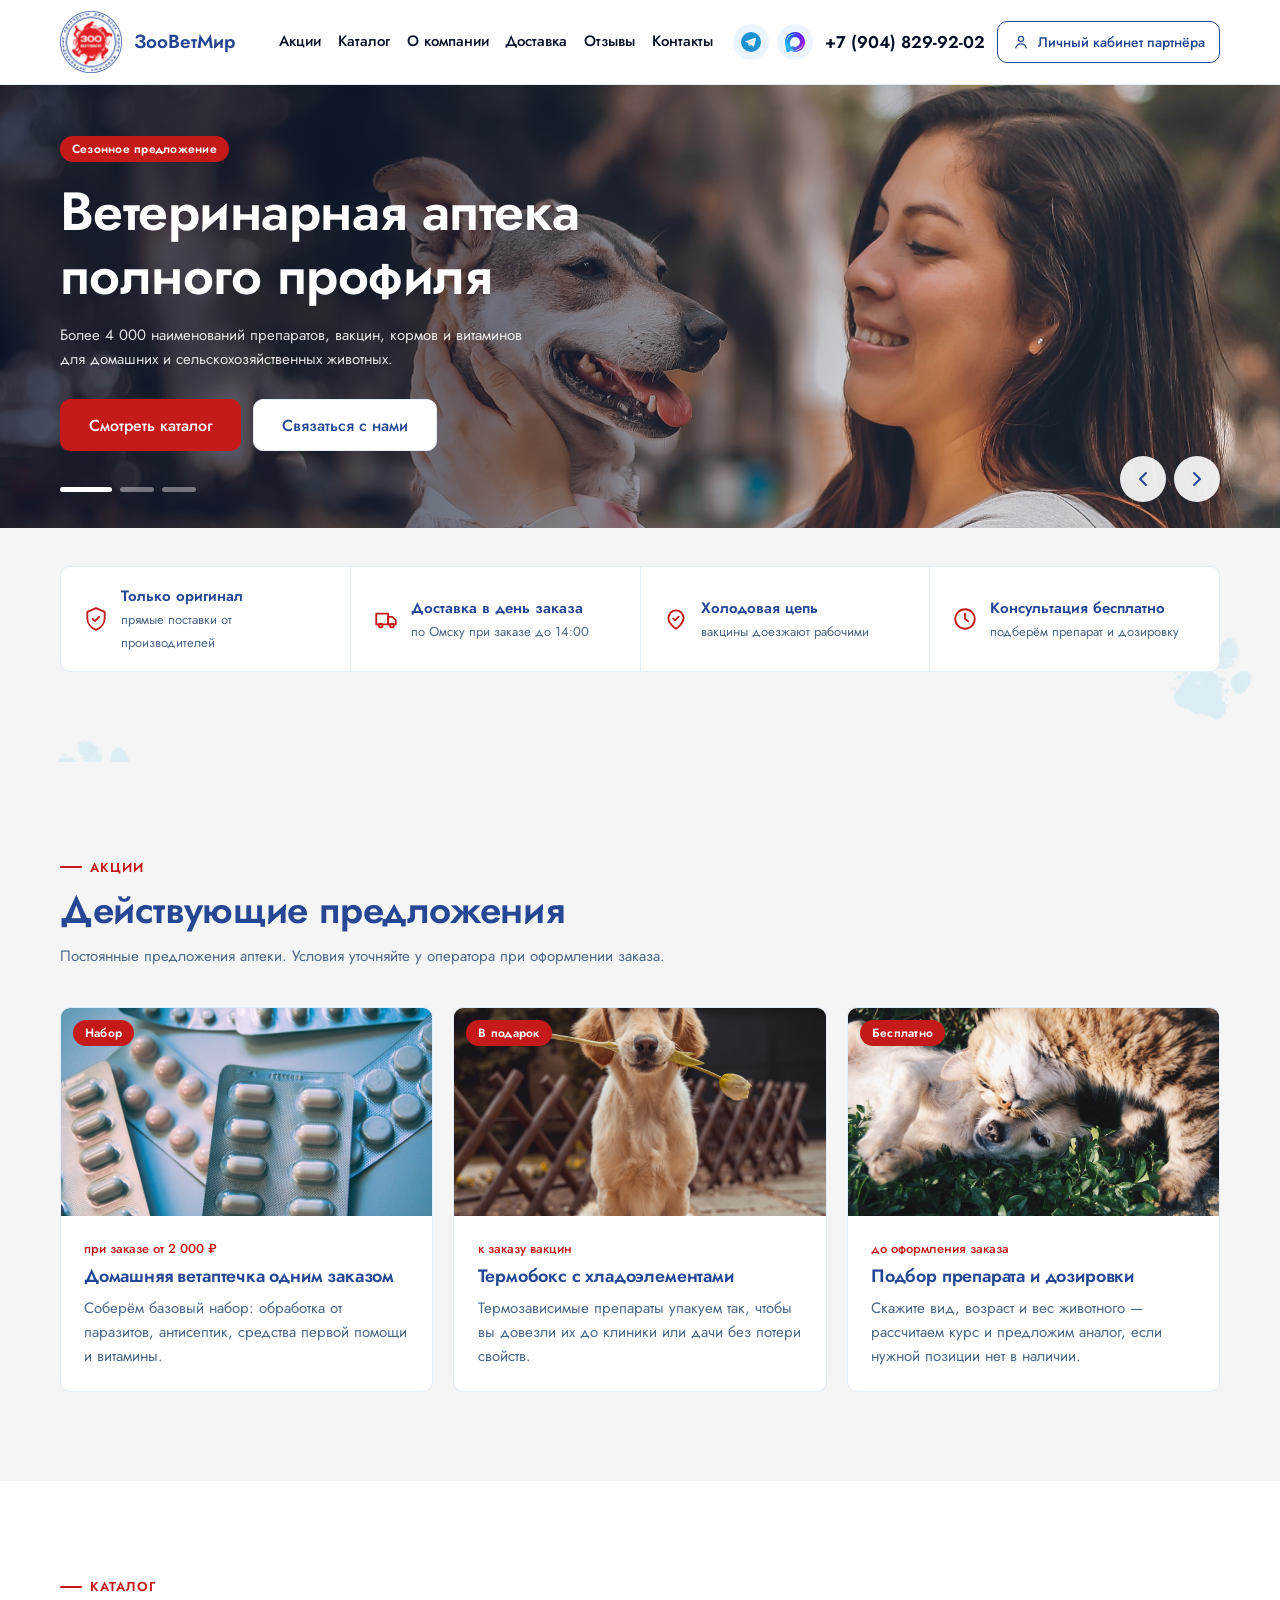
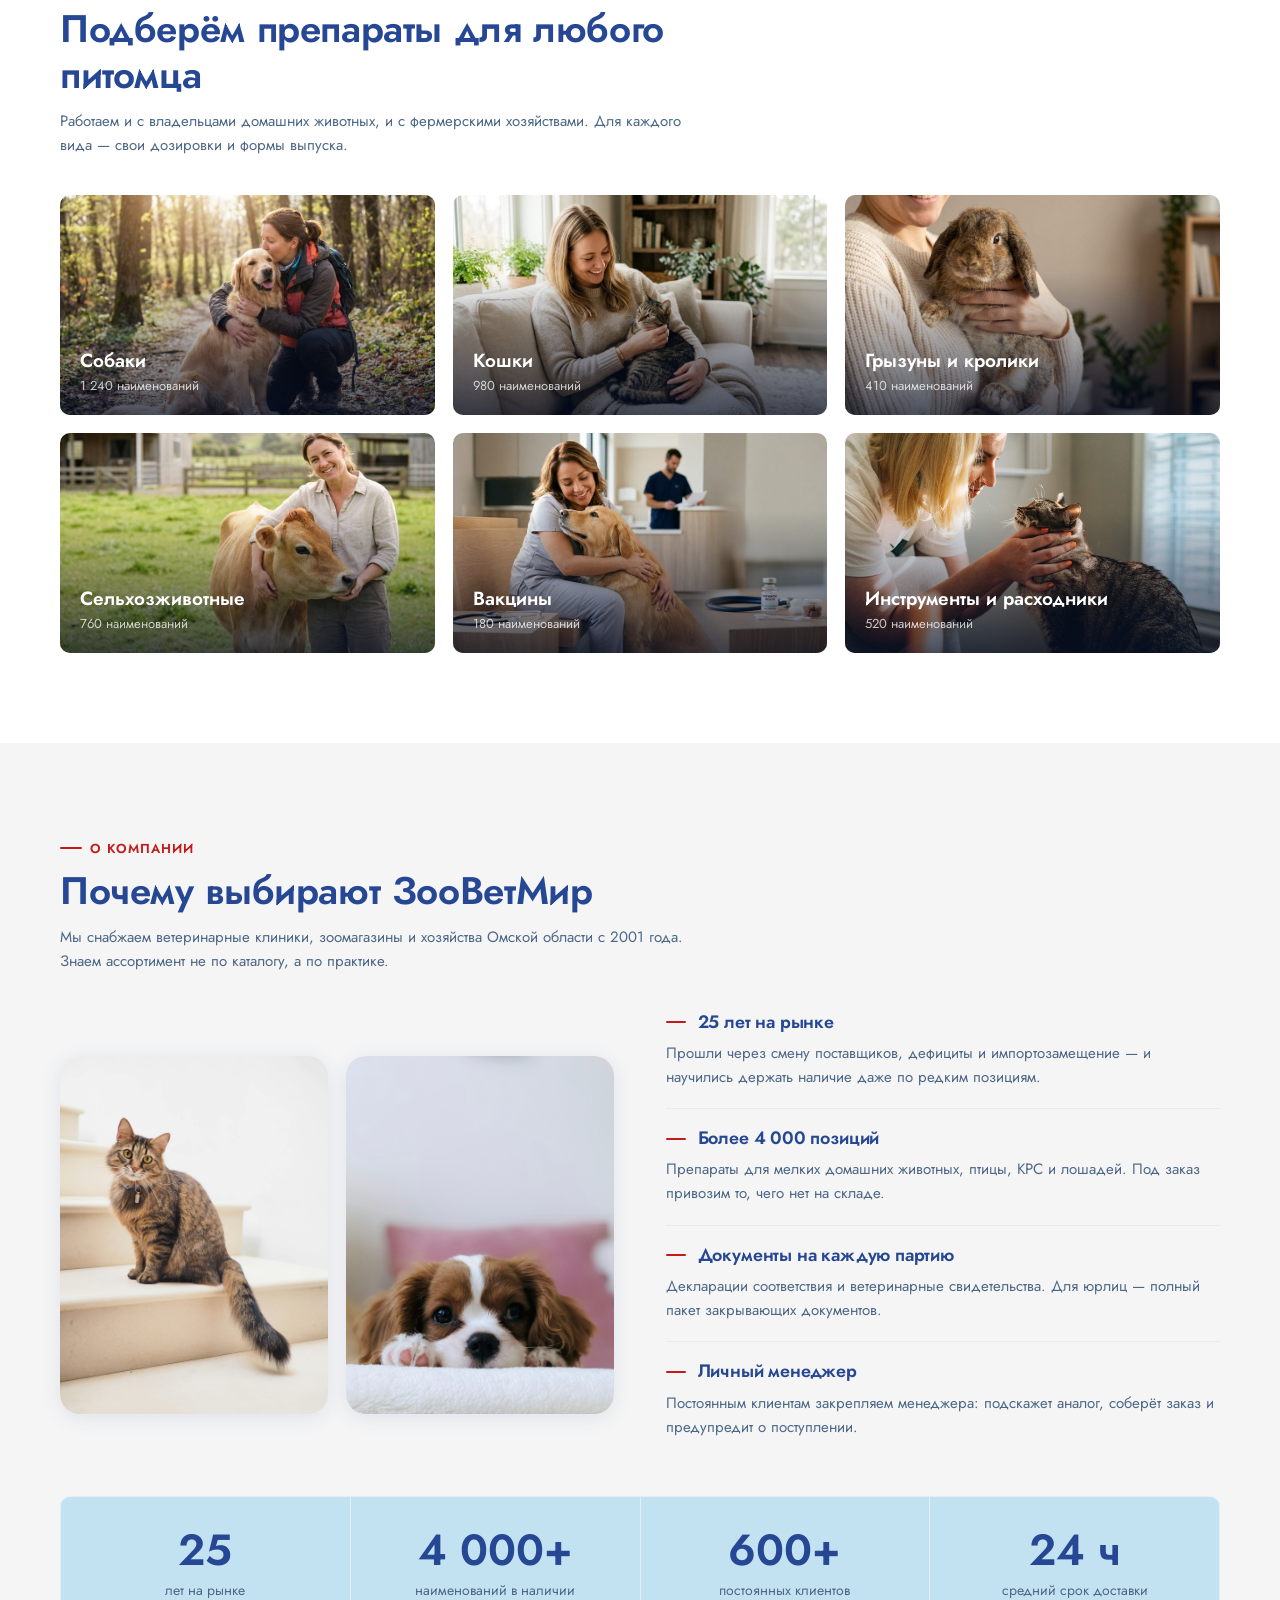
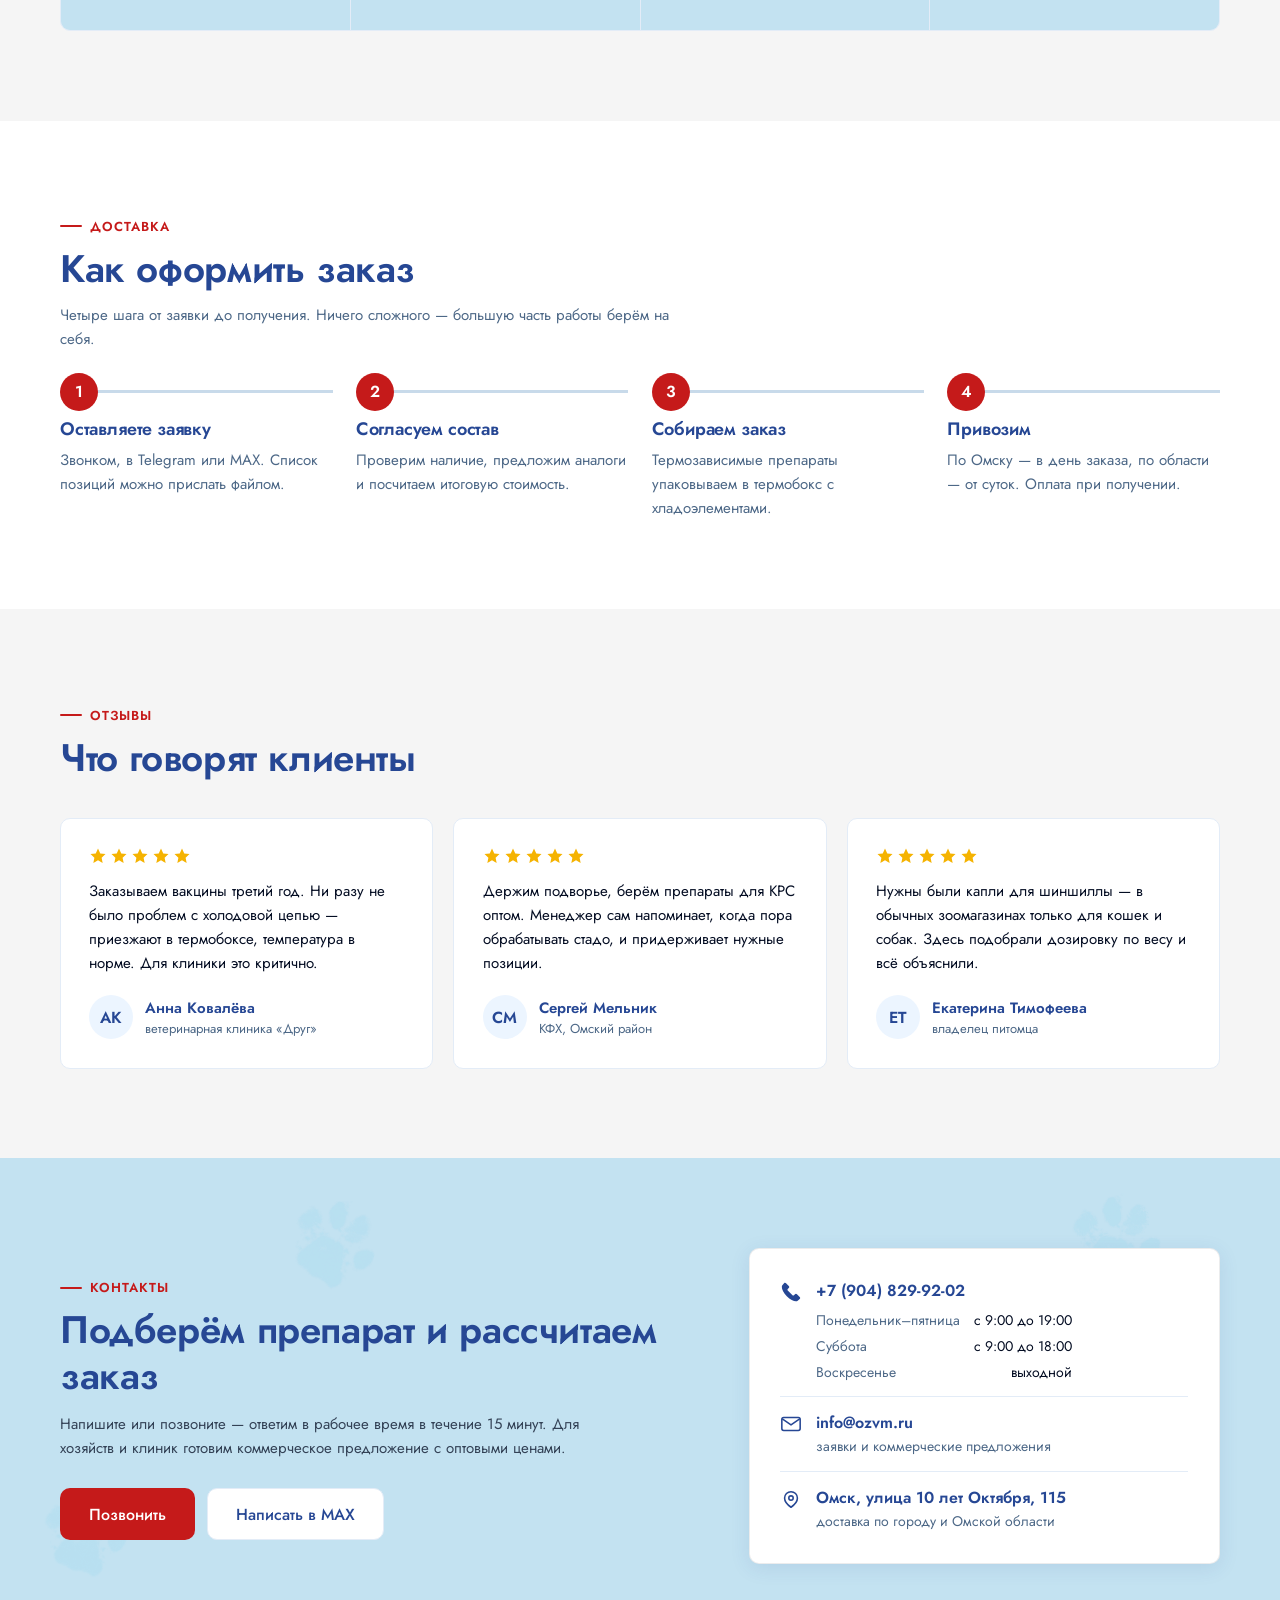
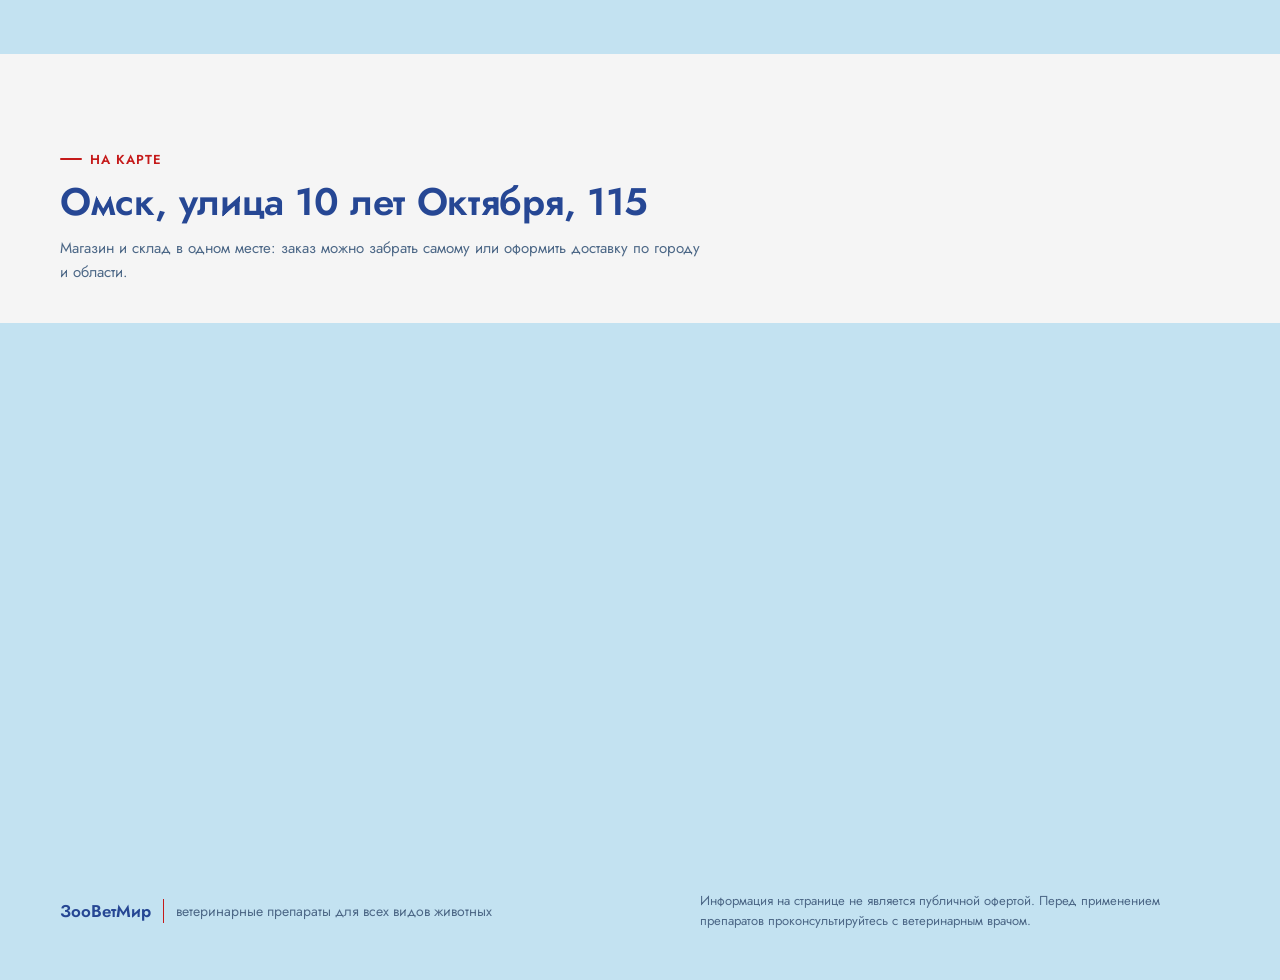
==== landing/index.html @ 2cbc804b "Хиро: вернул прежнее фото вместо вырезки с девушкой Co-Authored-By: Claude Opus 5 <noreply@anthropic" ====
<!doctype html>
<html lang="ru">
<head>
  <meta charset="utf-8" />
  <meta name="viewport" content="width=device-width, initial-scale=1" />
  <title>ЗооВетМир — ветеринарные препараты для всех видов животных в Омске</title>
  <meta name="description" content="Ветеринарная аптека в Омске: препараты, вакцины, корма и витамины для домашних и сельскохозяйственных животных. Доставка по городу и области." />
  <link rel="icon" href="/landing/img/miniLogo.svg" />
  <link rel="preconnect" href="https://fonts.googleapis.com" />
  <link rel="preconnect" href="https://fonts.gstatic.com" crossorigin />
  <link href="https://fonts.googleapis.com/css2?family=Jost:wght@400;500;600&display=swap" rel="stylesheet" />
  <link rel="stylesheet" href="/landing/css/tokens.css" />
  <link rel="stylesheet" href="/landing/css/base.css" />
  <link rel="stylesheet" href="/landing/css/landing.css" />
</head>
<body>

  <!-- ========== 1. Шапка ========== -->
  <header class="header">
    <div class="container header__inner">
      <a class="header__logo" href="#top">
        <img src="/landing/img/miniLogo.svg" alt="ЗооВетМир" width="62" height="62" />
        <span class="header__logo-text">
          <span class="header__logo-name">ЗооВетМир</span>
          <span class="header__logo-tag">ветеринарные препараты для всех видов животных</span>
        </span>
      </a>

      <nav class="header__nav" data-nav>
        <a href="#promotions">Акции</a>
        <a href="#categories">Каталог</a>
        <a href="#advantages">О компании</a>
        <a href="#steps">Доставка</a>
        <a href="#reviews">Отзывы</a>
        <a href="#contacts">Контакты</a>
      </nav>

      <div class="header__actions">
        <div class="header__socials">
          <a class="header__social" href="https://t.me/zoovetmir" target="_blank" rel="noopener" aria-label="Telegram">
            <svg viewBox="0 0 240 240" xmlns="http://www.w3.org/2000/svg" aria-hidden="true">
              <circle cx="120" cy="120" r="120" fill="#1D93D2" />
              <path d="M81.229,128.772l14.237,39.406s1.78,3.687,3.686,3.687,30.255-29.492,30.255-29.492l31.525-60.89L81.737,118.6Z" fill="#C8DAEA" />
              <path d="M100.106,138.878l-2.733,29.046s-1.144,8.9,7.754,0,17.415-15.763,17.415-15.763" fill="#A9C6D8" />
              <path d="M81.486,130.178,52.2,120.636s-3.5-1.42-2.373-4.64c.232-.664.7-1.229,2.1-2.2,6.489-4.523,120.106-45.36,120.106-45.36s3.208-1.081,5.1-.362a2.766,2.766,0,0,1,1.885,2.055,9.357,9.357,0,0,1,.254,2.585c-.009.752-.1,1.449-.169,2.542-.692,11.165-21.4,94.493-21.4,94.493s-1.239,4.876-5.678,5.043A8.13,8.13,0,0,1,146.1,172.5c-8.711-7.493-38.819-27.727-45.472-32.177a1.27,1.27,0,0,1-.546-.9c-.093-.469.417-1.05.417-1.05s52.426-46.6,53.821-51.492c.108-.379-.3-.566-.848-.4-3.482,1.281-63.844,39.4-70.506,43.607A3.21,3.21,0,0,1,81.486,130.178Z" fill="#FFF" />
            </svg>
          </a>
          <a class="header__social" href="https://max.ru/join/iCLqieIfmNNSp-RzGTlwsww1gAphmKCFU4K6v3BGqnI" target="_blank" rel="noopener" aria-label="MAX">
            <img src="/landing/img/max.svg" alt="" width="20" height="20" />
          </a>
        </div>

        <a class="header__phone" href="tel:+79048299202">
          <b>+7 (904) 829-92-02</b>
        </a>

        <!-- Кабинет партнёра: пока заглушка, авторизация не подключена.
             Когда появится вход — меняется на <a href>, стили те же. -->
        <button class="header__lk" type="button" title="Раздел в разработке"
                aria-label="Личный кабинет партнёра">
          <svg width="18" height="18" viewBox="0 0 24 24" fill="none" aria-hidden="true">
            <circle cx="12" cy="8" r="3.4" stroke="currentColor" stroke-width="1.7"/>
            <path d="M5 20c.9-3.6 3.7-5.6 7-5.6s6.1 2 7 5.6" stroke="currentColor" stroke-width="1.7" stroke-linecap="round"/>
          </svg>
          <span>Личный кабинет партнёра</span>
        </button>

        <button class="header__burger" type="button" data-burger aria-label="Меню" aria-expanded="false">
          <span></span>
        </button>
      </div>
    </div>
  </header>

  <main id="top">

    <!-- ========== 2. Слайдер баннеров ========== -->
    <!-- Слайдер во всю ширину экрана: широкоформатные баннеры.
         Текст выровнен по общему контейнеру, чтобы совпадать с секциями ниже. -->
    <section class="hero">
      <div class="slider" data-slider tabindex="0" role="region" aria-label="Баннеры">
        <div class="slider__viewport">
          <div class="slider__track" data-track>

            <article class="slide">
              <img class="slide__img" src="/landing/img/slide-main.jpg" alt="" />
              <div class="container slide__content">
                <div class="slide__box">
                  <span class="badge badge-accent slide__badge">Сезонное предложение</span>
                  <h1 class="slide__title">Ветеринарная аптека полного профиля</h1>
                  <p class="slide__text">
                    Более 4 000 наименований препаратов, вакцин, кормов и витаминов
                    для домашних и сельскохозяйственных животных.
                  </p>
                  <div class="slide__actions">
                    <a class="btn btn-accent" href="#categories">Смотреть каталог</a>
                    <a class="btn btn-light" href="#contacts">Связаться с нами</a>
                  </div>
                </div>
              </div>
            </article>

            <article class="slide">
              <img class="slide__img" src="/landing/img/slide-care.jpg" alt="" />
              <div class="container slide__content">
                <div class="slide__box">
                  <span class="badge badge-accent slide__badge">С 2001 года</span>
                  <h2 class="slide__title">Более 25 лет заботимся о ваших питомцах</h2>
                  <p class="slide__text">
                    От первой прививки щенку до плановой обработки стада. За это время
                    мы точно узнали, какие препараты работают, — и держим их в наличии.
                  </p>
                  <div class="slide__actions">
                    <a class="btn btn-accent" href="#advantages">О компании</a>
                  </div>
                </div>
              </div>
            </article>

            <article class="slide">
              <img class="slide__img" src="/landing/img/slide-delivery.jpg" alt="" />
              <div class="container slide__content">
                <div class="slide__box">
                  <span class="badge badge-accent slide__badge">Бесплатно от 3 000 ₽</span>
                  <h2 class="slide__title">Доставим по Омску в день заказа</h2>
                  <p class="slide__text">
                    Заказы до 14:00 привозим сегодня. Соблюдаем холодовую цепь
                    для вакцин и термозависимых препаратов.
                  </p>
                  <div class="slide__actions">
                    <a class="btn btn-accent" href="#steps">Как это работает</a>
                  </div>
                </div>
              </div>
            </article>

          </div>
        </div>

        <button class="slider__arrow slider__arrow--prev" type="button" data-prev aria-label="Предыдущий баннер">
          <svg width="24" height="24" viewBox="0 0 24 24" fill="none" aria-hidden="true">
            <path d="M15 6L9 12L15 18" stroke="currentColor" stroke-width="2" stroke-linecap="round" stroke-linejoin="round" />
          </svg>
        </button>
        <button class="slider__arrow slider__arrow--next" type="button" data-next aria-label="Следующий баннер">
          <svg width="24" height="24" viewBox="0 0 24 24" fill="none" aria-hidden="true">
            <path d="M9 6L15 12L9 18" stroke="currentColor" stroke-width="2" stroke-linecap="round" stroke-linejoin="round" />
          </svg>
        </button>

        <div class="slider__dots" data-dots></div>
      </div>

      <div class="container">
        <div class="hero__strip">
          <div class="hero__strip-item">
            <svg width="26" height="26" viewBox="0 0 24 24" fill="none" aria-hidden="true">
              <path d="M12 2L4 5.5V11c0 5 3.4 9.3 8 11 4.6-1.7 8-6 8-11V5.5L12 2z" stroke="currentColor" stroke-width="1.7" stroke-linejoin="round"/>
              <path d="M9 12l2 2 4-4" stroke="currentColor" stroke-width="1.7" stroke-linecap="round" stroke-linejoin="round"/>
            </svg>
            <div>
              <b>Только оригинал</b>
              <span>прямые поставки от производителей</span>
            </div>
          </div>

          <div class="hero__strip-item">
            <svg width="26" height="26" viewBox="0 0 24 24" fill="none" aria-hidden="true">
              <path d="M3 7h11v10H3z" stroke="currentColor" stroke-width="1.7" stroke-linejoin="round"/>
              <path d="M14 10h4l3 3v4h-7z" stroke="currentColor" stroke-width="1.7" stroke-linejoin="round"/>
              <circle cx="7" cy="18" r="1.8" stroke="currentColor" stroke-width="1.7"/>
              <circle cx="17.5" cy="18" r="1.8" stroke="currentColor" stroke-width="1.7"/>
            </svg>
            <div>
              <b>Доставка в день заказа</b>
              <span>по Омску при заказе до 14:00</span>
            </div>
          </div>

          <div class="hero__strip-item">
            <svg width="26" height="26" viewBox="0 0 24 24" fill="none" aria-hidden="true">
              <path d="M12 21s-7-4.6-7-10a7 7 0 1114 0c0 5.4-7 10-7 10z" stroke="currentColor" stroke-width="1.7" stroke-linejoin="round"/>
              <path d="M9.5 11.5l1.7 1.7 3.3-3.4" stroke="currentColor" stroke-width="1.7" stroke-linecap="round" stroke-linejoin="round"/>
            </svg>
            <div>
              <b>Холодовая цепь</b>
              <span>вакцины доезжают рабочими</span>
            </div>
          </div>

          <div class="hero__strip-item">
            <svg width="26" height="26" viewBox="0 0 24 24" fill="none" aria-hidden="true">
              <circle cx="12" cy="12" r="9" stroke="currentColor" stroke-width="1.7"/>
              <path d="M12 7v5l3 2" stroke="currentColor" stroke-width="1.7" stroke-linecap="round" stroke-linejoin="round"/>
            </svg>
            <div>
              <b>Консультация бесплатно</b>
              <span>подберём препарат и дозировку</span>
            </div>
          </div>
        </div>
      </div>
    </section>

    <!-- ========== 3. Акции ========== -->
    <!-- Предложения самой аптеки. Со страницей акций (отдельный сервис)
         блок не связан: ни данных, ни ссылок туда. -->
    <section class="section" id="promotions" data-reveal>
      <div class="container">
        <div class="section__head">
          <div class="section__titles">
            <span class="section__kicker">Акции</span>
            <h2>Действующие предложения</h2>
            <p class="section__lead">
              Постоянные предложения аптеки. Условия уточняйте у оператора
              при оформлении заказа.
            </p>
          </div>
        </div>

        <div class="promos">

          <article class="promo">
            <div class="promo__media">
              <img src="/landing/img/prod-vitamins.jpg" alt="Домашняя ветаптечка" loading="lazy" />
              <span class="badge badge-accent promo__badge">Набор</span>
            </div>
            <div class="promo__body">
              <span class="promo__date">при заказе от 2 000 ₽</span>
              <h3>Домашняя ветаптечка одним заказом</h3>
              <p>
                Соберём базовый набор: обработка от паразитов, антисептик,
                средства первой помощи и витамины.
              </p>
            </div>
          </article>

          <article class="promo">
            <div class="promo__media">
              <img src="/landing/img/delivery-dog.jpg" alt="Термобокс для вакцин" loading="lazy" />
              <span class="badge badge-accent promo__badge">В подарок</span>
            </div>
            <div class="promo__body">
              <span class="promo__date">к заказу вакцин</span>
              <h3>Термобокс с хладоэлементами</h3>
              <p>
                Термозависимые препараты упакуем так, чтобы вы довезли их
                до клиники или дачи без потери свойств.
              </p>
            </div>
          </article>

          <article class="promo">
            <div class="promo__media">
              <img src="/landing/img/puppy-kitten.jpg" alt="Подбор препарата" loading="lazy" />
              <span class="badge badge-accent promo__badge">Бесплатно</span>
            </div>
            <div class="promo__body">
              <span class="promo__date">до оформления заказа</span>
              <h3>Подбор препарата и дозировки</h3>
              <p>
                Скажите вид, возраст и вес животного — рассчитаем курс
                и предложим аналог, если нужной позиции нет в наличии.
              </p>
            </div>
          </article>

        </div>
      </div>
    </section>

    <!-- ========== 4. Категории ========== -->
    <section class="section section--tinted" id="categories" data-reveal>
      <div class="container">
        <div class="section__head">
          <div class="section__titles">
            <span class="section__kicker">Каталог</span>
            <h2>Подберём препараты для любого питомца</h2>
            <p class="section__lead">
              Работаем и с владельцами домашних животных, и с фермерскими хозяйствами.
              Для каждого вида — свои дозировки и формы выпуска.
            </p>
          </div>
        </div>

        <div class="categories">
          <article class="category">
            <img src="/landing/img/cat-dogs.jpg" alt="Товары для собак" loading="lazy" />
            <div>
              <span class="category__name">Собаки</span>
              <span class="category__count">1 240 наименований</span>
            </div>
          </article>

          <article class="category">
            <img src="/landing/img/cat-cats.jpg" alt="Товары для кошек" loading="lazy" />
            <div>
              <span class="category__name">Кошки</span>
              <span class="category__count">980 наименований</span>
            </div>
          </article>

          <article class="category">
            <img src="/landing/img/cat-rabbits.jpg" alt="Товары для грызунов и кроликов" loading="lazy" />
            <div>
              <span class="category__name">Грызуны и кролики</span>
              <span class="category__count">410 наименований</span>
            </div>
          </article>

          <article class="category">
            <img src="/landing/img/cat-farm.jpg" alt="Товары для сельскохозяйственных животных" loading="lazy" />
            <div>
              <span class="category__name">Сельхозживотные</span>
              <span class="category__count">760 наименований</span>
            </div>
          </article>

          <article class="category">
            <img src="/landing/img/cat-vaccines.jpg" alt="Вакцины" loading="lazy" />
            <div>
              <span class="category__name">Вакцины</span>
              <span class="category__count">180 наименований</span>
            </div>
          </article>

          <article class="category">
            <img src="/landing/img/vet-checkup.jpg" alt="Ветеринарные инструменты" loading="lazy" />
            <div>
              <span class="category__name">Инструменты и расходники</span>
              <span class="category__count">520 наименований</span>
            </div>
          </article>
        </div>
      </div>
    </section>

    <!-- ========== 5. Почему мы ========== -->
    <section class="section" id="advantages" data-reveal>
      <div class="container">
        <div class="section__head">
          <div class="section__titles">
            <span class="section__kicker">О компании</span>
            <h2>Почему выбирают ЗооВетМир</h2>
            <p class="section__lead">
              Мы снабжаем ветеринарные клиники, зоомагазины и хозяйства Омской области
              с 2001 года. Знаем ассортимент не по каталогу, а по практике.
            </p>
          </div>
        </div>

        <div class="about">
          <div class="about__photos">
            <figure class="about__photo">
              <img src="/landing/img/about-cat.jpg" alt="Домашний кот" loading="lazy" />
            </figure>
            <figure class="about__photo">
              <img src="/landing/img/about-dog.jpg" alt="Щенок кавалер-кинг-чарльз-спаниеля" loading="lazy" />
            </figure>
          </div>

          <ul class="about__facts">
            <li>
              <h3>25 лет на рынке</h3>
              <p>
                Прошли через смену поставщиков, дефициты и импортозамещение —
                и научились держать наличие даже по редким позициям.
              </p>
            </li>
            <li>
              <h3>Более 4 000 позиций</h3>
              <p>
                Препараты для мелких домашних животных, птицы, КРС и лошадей.
                Под заказ привозим то, чего нет на складе.
              </p>
            </li>
            <li>
              <h3>Документы на каждую партию</h3>
              <p>
                Декларации соответствия и ветеринарные свидетельства.
                Для юрлиц — полный пакет закрывающих документов.
              </p>
            </li>
            <li>
              <h3>Личный менеджер</h3>
              <p>
                Постоянным клиентам закрепляем менеджера: подскажет аналог,
                соберёт заказ и предупредит о поступлении.
              </p>
            </li>
          </ul>
        </div>

        <div class="stats">
          <div class="stat">
            <div class="stat__value">25</div>
            <div class="stat__label">лет на рынке</div>
          </div>
          <div class="stat">
            <div class="stat__value">4 000+</div>
            <div class="stat__label">наименований в наличии</div>
          </div>
          <div class="stat">
            <div class="stat__value">600+</div>
            <div class="stat__label">постоянных клиентов</div>
          </div>
          <div class="stat">
            <div class="stat__value">24 ч</div>
            <div class="stat__label">средний срок доставки</div>
          </div>
        </div>
      </div>
    </section>

    <!-- ========== 6. Как заказать ========== -->
    <section class="section section--tinted" id="steps" data-reveal>
      <div class="container">
        <div class="section__head">
          <div class="section__titles">
            <span class="section__kicker">Доставка</span>
            <h2>Как оформить заказ</h2>
            <p class="section__lead">
              Четыре шага от заявки до получения. Ничего сложного —
              большую часть работы берём на себя.
            </p>
          </div>
        </div>

        <div class="steps">
          <article class="step">
            <h3>Оставляете заявку</h3>
            <p>Звонком, в Telegram или MAX. Список позиций можно прислать файлом.</p>
          </article>

          <article class="step">
            <h3>Согласуем состав</h3>
            <p>Проверим наличие, предложим аналоги и посчитаем итоговую стоимость.</p>
          </article>

          <article class="step">
            <h3>Собираем заказ</h3>
            <p>Термозависимые препараты упаковываем в термобокс с хладоэлементами.</p>
          </article>

          <article class="step">
            <h3>Привозим</h3>
            <p>По Омску — в день заказа, по области — от суток. Оплата при получении.</p>
          </article>
        </div>
      </div>
    </section>

    <!-- ========== 7. Отзывы ========== -->
    <section class="section" id="reviews" data-reveal>
      <div class="container">
        <div class="section__head">
          <div class="section__titles">
            <span class="section__kicker">Отзывы</span>
            <h2>Что говорят клиенты</h2>
          </div>
        </div>

        <div class="reviews">
          <article class="review">
            <div class="review__stars" aria-label="Оценка 5 из 5">
              <svg width="18" height="18" viewBox="0 0 24 24" fill="currentColor" aria-hidden="true"><path d="M12 2l3 6.6 7 .8-5.2 4.8 1.4 7L12 17.8 5.8 21.2l1.4-7L2 9.4l7-.8L12 2z"/></svg>
              <svg width="18" height="18" viewBox="0 0 24 24" fill="currentColor" aria-hidden="true"><path d="M12 2l3 6.6 7 .8-5.2 4.8 1.4 7L12 17.8 5.8 21.2l1.4-7L2 9.4l7-.8L12 2z"/></svg>
              <svg width="18" height="18" viewBox="0 0 24 24" fill="currentColor" aria-hidden="true"><path d="M12 2l3 6.6 7 .8-5.2 4.8 1.4 7L12 17.8 5.8 21.2l1.4-7L2 9.4l7-.8L12 2z"/></svg>
              <svg width="18" height="18" viewBox="0 0 24 24" fill="currentColor" aria-hidden="true"><path d="M12 2l3 6.6 7 .8-5.2 4.8 1.4 7L12 17.8 5.8 21.2l1.4-7L2 9.4l7-.8L12 2z"/></svg>
              <svg width="18" height="18" viewBox="0 0 24 24" fill="currentColor" aria-hidden="true"><path d="M12 2l3 6.6 7 .8-5.2 4.8 1.4 7L12 17.8 5.8 21.2l1.4-7L2 9.4l7-.8L12 2z"/></svg>
            </div>
            <p class="review__text">
              Заказываем вакцины третий год. Ни разу не было проблем с холодовой цепью —
              приезжают в термобоксе, температура в норме. Для клиники это критично.
            </p>
            <div class="review__author">
              <div class="review__avatar" aria-hidden="true">АК</div>
              <div>
                <div class="review__name">Анна Ковалёва</div>
                <div class="review__role">ветеринарная клиника «Друг»</div>
              </div>
            </div>
          </article>

          <article class="review">
            <div class="review__stars" aria-label="Оценка 5 из 5">
              <svg width="18" height="18" viewBox="0 0 24 24" fill="currentColor" aria-hidden="true"><path d="M12 2l3 6.6 7 .8-5.2 4.8 1.4 7L12 17.8 5.8 21.2l1.4-7L2 9.4l7-.8L12 2z"/></svg>
              <svg width="18" height="18" viewBox="0 0 24 24" fill="currentColor" aria-hidden="true"><path d="M12 2l3 6.6 7 .8-5.2 4.8 1.4 7L12 17.8 5.8 21.2l1.4-7L2 9.4l7-.8L12 2z"/></svg>
              <svg width="18" height="18" viewBox="0 0 24 24" fill="currentColor" aria-hidden="true"><path d="M12 2l3 6.6 7 .8-5.2 4.8 1.4 7L12 17.8 5.8 21.2l1.4-7L2 9.4l7-.8L12 2z"/></svg>
              <svg width="18" height="18" viewBox="0 0 24 24" fill="currentColor" aria-hidden="true"><path d="M12 2l3 6.6 7 .8-5.2 4.8 1.4 7L12 17.8 5.8 21.2l1.4-7L2 9.4l7-.8L12 2z"/></svg>
              <svg width="18" height="18" viewBox="0 0 24 24" fill="currentColor" aria-hidden="true"><path d="M12 2l3 6.6 7 .8-5.2 4.8 1.4 7L12 17.8 5.8 21.2l1.4-7L2 9.4l7-.8L12 2z"/></svg>
            </div>
            <p class="review__text">
              Держим подворье, берём препараты для КРС оптом. Менеджер сам напоминает,
              когда пора обрабатывать стадо, и придерживает нужные позиции.
            </p>
            <div class="review__author">
              <div class="review__avatar" aria-hidden="true">СМ</div>
              <div>
                <div class="review__name">Сергей Мельник</div>
                <div class="review__role">КФХ, Омский район</div>
              </div>
            </div>
          </article>

          <article class="review">
            <div class="review__stars" aria-label="Оценка 5 из 5">
              <svg width="18" height="18" viewBox="0 0 24 24" fill="currentColor" aria-hidden="true"><path d="M12 2l3 6.6 7 .8-5.2 4.8 1.4 7L12 17.8 5.8 21.2l1.4-7L2 9.4l7-.8L12 2z"/></svg>
              <svg width="18" height="18" viewBox="0 0 24 24" fill="currentColor" aria-hidden="true"><path d="M12 2l3 6.6 7 .8-5.2 4.8 1.4 7L12 17.8 5.8 21.2l1.4-7L2 9.4l7-.8L12 2z"/></svg>
              <svg width="18" height="18" viewBox="0 0 24 24" fill="currentColor" aria-hidden="true"><path d="M12 2l3 6.6 7 .8-5.2 4.8 1.4 7L12 17.8 5.8 21.2l1.4-7L2 9.4l7-.8L12 2z"/></svg>
              <svg width="18" height="18" viewBox="0 0 24 24" fill="currentColor" aria-hidden="true"><path d="M12 2l3 6.6 7 .8-5.2 4.8 1.4 7L12 17.8 5.8 21.2l1.4-7L2 9.4l7-.8L12 2z"/></svg>
              <svg width="18" height="18" viewBox="0 0 24 24" fill="currentColor" aria-hidden="true"><path d="M12 2l3 6.6 7 .8-5.2 4.8 1.4 7L12 17.8 5.8 21.2l1.4-7L2 9.4l7-.8L12 2z"/></svg>
            </div>
            <p class="review__text">
              Нужны были капли для шиншиллы — в обычных зоомагазинах только для кошек и собак.
              Здесь подобрали дозировку по весу и всё объяснили.
            </p>
            <div class="review__author">
              <div class="review__avatar" aria-hidden="true">ЕТ</div>
              <div>
                <div class="review__name">Екатерина Тимофеева</div>
                <div class="review__role">владелец питомца</div>
              </div>
            </div>
          </article>
        </div>
      </div>
    </section>

    <!-- ========== 8. Контакты ========== -->
    <section class="section cta" id="contacts" data-reveal>
      <div class="container cta__inner">
        <div>
          <span class="section__kicker">Контакты</span>
          <h2>Подберём препарат и рассчитаем заказ</h2>
          <p>
            Напишите или позвоните — ответим в рабочее время в течение 15 минут.
            Для хозяйств и клиник готовим коммерческое предложение с оптовыми ценами.
          </p>
          <div class="cta__actions">
            <a class="btn btn-accent" href="tel:+79048299202">Позвонить</a>
            <a class="btn btn-light" href="https://max.ru/join/iCLqieIfmNNSp-RzGTlwsww1gAphmKCFU4K6v3BGqnI" target="_blank" rel="noopener">Написать в MAX</a>
          </div>
        </div>

        <div class="cta__card">
          <div class="cta__row">
            <svg width="22" height="22" viewBox="0 0 24 24" fill="none" aria-hidden="true">
              <path d="M5.5 2C5 2 4.75 2.18 4.43 2.54L2.54 4.7C2.15 5.15 2 5.86 2 6.6c0 2.45 1.85 6.44 5.4 10 3.56 3.55 7.55 5.4 10 5.4.74 0 1.44-.15 1.9-.54l2.16-1.9c.36-.31.54-.54.55-1.07 0-.39-.22-.76-.54-1.08l-2.97-2.97c-.34-.34-.62-.55-1.08-.55-.48 0-.79.25-1.08.55l-1.08 1.08c-.5.48-.87.51-1.35.27L8.22 10.1c-.24-.48-.2-.85.27-1.35l1.08-1.08c.3-.3.54-.6.54-1.08 0-.46-.21-.75-.54-1.08L6.6 2.54C6.28 2.22 5.9 2 5.5 2z" fill="currentColor"/>
            </svg>
            <div>
              <b>+7 (904) 829-92-02</b>
              <ul class="hours">
                <li>
                  <span class="hours__day">Понедельник–пятница</span>
                  <span class="hours__time">с 9:00 до 19:00</span>
                </li>
                <li>
                  <span class="hours__day">Суббота</span>
                  <span class="hours__time">с 9:00 до 18:00</span>
                </li>
                <li>
                  <span class="hours__day">Воскресенье</span>
                  <span class="hours__time">выходной</span>
                </li>
              </ul>
            </div>
          </div>

          <div class="cta__row">
            <svg width="22" height="22" viewBox="0 0 24 24" fill="none" aria-hidden="true">
              <rect x="2" y="5" width="20" height="14" rx="2" stroke="currentColor" stroke-width="1.7"/>
              <path d="M2.5 6.5L12 13l9.5-6.5" stroke="currentColor" stroke-width="1.7" stroke-linejoin="round"/>
            </svg>
            <div>
              <b>info@ozvm.ru</b>
              <span>заявки и коммерческие предложения</span>
            </div>
          </div>

          <div class="cta__row">
            <svg width="22" height="22" viewBox="0 0 24 24" fill="none" aria-hidden="true">
              <path d="M12 21s-7-4.6-7-10a7 7 0 1114 0c0 5.4-7 10-7 10z" stroke="currentColor" stroke-width="1.7" stroke-linejoin="round"/>
              <circle cx="12" cy="11" r="2.4" stroke="currentColor" stroke-width="1.7"/>
            </svg>
            <div>
              <b>Омск, улица 10 лет Октября, 115</b>
              <span>доставка по городу и Омской области</span>
            </div>
          </div>
        </div>
      </div>
    </section>

    <!-- ========== 9. Карта ========== -->
    <section class="section map" id="map" data-reveal>
      <div class="container">
        <div class="section__head">
          <div class="section__titles">
            <span class="section__kicker">На карте</span>
            <h2>Омск, улица 10 лет Октября, 115</h2>
            <p class="section__lead">
              Магазин и склад в одном месте: заказ можно забрать самому
              или оформить доставку по городу и области.
            </p>
          </div>
        </div>
      </div>

      <div class="map__frame">
        <iframe
          src="https://yandex.ru/map-widget/v1/?text=%D0%9E%D0%BC%D1%81%D0%BA%2C%20%D1%83%D0%BB%D0%B8%D1%86%D0%B0%2010%20%D0%BB%D0%B5%D1%82%20%D0%9E%D0%BA%D1%82%D1%8F%D0%B1%D1%80%D1%8F%2C%20115&amp;z=17"
          title="Карта: Омск, улица 10 лет Октября, 115"
          loading="lazy"
          allowfullscreen></iframe>
      </div>
    </section>

  </main>

  <footer class="footer">
    <div class="container footer__inner">
      <div class="footer__brand">
        <b>ЗооВетМир</b>
        <span>ветеринарные препараты для всех видов животных</span>
      </div>
      <p class="footer__note">
        Информация на странице не является публичной офертой.
        Перед применением препаратов проконсультируйтесь с ветеринарным врачом.
      </p>
    </div>
  </footer>

  <!-- Контент из админки (/admin.html, раздел «Розница»).
       Пока в админке ничего не сохраняли — скрипт ничего не делает
       и страница остаётся той статикой, что выше. -->
  <script src="/js/landing-store.js"></script>
  <script src="/landing/js/landing-content.js"></script>
  <script src="/landing/js/landing.js"></script>
</body>
</html>
---- landing/css/tokens.css ----
/*
  Дизайн-система ЗооВетМир — перенесена из основного проекта (ozvm.ru).
  Цвета и шрифт взяты как есть; добавлены только производные оттенки
  и шкала отступов, чтобы вёрстка landing-страницы была согласованной.
*/

:root {
  --font-main: 'Jost', sans-serif;

  /* Три цвета основного проекта и больше ничего:
     тёмно-синий — весь текст и акценты, голубой — плашки
     (шапка каталога на ozvm.ru), красный — действия. */
  --color-primary: #264794;
  --color-primary-soft: rgba(38, 71, 148, 0.65);
  --color-primary-faint: rgba(38, 71, 148, 0.45);
  --color-primary-bg: #ECF5FF;

  --color-accent: #C51A1A;
  --color-accent-dark: #A81616;
  --color-accent-soft: rgba(197, 26, 26, 0.4);

  --color-blue-1: #264794;
  --color-blue-2: #A9C6D8;
  --color-blue-3: #C8DAEA;
  --color-banner: #C3E2F1;

  --color-white: #FFFFFF;
  --color-page-bg: #F5F5F5;
  --color-ink: #040D23;
  --color-muted: #4D6887;
  --color-line: #E3ECF7;

  --radius-sm: 6px;
  --radius-md: 10px;
  --radius-lg: 20px;

  --shadow-card: 0 4px 20px rgba(38, 71, 148, 0.10);
  --shadow-card-hover: 0 14px 36px rgba(38, 71, 148, 0.18);

  /* Единая шкала отступов между секциями */
  --section-gap: clamp(48px, 7vw, 92px);
  --gutter: clamp(16px, 5vw, 60px);

  --container: 1320px;
}
---- landing/css/base.css ----
*,
*::before,
*::after {
  box-sizing: border-box;
  margin: 0;
  padding: 0;
}

[hidden] {
  display: none !important;
}

html {
  scroll-behavior: smooth;
}

body {
  font-family: var(--font-main);
  font-weight: 400;
  color: var(--color-ink);
  background: var(--color-page-bg);
  -webkit-font-smoothing: antialiased;
  text-rendering: optimizeLegibility;
  overflow-x: hidden;
}

img,
svg {
  display: block;
  max-width: 100%;
}

a {
  color: inherit;
  text-decoration: none;
}

button {
  font: inherit;
  color: inherit;
}

ul {
  list-style: none;
}

/* Видимый фокус с клавиатуры — в основном проекте его не было,
   это одно из точечных улучшений доступности. */
:focus-visible {
  outline: 2px solid var(--color-accent);
  outline-offset: 3px;
  border-radius: 4px;
}

.container {
  width: 100%;
  max-width: var(--container);
  margin: 0 auto;
  padding-inline: var(--gutter);
}

/* ---------- Типографика ---------- */

h1, h2, h3, h4 {
  font-weight: 600;
  color: var(--color-primary);
  line-height: 1.18;
  letter-spacing: -0.01em;
}

h1 { font-size: clamp(30px, 4.2vw, 54px); }
h2 { font-size: clamp(25px, 3vw, 40px); }
h3 { font-size: clamp(18px, 1.4vw, 22px); }

p {
  font-size: clamp(15px, 1.05vw, 17px);
  line-height: 1.6;
}

.text-muted {
  color: var(--color-muted);
}

/* ---------- Заголовок секции ---------- */

.section {
  padding-block: var(--section-gap);
  position: relative;
}

.section--tinted {
  background: var(--color-white);
}

.section__head {
  display: flex;
  align-items: flex-end;
  justify-content: space-between;
  gap: 20px;
  flex-wrap: wrap;
  margin-bottom: clamp(24px, 3vw, 44px);
}

.section__titles {
  max-width: 720px;
}

.section__kicker {
  display: inline-flex;
  align-items: center;
  gap: 8px;
  font-size: 13px;
  font-weight: 600;
  letter-spacing: 0.08em;
  text-transform: uppercase;
  color: var(--color-accent);
  margin-bottom: 10px;
}

.section__kicker::before {
  content: '';
  width: 22px;
  height: 2px;
  background: var(--color-accent);
  border-radius: 2px;
}

.section__lead {
  margin-top: 12px;
  color: var(--color-muted);
  max-width: 640px;
}

/* ---------- Кнопки ---------- */

.btn {
  display: inline-flex;
  align-items: center;
  justify-content: center;
  gap: 10px;
  min-height: 52px;
  padding: 0 28px;
  border: 1px solid transparent;
  border-radius: var(--radius-md);
  font-size: 16px;
  font-weight: 500;
  cursor: pointer;
  white-space: nowrap;
  transition: background-color 0.2s ease, color 0.2s ease,
              border-color 0.2s ease, transform 0.15s ease;
}

.btn:active {
  transform: translateY(1px);
}

.btn-accent {
  background: var(--color-accent);
  color: var(--color-white);
}

.btn-accent:hover {
  background: var(--color-accent-dark);
}

.btn-outline {
  background: transparent;
  color: var(--color-primary);
  border-color: var(--color-primary);
}

.btn-outline:hover {
  background: var(--color-primary);
  color: var(--color-white);
}

/* Контурная кнопка на тёмной/фотографической подложке */
.btn-light {
  background: var(--color-white);
  color: var(--color-primary);
  border-color: var(--color-line);
}

.btn-light:hover {
  background: var(--color-primary-bg);
}

.btn-sm {
  min-height: 42px;
  padding: 0 18px;
  font-size: 15px;
}

/* ---------- Бейджи ---------- */

.badge {
  display: inline-flex;
  align-items: center;
  height: 26px;
  padding: 0 12px;
  border-radius: 999px;
  font-size: 12px;
  font-weight: 600;
  letter-spacing: 0.02em;
}

.badge-accent {
  background: var(--color-accent);
  color: var(--color-white);
}

.badge-blue {
  background: var(--color-primary-bg);
  color: var(--color-primary);
}

.badge-stock {
  background: var(--color-banner);
  color: var(--color-blue-1);
}
---- landing/css/landing.css ----
/* =========================================================
   Анимация лапок — перенос из основного проекта
   (ozvm.ru/src/components/UI kit/paws1…paws5)

   В оригинале шаг задавался таймером в JS: каждые 2 секунды
   элементу присваивался transform: translateY(-N vh), 10 шагов по кругу,
   а мигание шло отдельной CSS-анимацией на 2.5с. Здесь то же самое
   сделано целиком на CSS: внешний элемент шагает (steps(1) даёт такие же
   мгновенные скачки, как присваивание стиля), внутренняя картинка мигает.
   Периоды 20с и 2.5с не кратны друг другу — как и в оригинале,
   поэтому лапки не выглядят синхронными.
   ========================================================= */

@keyframes pawStep {
  0%   { transform: translateY(0); }
  10%  { transform: translateY(-15vh); }
  20%  { transform: translateY(-30vh); }
  30%  { transform: translateY(-45vh); }
  40%  { transform: translateY(-60vh); }
  50%  { transform: translateY(-75vh); }
  60%  { transform: translateY(-90vh); }
  70%  { transform: translateY(-105vh); }
  80%  { transform: translateY(-120vh); }
  90%  { transform: translateY(-135vh); }
  100% { transform: translateY(-135vh); }
}

@keyframes pawFade {
  0%   { opacity: 0; }
  33%  { opacity: var(--paw-opacity, 0.3); }
  66%  { opacity: var(--paw-opacity, 0.3); }
  100% { opacity: 0; }
}

.paws {
  position: absolute;
  inset: 0;
  overflow: hidden;
  pointer-events: none;
  z-index: 1;
}

.paw {
  position: absolute;
  bottom: 0;
  display: block;
  animation: pawStep 20s steps(1, end) infinite;
  animation-delay: var(--paw-delay, 0s);
}

.paw img {
  width: 100%;
  height: auto;
  animation: pawFade 2.5s ease-in-out infinite;
  animation-delay: var(--paw-delay, 0s);
}

/* Размеры, позиции, задержки и прозрачность — как в оригинальных компонентах */
.paw--1 { left: 13vw; width: 120px; --paw-delay: 0.3s; --paw-opacity: 0.3; }
.paw--2 { left: 17vw; width: 180px; --paw-delay: 0s;   --paw-opacity: 0.4; }
.paw--3 { left: 55vw; width: 300px; --paw-delay: 1.3s; --paw-opacity: 0.2; }
.paw--4 { left: 52vw; width: 120px; --paw-delay: 1.6s; --paw-opacity: 0.4; }
.paw--5 { left: 70vw; width: 300px; --paw-delay: 0s;   --paw-opacity: 0.2; }

@media (max-width: 900px) {
  .paw--1 { width: 80px; }
  .paw--2 { width: 120px; }
  .paw--3 { width: 190px; }
  .paw--4 { width: 80px; }
  .paw--5 { width: 190px; }
}

/* Уважаем системную настройку «меньше движения» */
@media (prefers-reduced-motion: reduce) {
  .paw,
  .paw img {
    animation: none;
  }
  .paw img {
    opacity: var(--paw-opacity, 0.3);
  }
}

/* Мягкое появление секций при скролле (класс ставит landing.js) */
[data-reveal] {
  opacity: 0;
  transform: translateY(18px);
  transition: opacity 0.6s ease, transform 0.6s ease;
}

[data-reveal].is-visible {
  opacity: 1;
  transform: none;
}

@media (prefers-reduced-motion: reduce) {
  [data-reveal] {
    opacity: 1;
    transform: none;
    transition: none;
  }
}

/* =========================================================
   1. Шапка
   ========================================================= */

/* Кабинет партнёра — в правой части шапки, рядом с телефоном.
   Пока это <button> без действия: авторизация не подключена.
   Когда появится вход, тег меняется на <a href> — стили те же. */
.header__lk {
  display: inline-flex;
  align-items: center;
  justify-content: center;
  flex-shrink: 0;
  gap: 8px;
  height: 42px;
  padding: 0 14px;
  border: 1px solid var(--color-primary);
  border-radius: var(--radius-md);
  background: var(--color-white);
  color: var(--color-primary);
  font-size: 14px;
  font-weight: 500;
  white-space: nowrap;
  cursor: pointer;
  transition: background-color 0.2s ease, color 0.2s ease;
}

.header__lk:hover {
  background: var(--color-primary);
  color: var(--color-white);
}

.header__lk svg {
  flex-shrink: 0;
}

.header {
  position: sticky;
  top: 0;
  z-index: 50;
  background: var(--color-white);
  border-bottom: 1px solid var(--color-line);
}

.header__inner {
  display: flex;
  align-items: center;
  flex-wrap: nowrap;
  gap: clamp(12px, 1.6vw, 26px);
  min-height: 84px;
  max-width: 1560px;
}

.header__logo {
  display: flex;
  align-items: center;
  gap: 12px;
  flex-shrink: 0;
}

.header__logo img {
  width: 62px;
  height: 62px;
}

.header__logo-text {
  display: flex;
  flex-direction: column;
  line-height: 1.15;
}

.header__logo-name {
  font-size: 19px;
  font-weight: 600;
  color: var(--color-primary);
}

.header__logo-tag {
  font-size: 11px;
  color: var(--color-muted);
  max-width: 190px;
}

.header__nav {
  display: flex;
  align-items: center;
  gap: clamp(10px, 1.3vw, 22px);
  margin-left: auto;
  min-width: 0;
}

.header__nav a {
  font-size: 15px;
  white-space: nowrap;
  font-weight: 500;
  color: var(--color-ink);
  padding: 6px 0;
  border-bottom: 2px solid transparent;
  transition: color 0.2s ease, border-color 0.2s ease;
}

.header__nav a:hover {
  color: var(--color-accent);
  border-bottom-color: var(--color-accent);
}

.header__actions {
  display: flex;
  align-items: center;
  gap: 12px;
  flex-shrink: 0;
}

.header__phone {
  display: flex;
  flex-direction: column;
  line-height: 1.2;
  text-align: right;
}

.header__phone b {
  font-size: 17px;
  font-weight: 600;
  color: var(--color-ink);
  white-space: nowrap;
}

.header__socials {
  display: flex;
  align-items: center;
  gap: 8px;
}

.header__social {
  display: grid;
  place-items: center;
  width: 36px;
  height: 36px;
  flex-shrink: 0;
  border-radius: 50%;
  background: var(--color-primary-bg);
  transition: transform 0.2s ease, background-color 0.2s ease;
}

.header__social:hover {
  transform: translateY(-2px);
  background: var(--color-blue-3);
}

.header__social img,
.header__social svg {
  width: 20px;
  height: 20px;
}

.header__burger {
  display: none;
  width: 44px;
  height: 44px;
  border: 1px solid var(--color-line);
  border-radius: var(--radius-sm);
  background: var(--color-white);
  cursor: pointer;
  padding: 0;
  place-items: center;
}

.header__burger span {
  position: relative;
  display: block;
  width: 20px;
  height: 2px;
  background: var(--color-primary);
  border-radius: 2px;
}

.header__burger span::before,
.header__burger span::after {
  content: '';
  position: absolute;
  left: 0;
  width: 20px;
  height: 2px;
  background: var(--color-primary);
  border-radius: 2px;
}

.header__burger span::before { top: -6px; }
.header__burger span::after  { top: 6px; }

@media (max-width: 1320px) {
  .header__logo-tag { display: none; }
}

/* Подпись у кабинета — только когда под неё реально есть место.
   Ниже остаётся иконка, название читает скринридер из aria-label. */
@media (max-width: 1240px) {
  .header__lk {
    width: 42px;
    padding: 0;
  }

  .header__lk span { display: none; }
}

@media (max-width: 1100px) {
  .header__socials { display: none; }
}

@media (max-width: 1000px) {
  .header__burger { display: grid; }

  .header__nav {
    position: absolute;
    top: 100%;
    left: 0;
    right: 0;
    flex-direction: column;
    align-items: stretch;
    gap: 0;
    margin-left: 0;
    padding: 8px var(--gutter) 18px;
    background: var(--color-white);
    border-bottom: 1px solid var(--color-line);
    box-shadow: var(--shadow-card);
  }

  .header__nav:not(.is-open) {
    display: none;
  }

  .header__nav a {
    padding: 13px 0;
    border-bottom: 1px solid var(--color-line);
  }

  .header__actions { margin-left: auto; }
}

@media (max-width: 620px) {
  .header__inner { min-height: 70px; }
  .header__logo-text { display: none; }
  .header__actions { gap: 10px; }
  .header__logo img { width: 48px; height: 48px; }
  .header__logo-name { font-size: 17px; }
  .header__phone b { font-size: 15px; }
}

/* =========================================================
   2. Слайдер баннеров
   ========================================================= */

.hero {
  position: relative;
  padding-block: 0 var(--section-gap);
  background-color: var(--color-page-bg);
  background-image: url('../img/pawsBCG.svg');
  background-size: cover;
  overflow: hidden;
}

.hero .container {
  position: relative;
  z-index: 2;
}

/* Слайдер от края до края экрана — широкоформатные баннеры.
   Отступов по бокам нет: их держит .container внутри слайда. */
.slider {
  position: relative;
  overflow: hidden;
  background: var(--color-banner);
}

.slider__viewport {
  overflow: hidden;
}

.slider__track {
  display: flex;
  transition: transform 0.55s cubic-bezier(0.4, 0.1, 0.2, 1);
  will-change: transform;
}

.slide {
  position: relative;
  flex: 0 0 100%;
  min-height: clamp(360px, 34vw, 640px);
  display: flex;
  align-items: center;
  isolation: isolate;
}

.slide__img {
  position: absolute;
  inset: 0;
  width: 100%;
  height: 100%;
  object-fit: cover;
  z-index: -2;
}

/* Затемнение слева, чтобы текст читался на любой фотографии */
.slide::before {
  content: '';
  position: absolute;
  inset: 0;
  z-index: -1;
  background: linear-gradient(
    100deg,
    rgba(4, 13, 35, 0.78) 0%,
    rgba(4, 13, 35, 0.55) 40%,
    rgba(4, 13, 35, 0.1) 72%,
    rgba(4, 13, 35, 0) 92%
  );
}

/* У слайдера своей ширины нет, поэтому текст держит .container —
   левый край совпадает с заголовками секций ниже. */
.slide__content {
  position: relative;
  padding-block: clamp(34px, 4vw, 60px) clamp(58px, 6vw, 84px);
  color: var(--color-white);
}

.slide__box {
  max-width: 620px;
}

/* Первый слайд — без фотофона: голубая плашка и вырезка с девушкой
   во всю высоту слайда, как на входе в основной проект.
   Текст тут тёмно-синий: подложка светлая. */
.slide--brand {
  background-color: var(--color-banner);
  background-image: url('../img/firstpaws.png'),
                    url('../img/secondpaws.png'),
                    url('../img/firstpaws.png');
  background-repeat: no-repeat;
  background-position: 6% 84%, 30% 10%, 47% 72%;
  background-size: 236px, 156px, 108px;
}

.slide--brand::before {
  display: none;
}

.slide--brand .slide__title {
  color: var(--color-primary);
}

.slide--brand .slide__text {
  color: var(--color-muted);
}

.slide__cutout {
  position: absolute;
  right: var(--gutter);
  bottom: 0;
  z-index: -1;
  height: 100%;
  width: auto;
  max-width: 46%;
  object-fit: contain;
  object-position: bottom right;
}

.slide__badge {
  margin-bottom: 18px;
}

.slide__title {
  color: var(--color-white);
  margin-bottom: 16px;
}

.slide__text {
  color: rgba(255, 255, 255, 0.86);
  margin-bottom: 28px;
  max-width: 480px;
}

.slide__actions {
  display: flex;
  flex-wrap: wrap;
  gap: 12px;
}

/* Стрелки в правом нижнем углу, по правому краю контейнера.
   По центру они на любом экране уже 1448px наезжали на текст слайда:
   текст идёт по контейнеру, а стрелки прижимались к краю экрана. */
.slider__arrow {
  position: absolute;
  bottom: clamp(16px, 2.2vw, 26px);
  z-index: 3;
  display: grid;
  place-items: center;
  width: 46px;
  height: 46px;
  border: none;
  border-radius: 50%;
  background: rgba(255, 255, 255, 0.9);
  color: var(--color-primary);
  cursor: pointer;
  transition: background-color 0.2s ease, transform 0.2s ease;
}

.slider__arrow:hover {
  background: var(--color-white);
  transform: scale(1.06);
}

.slider__arrow--next {
  right: max(var(--gutter), calc(50% - var(--container) / 2 + var(--gutter)));
}

.slider__arrow--prev {
  right: calc(max(var(--gutter), calc(50% - var(--container) / 2 + var(--gutter))) + 54px);
}

.slider__dots {
  position: absolute;
  left: 50%;
  transform: translateX(-50%);
  bottom: clamp(28px, 2.9vw, 36px);
  z-index: 3;
  display: flex;
  gap: 8px;
  width: 100%;
  max-width: var(--container);
  padding-inline: var(--gutter);
}

.slider__dot {
  width: 34px;
  height: 5px;
  padding: 0;
  border: none;
  border-radius: 999px;
  background: rgba(255, 255, 255, 0.4);
  cursor: pointer;
  transition: background-color 0.25s ease, width 0.25s ease;
}

.slider__dot.is-active {
  width: 52px;
  background: var(--color-white);
}

@media (max-width: 1100px) {
  .slide__cutout {
    height: 88%;
    max-width: 40%;
  }

  .slide--brand .slide__box { max-width: 52%; }
}

/* Уже 860px вырезка налезала бы на текст — остаётся голубая плашка */
@media (max-width: 860px) {
  .slide__cutout { display: none; }

  .slide--brand .slide__box { max-width: 620px; }

  .slider__arrow { display: none; }
  .slide::before {
    background: linear-gradient(
      180deg,
      rgba(4, 13, 35, 0.5) 0%,
      rgba(4, 13, 35, 0.78) 60%,
      rgba(4, 13, 35, 0.9) 100%
    );
  }
}

/* Полоска преимуществ под слайдером */
/* Колонки заданы явно: у блока общая подложка, и при auto-fit
   на промежуточных ширинах получалось 3 карточки из 4 — в пустой
   ячейке зияла подложка. 4 -> 2 -> 1 никогда не оставляет дыр. */
.hero__strip {
  position: relative;
  z-index: 2;
  display: grid;
  grid-template-columns: repeat(4, 1fr);
  gap: 1px;
  margin-top: clamp(22px, 3vw, 40px);
  background: var(--color-line);
  border: 1px solid var(--color-line);
  border-radius: var(--radius-md);
  overflow: hidden;
}

@media (max-width: 1100px) {
  .hero__strip { grid-template-columns: repeat(2, 1fr); }
}

@media (max-width: 520px) {
  .hero__strip { grid-template-columns: 1fr; }
}

.hero__strip-item {
  display: flex;
  align-items: center;
  gap: 12px;
  padding: 18px 22px;
  background: var(--color-white);
}

.hero__strip-item svg {
  flex-shrink: 0;
  color: var(--color-accent);
}

.hero__strip-item b {
  display: block;
  font-size: 15px;
  font-weight: 600;
  color: var(--color-primary);
}

.hero__strip-item span {
  font-size: 13px;
  color: var(--color-muted);
}

/* =========================================================
   3. Акции
   ========================================================= */

.promos {
  display: grid;
  grid-template-columns: repeat(3, 1fr);
  gap: clamp(16px, 1.6vw, 26px);
}

@media (max-width: 1080px) {
  .promos { grid-template-columns: repeat(2, 1fr); }
}

@media (max-width: 620px) {
  .promos { grid-template-columns: 1fr; }
}

.promo {
  display: flex;
  flex-direction: column;
  background: var(--color-white);
  border: 1px solid var(--color-line);
  border-radius: var(--radius-md);
  overflow: hidden;
  transition: transform 0.25s ease, box-shadow 0.25s ease, border-color 0.25s ease;
}

.promo:hover {
  transform: translateY(-4px);
  border-color: transparent;
  box-shadow: var(--shadow-card-hover);
}

.promo__media {
  position: relative;
}

.promo__media img {
  width: 100%;
  aspect-ratio: 16 / 9;
  object-fit: cover;
}

.promo__badge {
  position: absolute;
  top: 12px;
  left: 12px;
}

.promo__body {
  padding: clamp(18px, 1.8vw, 24px);
}

.promo__date {
  display: block;
  font-size: 13px;
  font-weight: 500;
  color: var(--color-accent);
  margin-bottom: 8px;
}

.promo__body h3 {
  margin-bottom: 8px;
}

.promo__body p {
  color: var(--color-muted);
  font-size: 15px;
}

/* =========================================================
   4. Категории
   ========================================================= */

/* 6 карточек: 3x2 -> 2x3 -> 1x6, всегда полные ряды */
.categories {
  display: grid;
  grid-template-columns: repeat(3, 1fr);
  gap: clamp(14px, 1.4vw, 22px);
}

@media (max-width: 1080px) {
  .categories { grid-template-columns: repeat(2, 1fr); }
}

@media (max-width: 620px) {
  .categories { grid-template-columns: 1fr; }
}

.category {
  position: relative;
  display: flex;
  align-items: flex-end;
  min-height: 220px;
  padding: 20px;
  border-radius: var(--radius-md);
  overflow: hidden;
  isolation: isolate;
  transition: transform 0.3s ease, box-shadow 0.3s ease;
}

.category:hover {
  transform: translateY(-4px);
  box-shadow: var(--shadow-card-hover);
}

.category img {
  position: absolute;
  inset: 0;
  width: 100%;
  height: 100%;
  object-fit: cover;
  z-index: -2;
  transition: transform 0.5s ease;
}

.category:hover img {
  transform: scale(1.06);
}

.category::before {
  content: '';
  position: absolute;
  inset: 0;
  z-index: -1;
  background: linear-gradient(
    180deg,
    rgba(4, 13, 35, 0) 35%,
    rgba(4, 13, 35, 0.72) 100%
  );
}

.category__name {
  font-size: 19px;
  font-weight: 600;
  color: var(--color-white);
}

.category__count {
  display: block;
  font-size: 13px;
  font-weight: 400;
  color: rgba(255, 255, 255, 0.75);
  margin-top: 2px;
}

/* =========================================================
   5. Почему мы
   ========================================================= */

/* Слева фотографии кота и собаки, справа — факты о компании.
   Иконок нет намеренно: фотографии несут всю визуальную нагрузку. */
.about {
  display: grid;
  grid-template-columns: 1fr 1fr;
  gap: clamp(28px, 4vw, 64px);
  align-items: center;
}

@media (max-width: 900px) {
  .about { grid-template-columns: 1fr; }
}

.about__photos {
  display: grid;
  grid-template-columns: 1fr 1fr;
  gap: clamp(12px, 1.4vw, 20px);
}

.about__photo {
  border-radius: var(--radius-lg);
  overflow: hidden;
  box-shadow: var(--shadow-card);
}

/* Исходники ровно 3:4, так что кадр не обрезается */
.about__photo img {
  width: 100%;
  aspect-ratio: 3 / 4;
  object-fit: cover;
}

.about__facts li {
  padding-block: clamp(15px, 1.5vw, 20px);
  border-top: 1px solid var(--color-line);
}

.about__facts li:first-child {
  border-top: none;
  padding-top: 0;
}

.about__facts h3 {
  display: flex;
  align-items: center;
  gap: 12px;
  margin-bottom: 8px;
}

.about__facts h3::before {
  content: '';
  flex-shrink: 0;
  width: 20px;
  height: 2px;
  border-radius: 2px;
  background: var(--color-accent);
}

.about__facts p {
  color: var(--color-muted);
  font-size: 15px;
}

/* Светлая подложка и тёмные цифры — как бейджи и чипы в основном
   проекте (#ECF5FF + #264794), а не сплошная заливка фирменным синим:
   на весь блок сплошной цвет выглядит слишком плоско. */
.stats {
  display: grid;
  grid-template-columns: repeat(4, 1fr);
  gap: 1px;
  margin-top: clamp(24px, 3vw, 40px);
  background: var(--color-line);
  border: 1px solid var(--color-line);
  border-radius: var(--radius-md);
  overflow: hidden;
}

@media (max-width: 860px) {
  .stats { grid-template-columns: repeat(2, 1fr); }
}

@media (max-width: 460px) {
  .stats { grid-template-columns: 1fr; }
}

.stat {
  background: var(--color-banner);
  color: var(--color-ink);
  padding: clamp(22px, 2.4vw, 34px);
  text-align: center;
}

.stat__value {
  font-size: clamp(30px, 3.4vw, 46px);
  font-weight: 600;
  line-height: 1;
  margin-bottom: 8px;
  color: var(--color-primary);
}

.stat__label {
  font-size: 14px;
  color: var(--color-muted);
}

/* =========================================================
   6. Как заказать
   ========================================================= */

/* 4 шага: 4 -> 2 -> 1 */
.steps {
  display: grid;
  grid-template-columns: repeat(4, 1fr);
  gap: clamp(16px, 1.8vw, 28px);
  counter-reset: step;
}

@media (max-width: 1080px) {
  .steps { grid-template-columns: repeat(2, 1fr); }
}

@media (max-width: 560px) {
  .steps { grid-template-columns: 1fr; }
}

.step {
  position: relative;
  counter-increment: step;
  padding-top: 26px;
  border-top: 3px solid var(--color-blue-3);
}

.step::before {
  content: counter(step);
  position: absolute;
  top: -20px;
  left: 0;
  display: grid;
  place-items: center;
  width: 38px;
  height: 38px;
  border-radius: 50%;
  background: var(--color-accent);
  color: var(--color-white);
  font-size: 16px;
  font-weight: 600;
}

.step h3 {
  margin-bottom: 8px;
}

.step p {
  color: var(--color-muted);
  font-size: 15px;
}

/* =========================================================
   7. Отзывы
   ========================================================= */

.reviews {
  display: grid;
  grid-template-columns: repeat(auto-fit, minmax(300px, 1fr));
  gap: clamp(16px, 1.6vw, 26px);
}

.review {
  display: flex;
  flex-direction: column;
  background: var(--color-white);
  border: 1px solid var(--color-line);
  border-radius: var(--radius-md);
  padding: clamp(22px, 2.2vw, 30px);
}

.review__stars {
  display: flex;
  gap: 3px;
  color: #F5B301;
  margin-bottom: 14px;
}

.review__text {
  color: var(--color-ink);
  font-size: 15px;
  margin-bottom: 20px;
}

.review__author {
  display: flex;
  align-items: center;
  gap: 12px;
  margin-top: auto;
}

.review__avatar {
  display: grid;
  place-items: center;
  width: 44px;
  height: 44px;
  border-radius: 50%;
  background: var(--color-primary-bg);
  color: var(--color-primary);
  font-weight: 600;
  flex-shrink: 0;
}

.review__name {
  font-size: 15px;
  font-weight: 600;
  color: var(--color-primary);
}

.review__role {
  font-size: 13px;
  color: var(--color-muted);
}

/* =========================================================
   8. CTA + футер
   ========================================================= */

/* Светло-голубой фон + тёмный текст — та же пара, что в баннере
   каталога основного проекта (#C3E2F1 фон / #264794 текст),
   а не белый текст на насыщенной заливке. */
.cta {
  position: relative;
  overflow: hidden;
  background-color: var(--color-banner);
  background-image: url('../img/pawsBCG.svg');
  background-size: cover;
  color: var(--color-ink);
}

.cta__inner {
  position: relative;
  z-index: 2;
  display: grid;
  grid-template-columns: 1.15fr 0.85fr;
  gap: clamp(24px, 4vw, 60px);
  align-items: center;
}

.cta h2 {
  color: var(--color-primary);
}

.cta p {
  color: var(--color-ink);
  opacity: 0.75;
  margin-top: 14px;
  max-width: 520px;
}

.cta__actions {
  display: flex;
  flex-wrap: wrap;
  gap: 12px;
  margin-top: 28px;
}

.cta__card {
  background: var(--color-white);
  border: 1px solid rgba(4, 13, 35, 0.08);
  border-radius: var(--radius-md);
  padding: clamp(22px, 2.4vw, 32px);
  box-shadow: var(--shadow-card);
}

.cta__row {
  display: flex;
  gap: 14px;
  padding-block: 14px;
  border-bottom: 1px solid var(--color-line);
}

.cta__row:last-child {
  border-bottom: none;
  padding-bottom: 0;
}

.cta__row:first-child {
  padding-top: 0;
}

.cta__row svg {
  flex-shrink: 0;
  margin-top: 2px;
  color: var(--color-primary);
}

.cta__row b {
  display: block;
  font-size: 16px;
  font-weight: 600;
  color: var(--color-primary);
}

.cta__row span {
  font-size: 14px;
  color: var(--color-muted);
}

/* График работы: день слева, время справа — читается сразу,
   в отличие от перечисления через запятую. Ширина ограничена,
   чтобы день и время не расползались по всей карточке. */
.hours {
  display: grid;
  gap: 6px;
  margin-top: 8px;
  max-width: 330px;
}

.hours li {
  display: flex;
  align-items: baseline;
  justify-content: space-between;
  flex-wrap: wrap;
  gap: 4px 14px;
  font-size: 14px;
}

/* Селекторы с двумя классами — иначе перекрывает .cta__row span */
.hours .hours__day {
  color: var(--color-muted);
}

.hours .hours__time {
  color: var(--color-ink);
  white-space: nowrap;
}

@media (max-width: 900px) {
  .cta__inner { grid-template-columns: 1fr; }
}

/* =========================================================
   9. Карта
   ========================================================= */

/* Карта во всю ширину: заголовок в контейнере, сам фрейм — от края до края
   и вплотную к футеру, поэтому нижнего отступа у секции нет. */
.map {
  padding-bottom: 0;
}

.map__frame {
  height: clamp(320px, 42vw, 520px);
  margin-top: clamp(24px, 3vw, 40px);
  background: var(--color-banner);
}

.map__frame iframe {
  display: block;
  width: 100%;
  height: 100%;
  border: 0;
}

.footer {
  background: var(--color-banner);
  color: var(--color-muted);
  padding-block: clamp(30px, 4vw, 48px);
}

.footer__inner {
  display: flex;
  align-items: center;
  justify-content: space-between;
  gap: 18px;
  flex-wrap: wrap;
}

.footer__brand {
  display: flex;
  align-items: center;
  gap: 12px;
}

.footer__brand b {
  font-size: 17px;
  font-weight: 600;
  color: var(--color-primary);
  border-right: 1px solid var(--color-accent);
  padding-right: 12px;
}

.footer__brand span {
  font-size: 14px;
}

.footer__note {
  font-size: 13px;
  max-width: 520px;
}
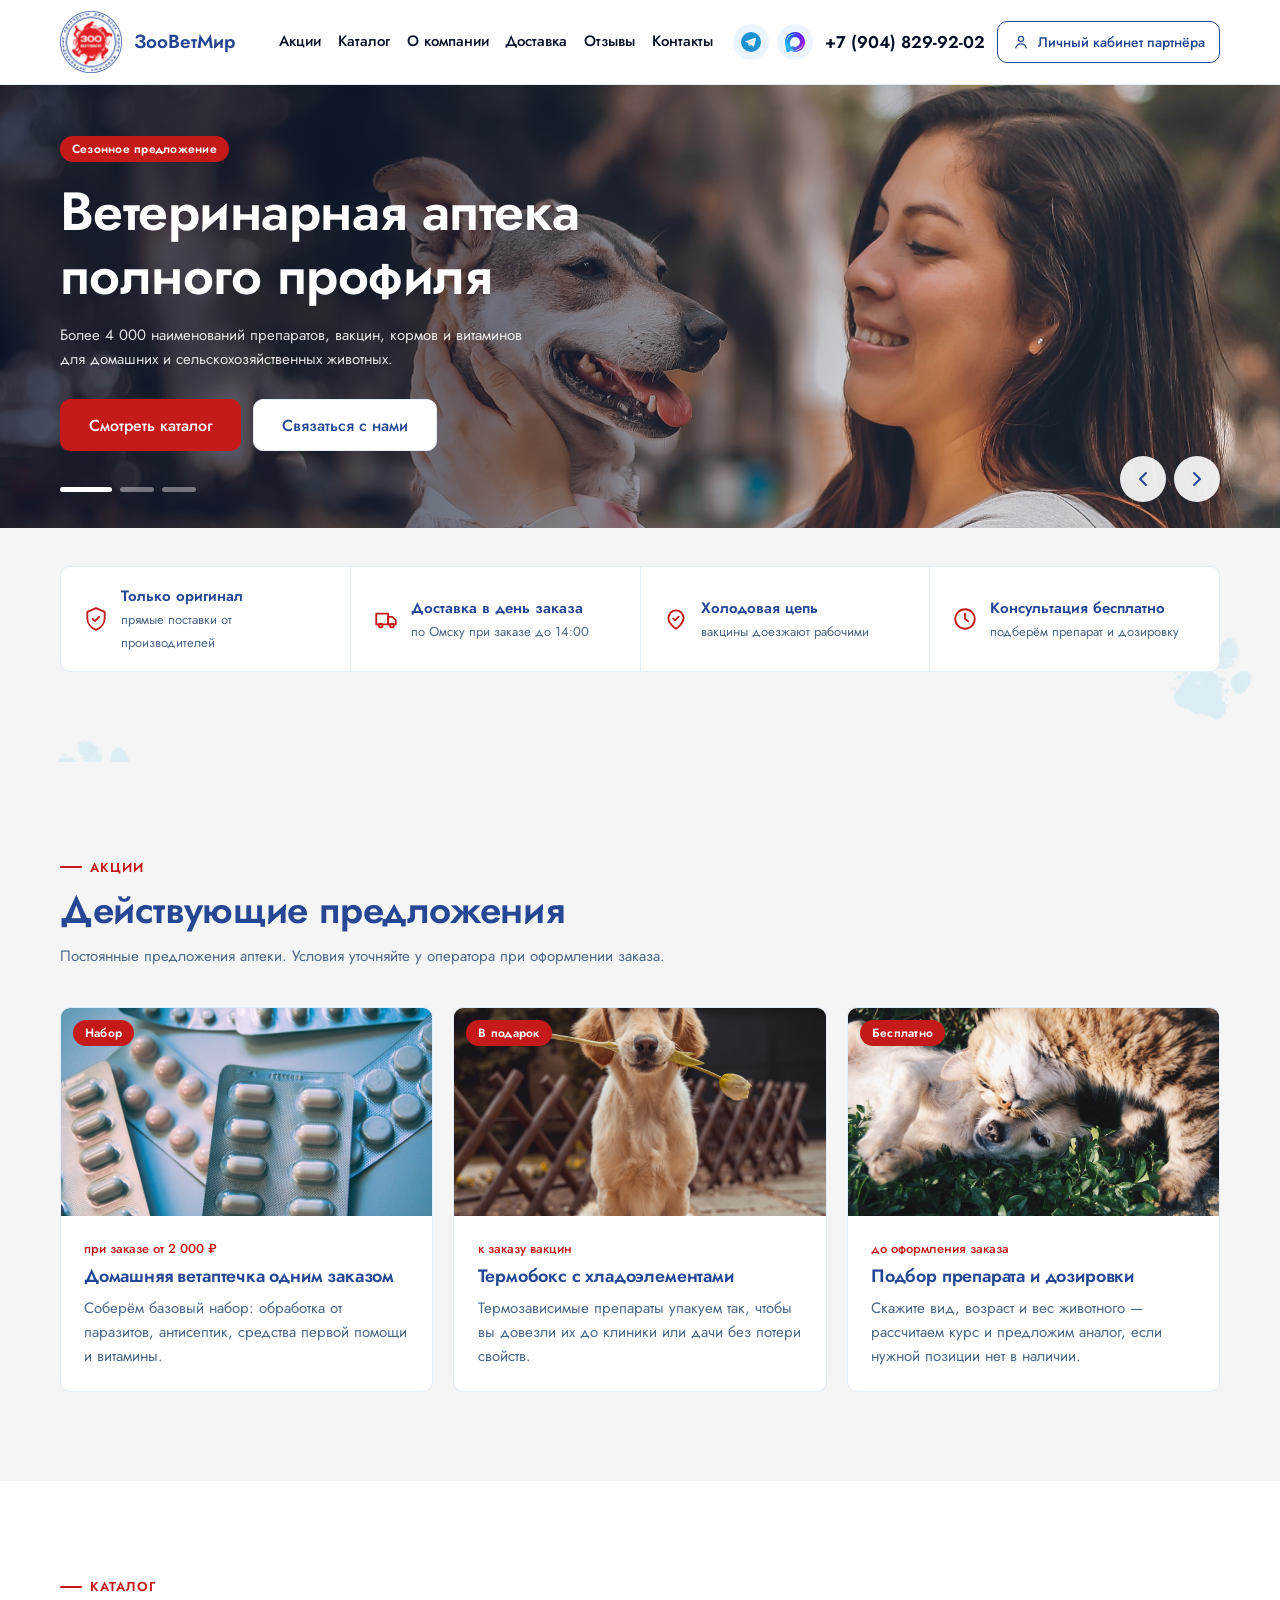
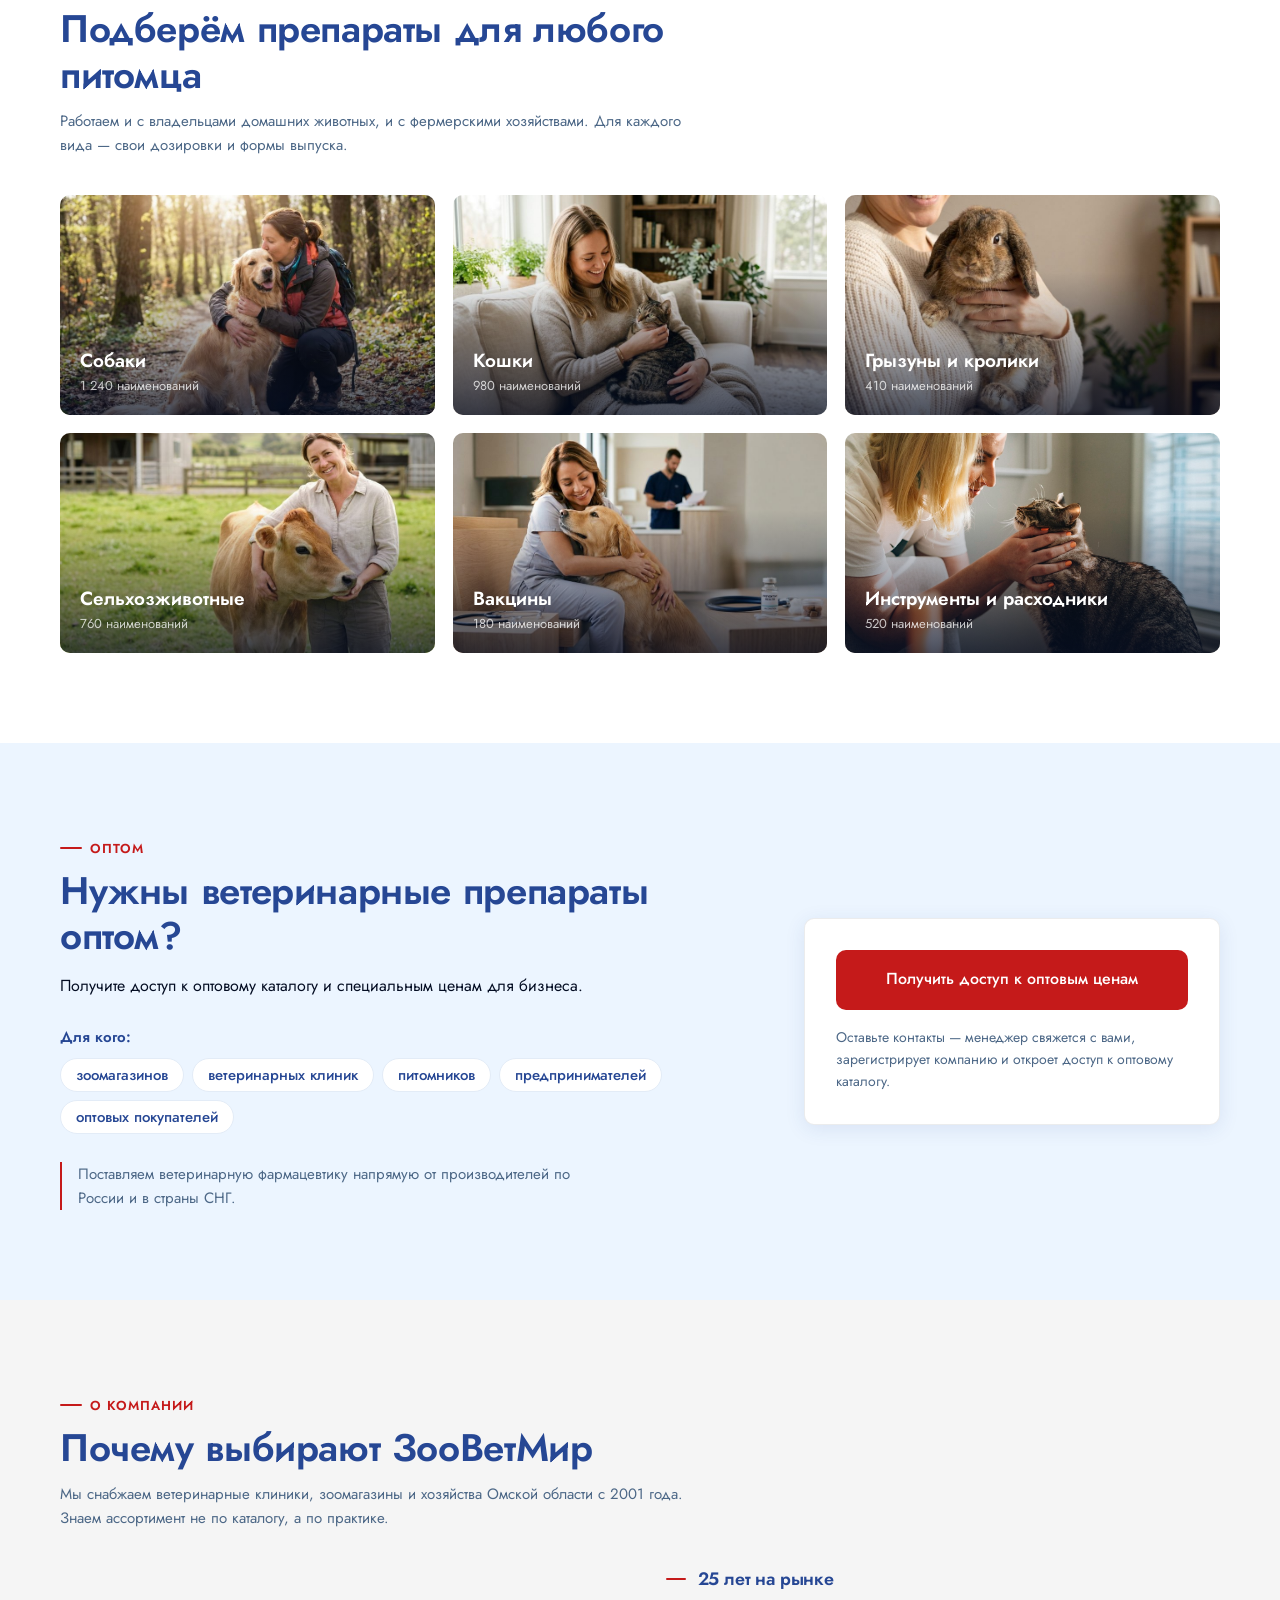
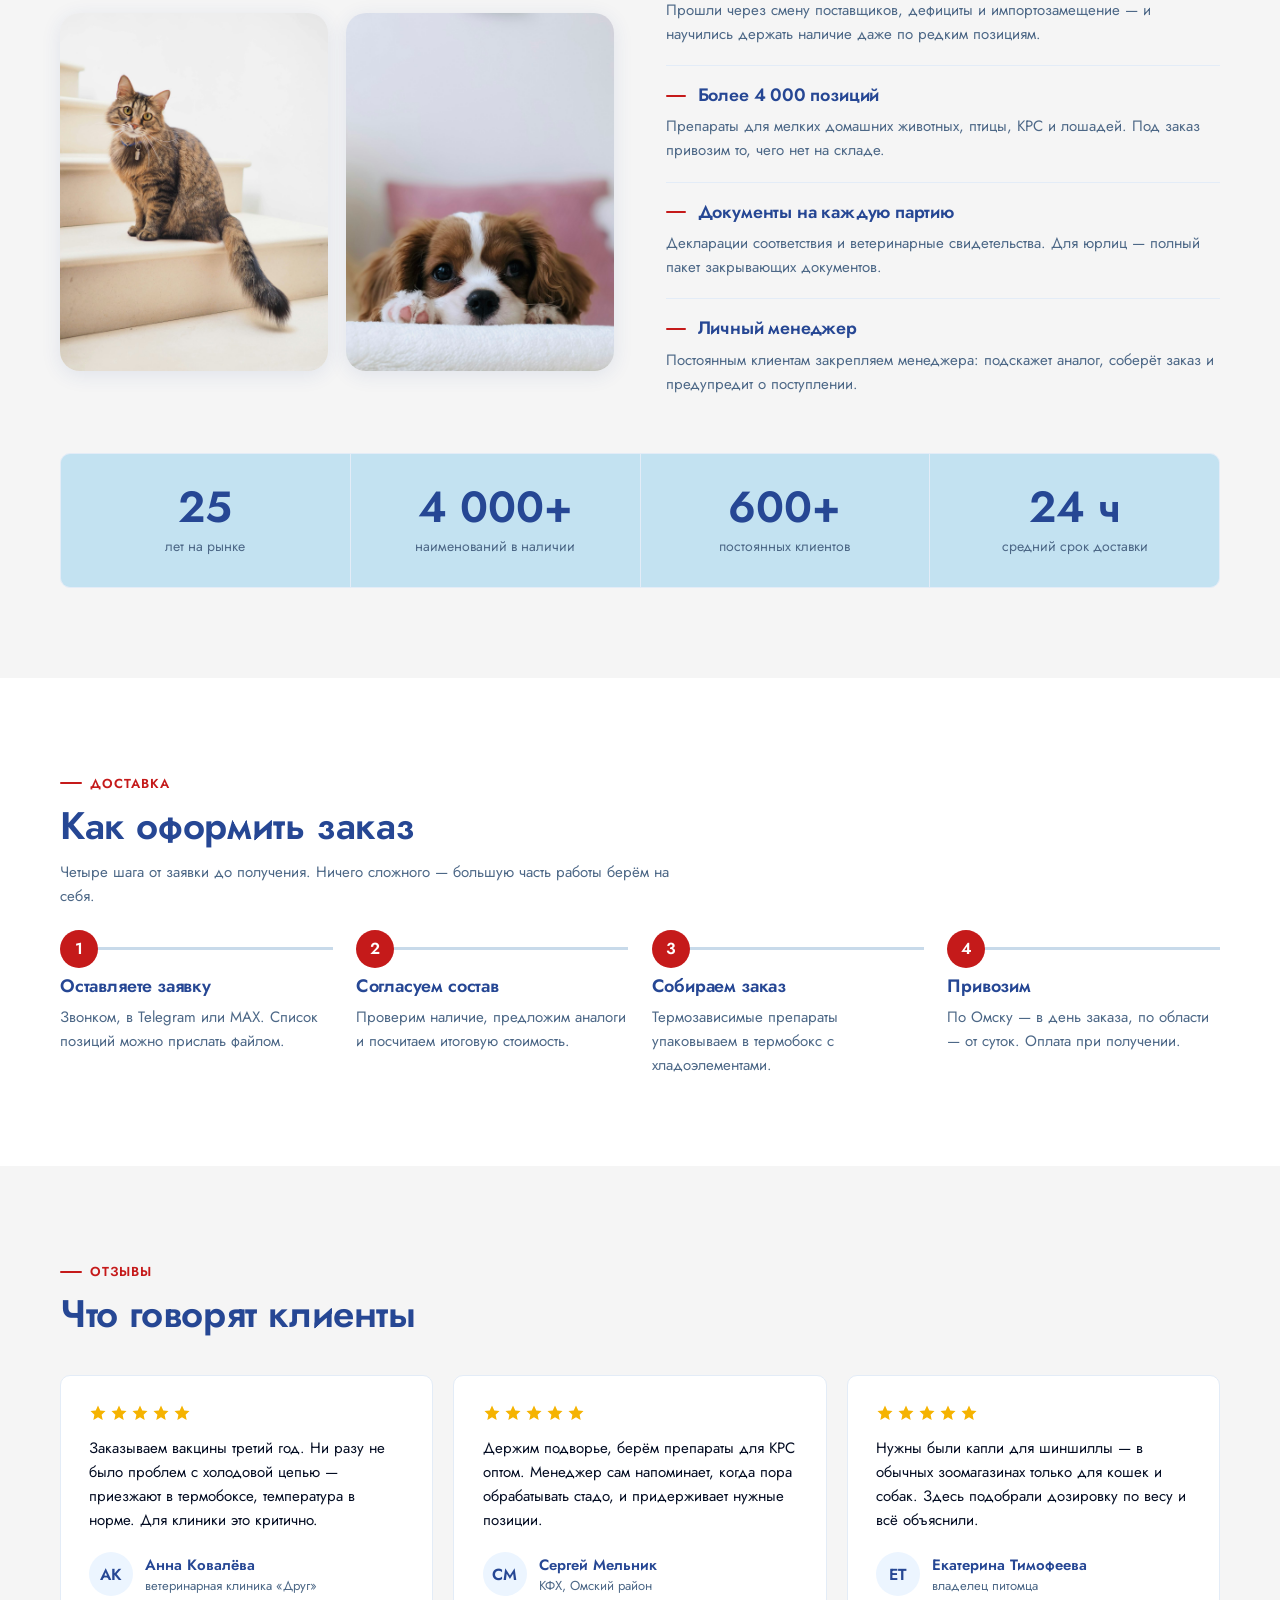
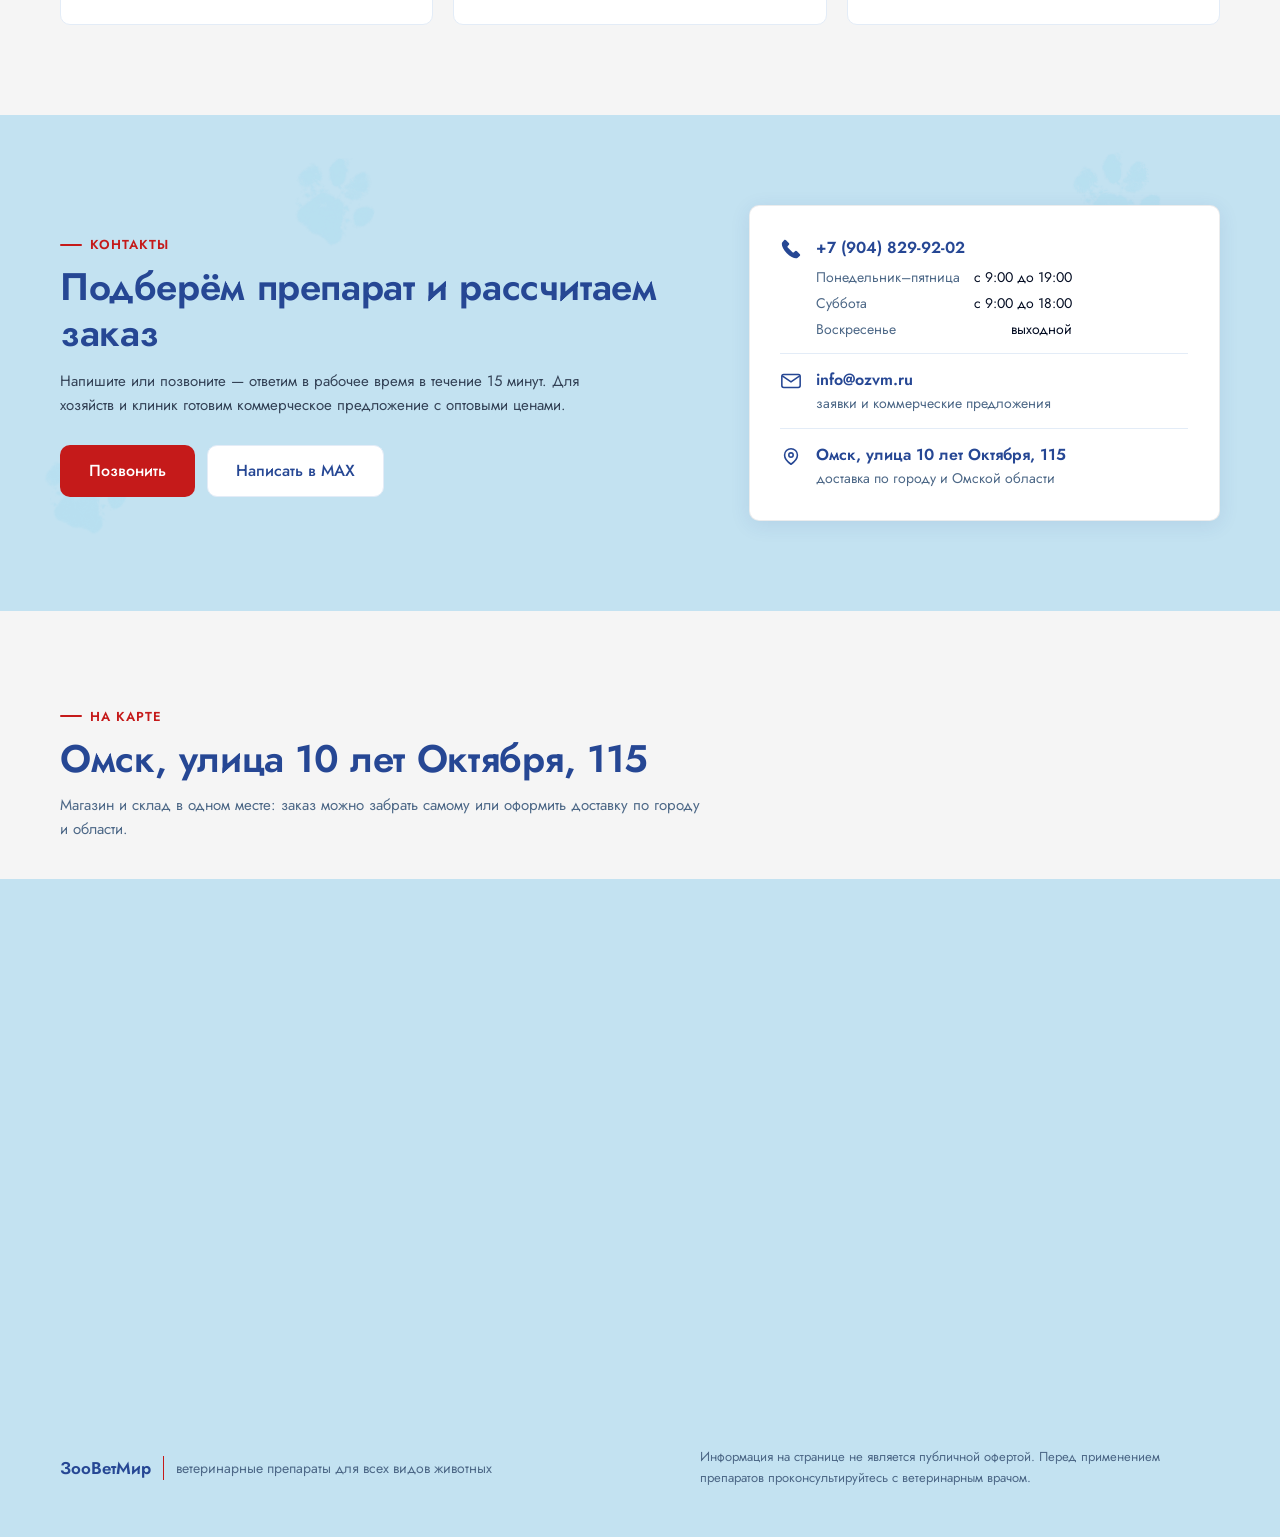
==== commit 9a826dd6: "Блок для оптовых покупателей после каталога Co-Authored-By: Claude Opus 5 <noreply@anthropic.com>" ====
--- a/landing/index.html
+++ b/landing/index.html
@@ -335,7 +335,44 @@
       </div>
     </section>
 
-    <!-- ========== 5. Почему мы ========== -->
+    <!-- ========== 5. Оптовым покупателям ========== -->
+    <section class="section wholesale" id="wholesale" data-reveal>
+      <div class="container wholesale__inner">
+        <div class="wholesale__main">
+          <span class="section__kicker">Оптом</span>
+          <h2>Нужны ветеринарные препараты оптом?</h2>
+          <p class="wholesale__lead">
+            Получите доступ к оптовому каталогу и специальным ценам для бизнеса.
+          </p>
+
+          <div class="wholesale__who">
+            <span class="wholesale__who-label">Для кого:</span>
+            <ul class="wholesale__tags">
+              <li>зоомагазинов</li>
+              <li>ветеринарных клиник</li>
+              <li>питомников</li>
+              <li>предпринимателей</li>
+              <li>оптовых покупателей</li>
+            </ul>
+          </div>
+
+          <p class="wholesale__geo">
+            Поставляем ветеринарную фармацевтику напрямую от производителей
+            по России и в страны СНГ.
+          </p>
+        </div>
+
+        <div class="wholesale__action">
+          <a class="btn btn-accent wholesale__btn" href="https://ozvm.ru/">Получить доступ к оптовым ценам</a>
+          <p class="wholesale__note">
+            Оставьте контакты — менеджер свяжется с вами, зарегистрирует компанию
+            и откроет доступ к оптовому каталогу.
+          </p>
+        </div>
+      </div>
+    </section>
+
+    <!-- ========== 6. Почему мы ========== -->
     <section class="section" id="advantages" data-reveal>
       <div class="container">
         <div class="section__head">
@@ -412,7 +449,7 @@
       </div>
     </section>
 
-    <!-- ========== 6. Как заказать ========== -->
+    <!-- ========== 7. Как заказать ========== -->
     <section class="section section--tinted" id="steps" data-reveal>
       <div class="container">
         <div class="section__head">
@@ -450,7 +487,7 @@
       </div>
     </section>
 
-    <!-- ========== 7. Отзывы ========== -->
+    <!-- ========== 8. Отзывы ========== -->
     <section class="section" id="reviews" data-reveal>
       <div class="container">
         <div class="section__head">
@@ -527,7 +564,7 @@
       </div>
     </section>
 
-    <!-- ========== 8. Контакты ========== -->
+    <!-- ========== 9. Контакты ========== -->
     <section class="section cta" id="contacts" data-reveal>
       <div class="container cta__inner">
         <div>
@@ -592,7 +629,7 @@
       </div>
     </section>
 
-    <!-- ========== 9. Карта ========== -->
+    <!-- ========== 10. Карта ========== -->
     <section class="section map" id="map" data-reveal>
       <div class="container">
         <div class="section__head">
--- a/landing/css/landing.css
+++ b/landing/css/landing.css
@@ -772,7 +772,104 @@
 }
 
 /* =========================================================
-   5. Почему мы
+   5. Оптовым покупателям
+   ========================================================= */
+
+/* Отдельная полоса под опт: светло-голубая заливка отбивает блок
+   от белого каталога сверху и серой секции «Почему мы» снизу.
+   Оттенок взят светлее, чем у контактов (#ECF5FF против #C3E2F1),
+   чтобы два голубых блока на странице не читались одинаково. */
+.wholesale {
+  background: var(--color-primary-bg);
+}
+
+.wholesale__inner {
+  display: grid;
+  grid-template-columns: 1.25fr 0.75fr;
+  gap: clamp(28px, 4vw, 64px);
+  align-items: center;
+}
+
+.wholesale__lead {
+  margin-top: 14px;
+  max-width: 560px;
+  font-size: clamp(16px, 1.2vw, 19px);
+}
+
+/* Подпись и плашки стоят в одну строку и переносятся вместе */
+.wholesale__who {
+  display: flex;
+  align-items: baseline;
+  flex-wrap: wrap;
+  gap: 10px 12px;
+  margin-top: clamp(20px, 2.4vw, 28px);
+}
+
+.wholesale__who-label {
+  font-size: 15px;
+  font-weight: 600;
+  color: var(--color-primary);
+}
+
+.wholesale__tags {
+  display: flex;
+  flex-wrap: wrap;
+  gap: 8px;
+}
+
+.wholesale__tags li {
+  display: inline-flex;
+  align-items: center;
+  height: 34px;
+  padding: 0 15px;
+  border-radius: 999px;
+  background: var(--color-white);
+  border: 1px solid var(--color-line);
+  color: var(--color-primary);
+  font-size: 15px;
+  font-weight: 500;
+}
+
+.wholesale__geo {
+  margin-top: clamp(20px, 2.4vw, 28px);
+  max-width: 560px;
+  color: var(--color-muted);
+  padding-left: 16px;
+  border-left: 2px solid var(--color-accent);
+}
+
+.wholesale__action {
+  background: var(--color-white);
+  border: 1px solid rgba(4, 13, 35, 0.08);
+  border-radius: var(--radius-md);
+  padding: clamp(22px, 2.4vw, 32px);
+  box-shadow: var(--shadow-card);
+}
+
+/* Подпись на кнопке длинная — разрешаем перенос и растягиваем по карточке */
+.wholesale__btn {
+  width: 100%;
+  min-height: 60px;
+  white-space: normal;
+  text-align: center;
+  line-height: 1.3;
+}
+
+.wholesale__note {
+  margin-top: 16px;
+  font-size: 14px;
+  color: var(--color-muted);
+}
+
+@media (max-width: 1080px) {
+  .wholesale__inner {
+    grid-template-columns: 1fr;
+    align-items: start;
+  }
+}
+
+/* =========================================================
+   6. Почему мы
    ========================================================= */
 
 /* Слева фотографии кота и собаки, справа — факты о компании.
@@ -881,7 +978,7 @@
 }
 
 /* =========================================================
-   6. Как заказать
+   7. Как заказать
    ========================================================= */
 
 /* 4 шага: 4 -> 2 -> 1 */
@@ -933,7 +1030,7 @@
 }
 
 /* =========================================================
-   7. Отзывы
+   8. Отзывы
    ========================================================= */
 
 .reviews {
@@ -995,7 +1092,7 @@
 }
 
 /* =========================================================
-   8. CTA + футер
+   9. CTA + футер
    ========================================================= */
 
 /* Светло-голубой фон + тёмный текст — та же пара, что в баннере
@@ -1113,7 +1210,7 @@
 }
 
 /* =========================================================
-   9. Карта
+   10. Карта
    ========================================================= */
 
 /* Карта во всю ширину: заголовок в контейнере, сам фрейм — от края до края
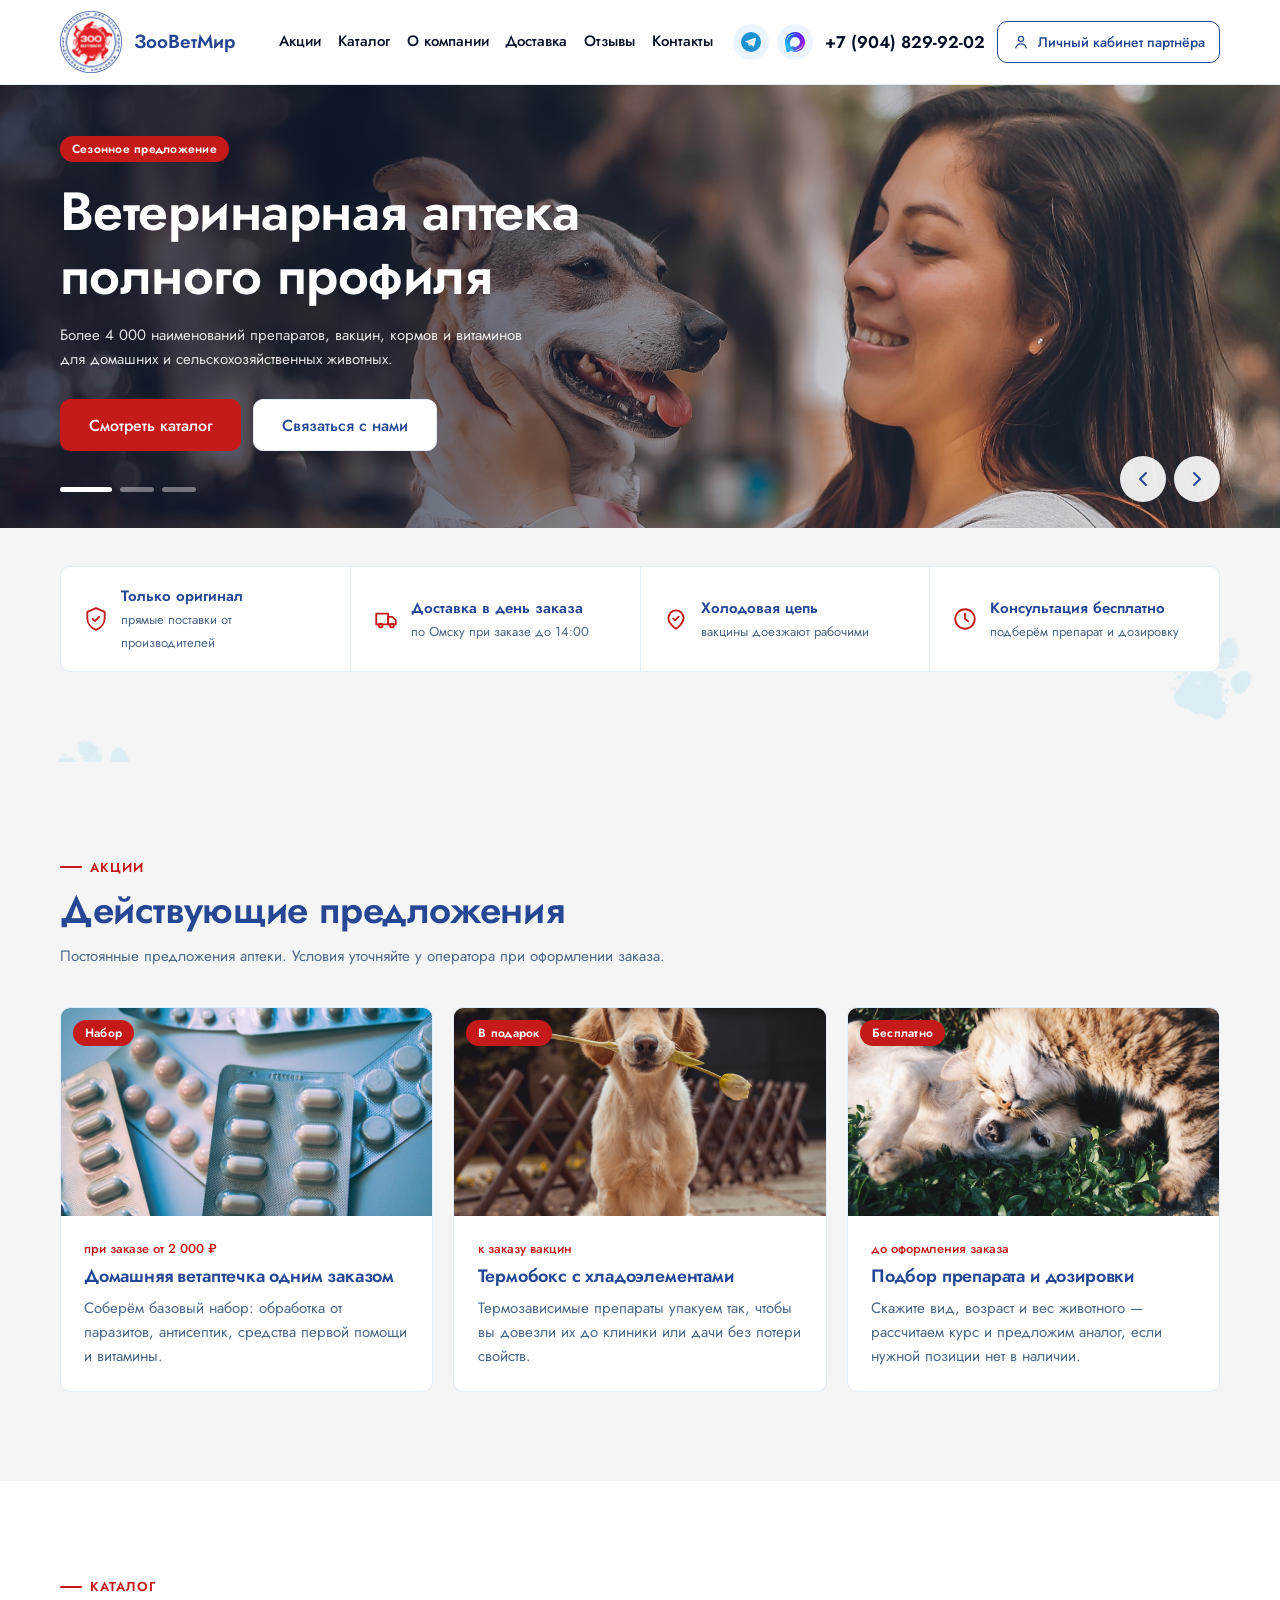
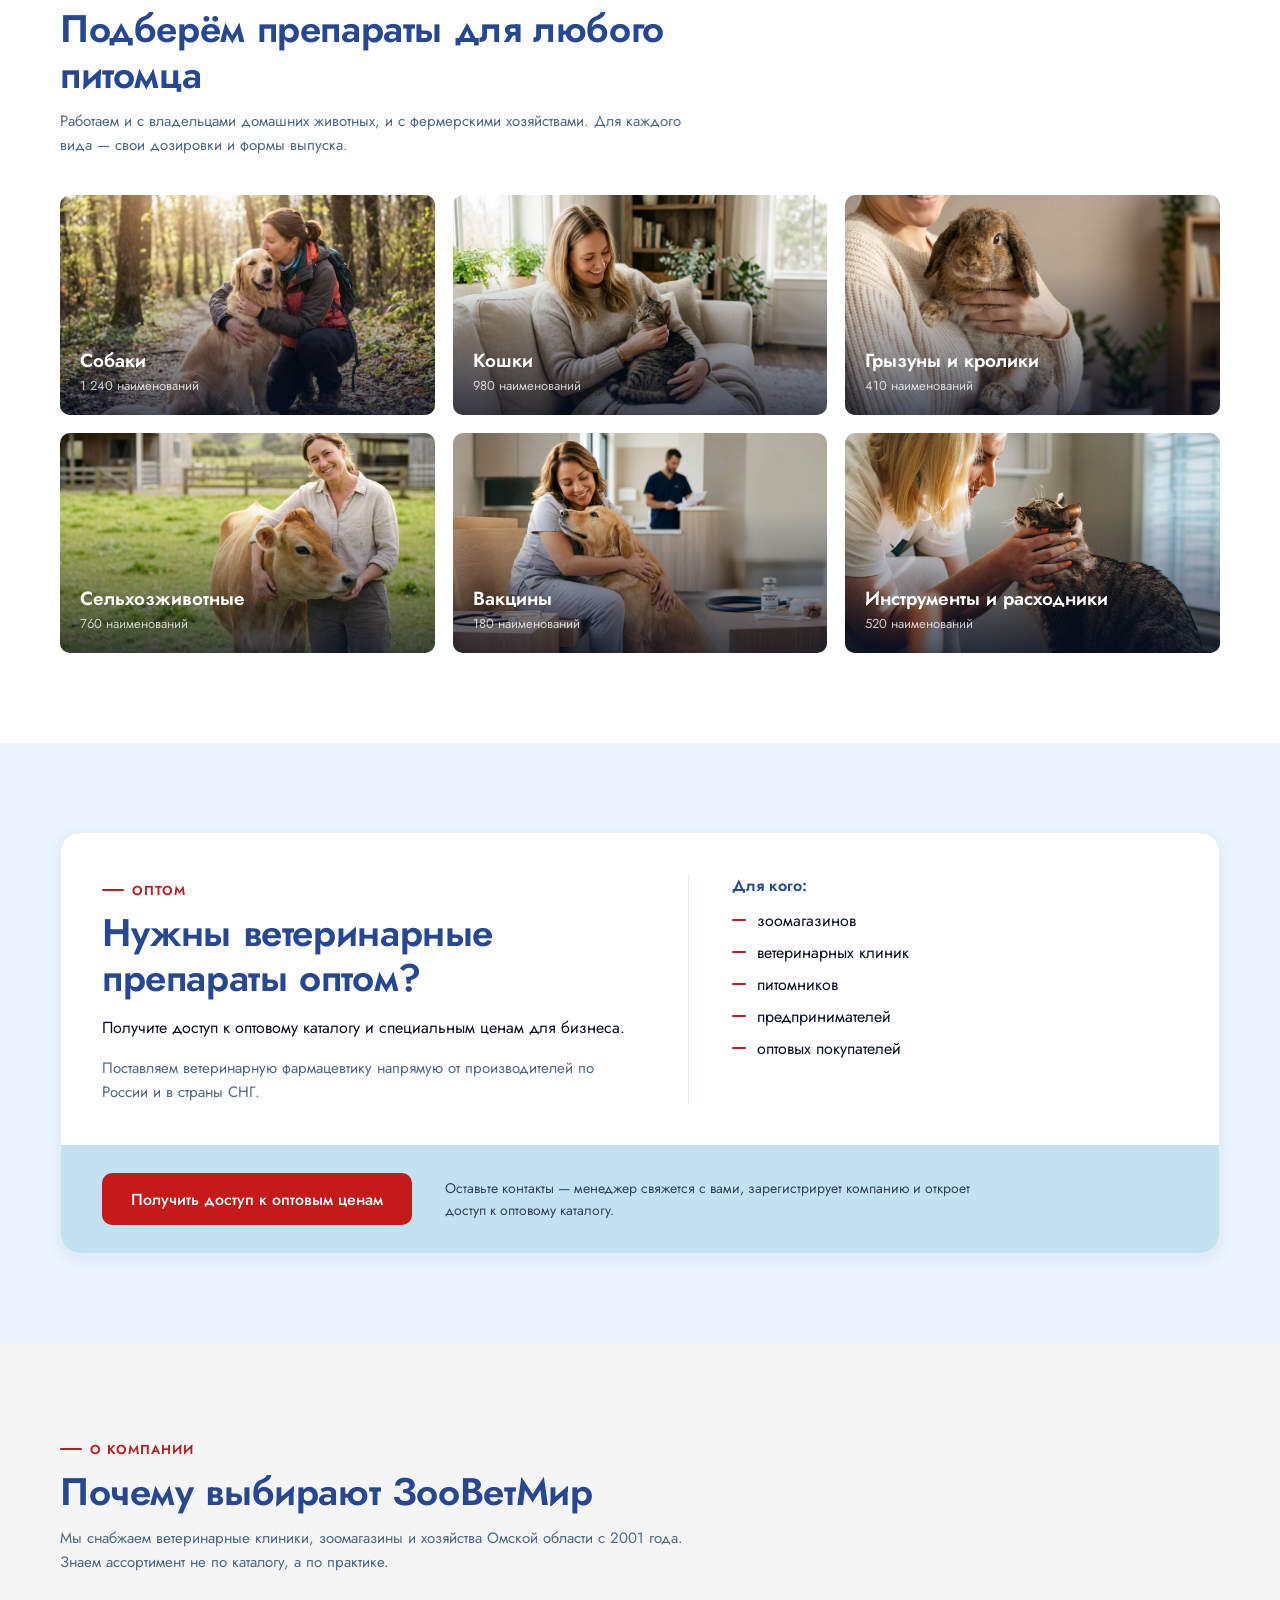
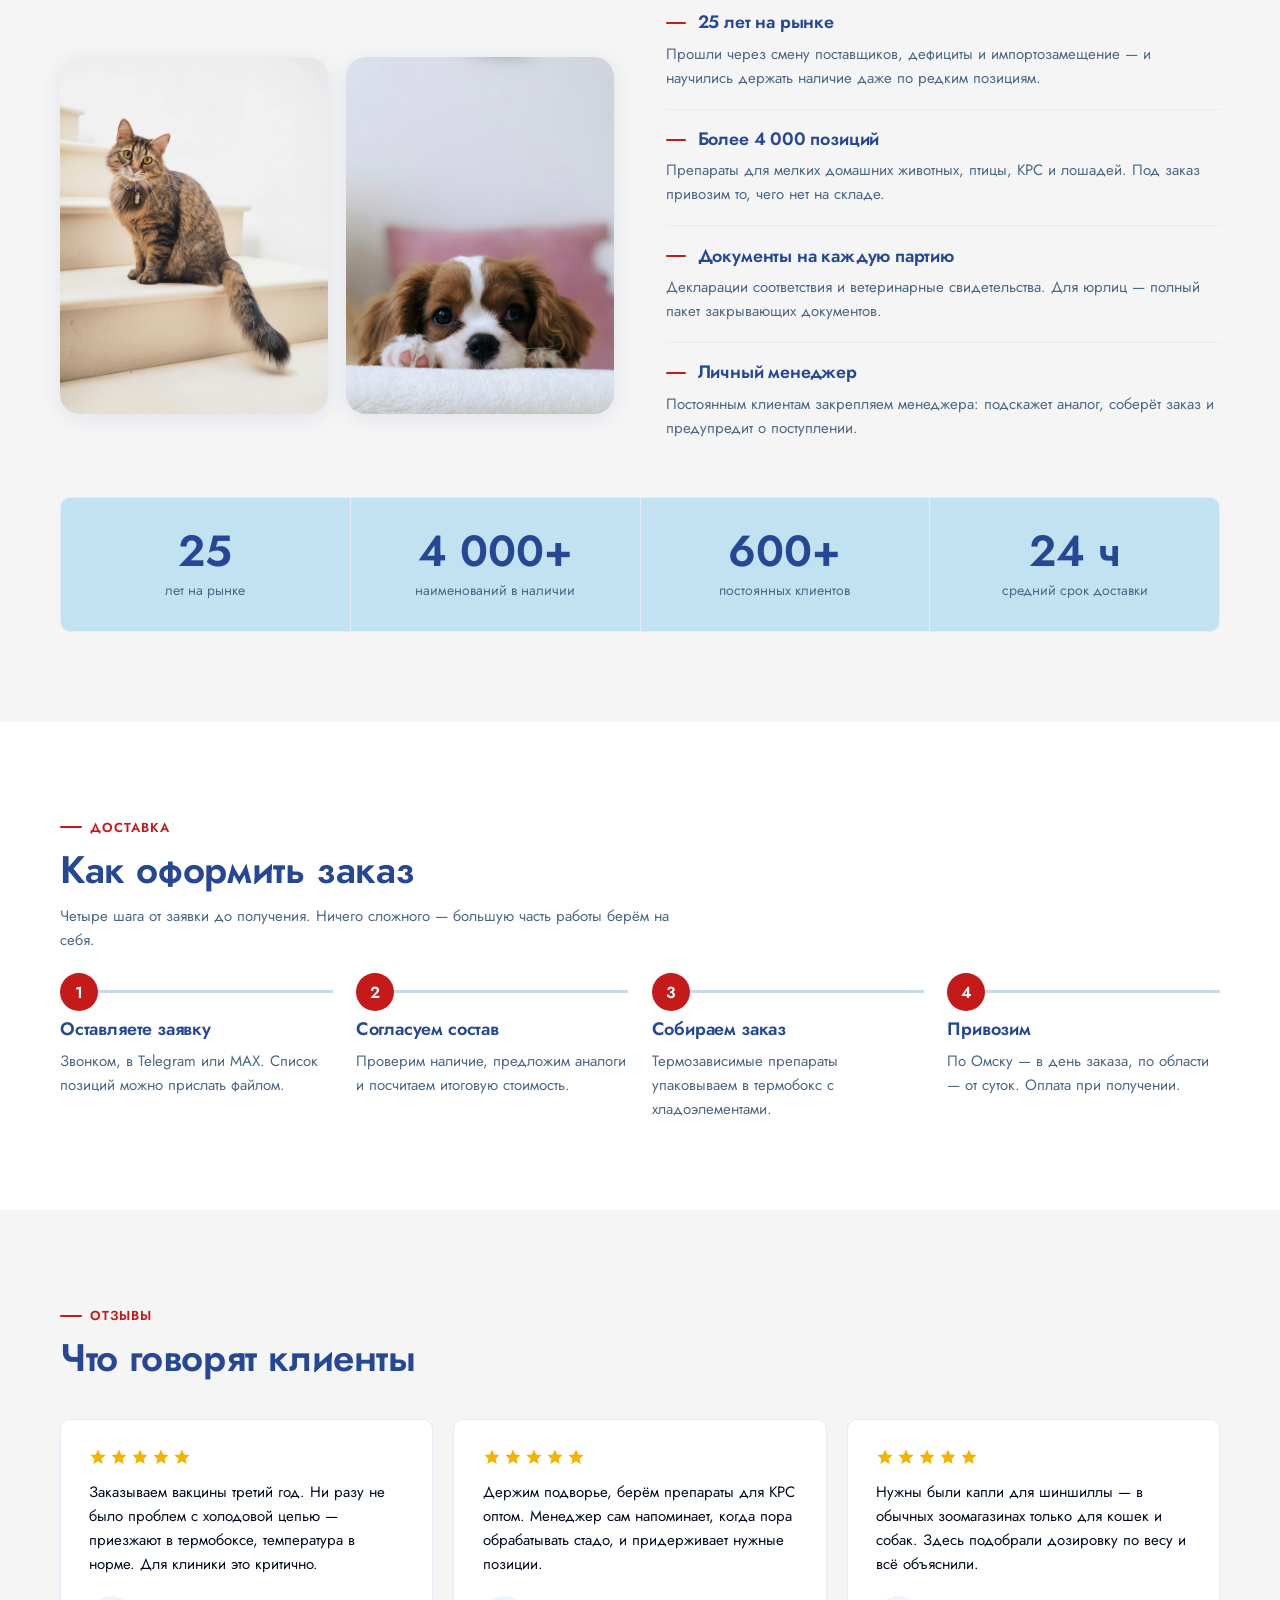
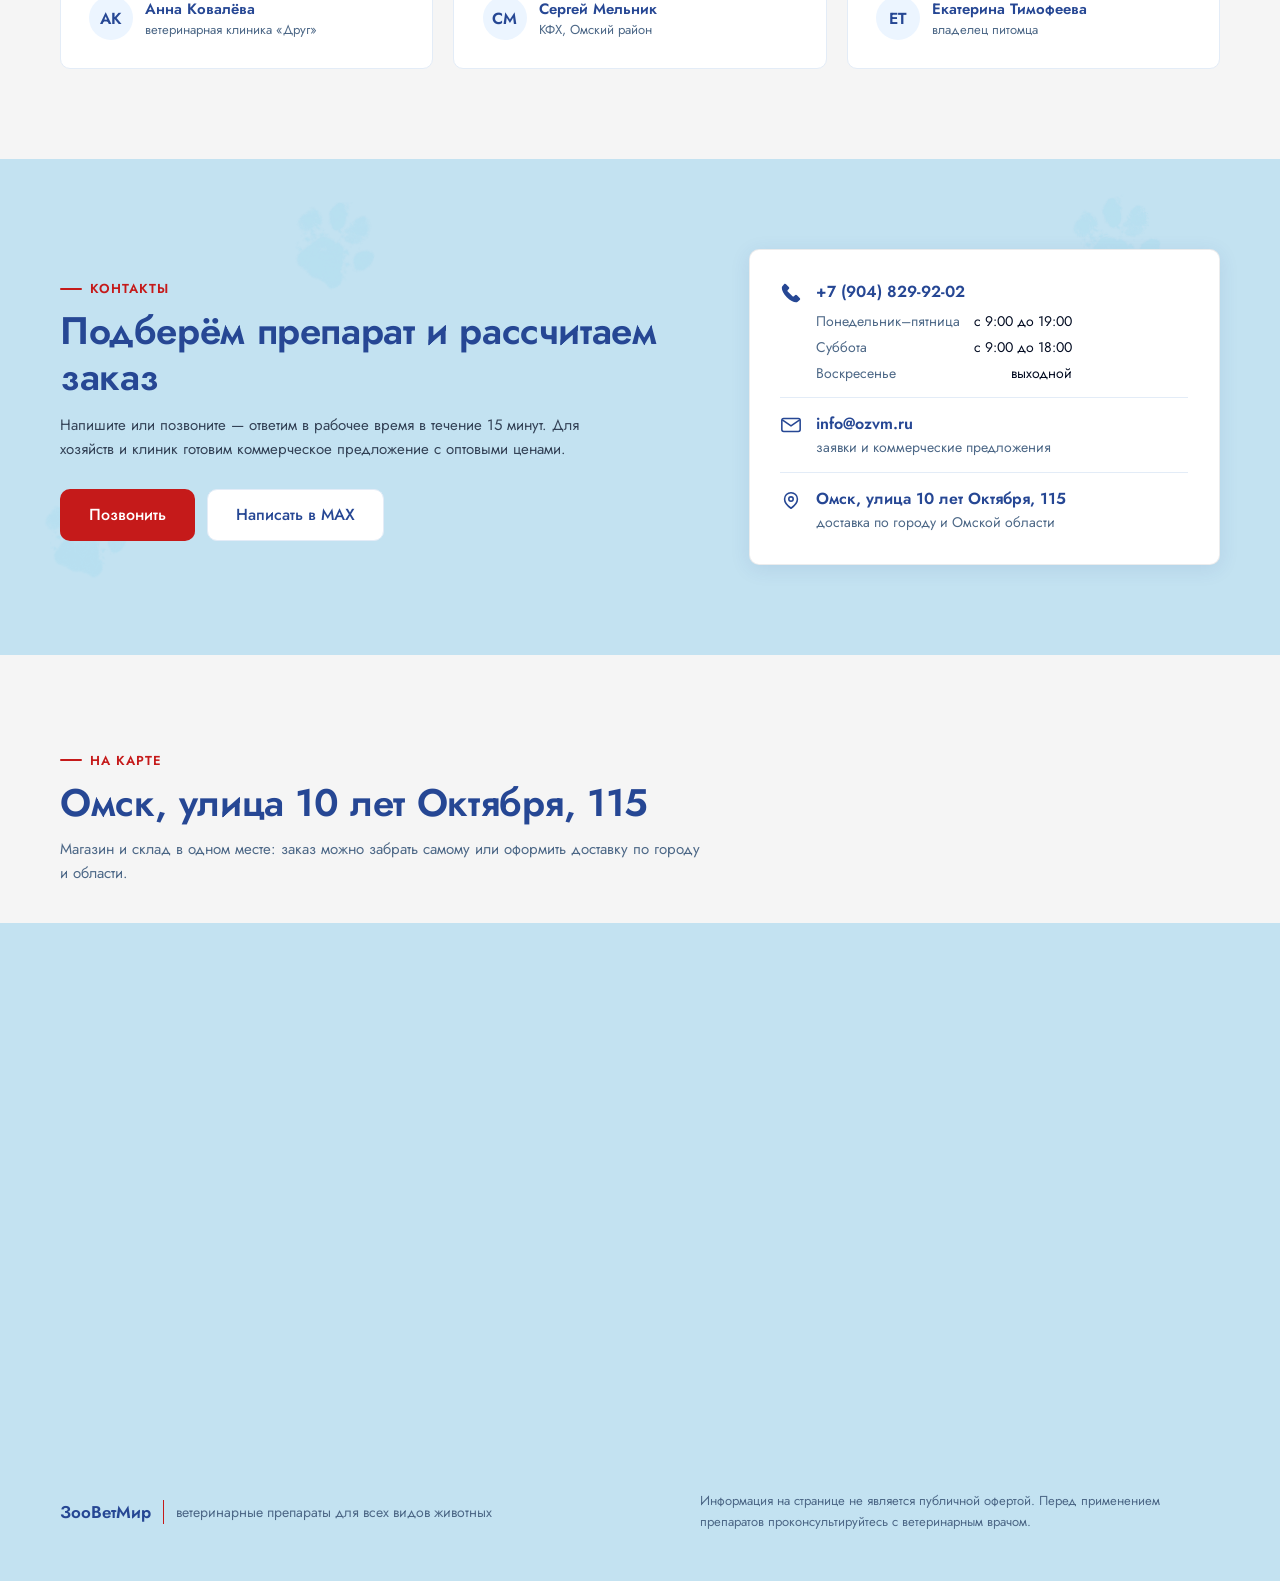
==== commit 6557c5a2: "Блок опта: одна карточка, текст в две колонки, кнопка полосой снизу Co-Authored-By: Claude Opus 5 <n" ====
--- a/landing/index.html
+++ b/landing/index.html
@@ -337,37 +337,40 @@
 
     <!-- ========== 5. Оптовым покупателям ========== -->
     <section class="section wholesale" id="wholesale" data-reveal>
-      <div class="container wholesale__inner">
-        <div class="wholesale__main">
-          <span class="section__kicker">Оптом</span>
-          <h2>Нужны ветеринарные препараты оптом?</h2>
-          <p class="wholesale__lead">
-            Получите доступ к оптовому каталогу и специальным ценам для бизнеса.
-          </p>
-
-          <div class="wholesale__who">
-            <span class="wholesale__who-label">Для кого:</span>
-            <ul class="wholesale__tags">
-              <li>зоомагазинов</li>
-              <li>ветеринарных клиник</li>
-              <li>питомников</li>
-              <li>предпринимателей</li>
-              <li>оптовых покупателей</li>
-            </ul>
-          </div>
-
-          <p class="wholesale__geo">
-            Поставляем ветеринарную фармацевтику напрямую от производителей
-            по России и в страны СНГ.
-          </p>
-        </div>
-
-        <div class="wholesale__action">
-          <a class="btn btn-accent wholesale__btn" href="https://ozvm.ru/">Получить доступ к оптовым ценам</a>
-          <p class="wholesale__note">
-            Оставьте контакты — менеджер свяжется с вами, зарегистрирует компанию
-            и откроет доступ к оптовому каталогу.
-          </p>
+      <div class="container">
+        <div class="wholesale__card">
+          <div class="wholesale__top">
+            <div class="wholesale__pitch">
+              <span class="section__kicker">Оптом</span>
+              <h2>Нужны ветеринарные препараты оптом?</h2>
+              <p class="wholesale__lead">
+                Получите доступ к оптовому каталогу и специальным ценам для бизнеса.
+              </p>
+              <p class="wholesale__geo">
+                Поставляем ветеринарную фармацевтику напрямую от производителей
+                по России и в страны СНГ.
+              </p>
+            </div>
+
+            <div class="wholesale__facts">
+              <span class="wholesale__who-label">Для кого:</span>
+              <ul class="wholesale__tags">
+                <li>зоомагазинов</li>
+                <li>ветеринарных клиник</li>
+                <li>питомников</li>
+                <li>предпринимателей</li>
+                <li>оптовых покупателей</li>
+              </ul>
+            </div>
+          </div>
+
+          <div class="wholesale__action">
+            <a class="btn btn-accent wholesale__btn" href="https://ozvm.ru/">Получить доступ к оптовым ценам</a>
+            <p class="wholesale__note">
+              Оставьте контакты — менеджер свяжется с вами, зарегистрирует компанию
+              и откроет доступ к оптовому каталогу.
+            </p>
+          </div>
         </div>
       </div>
     </section>
--- a/landing/css/landing.css
+++ b/landing/css/landing.css
@@ -775,96 +775,122 @@
    5. Оптовым покупателям
    ========================================================= */
 
-/* Отдельная полоса под опт: светло-голубая заливка отбивает блок
-   от белого каталога сверху и серой секции «Почему мы» снизу.
-   Оттенок взят светлее, чем у контактов (#ECF5FF против #C3E2F1),
+/* Полоса светлее, чем голубой блок контактов (#ECF5FF против #C3E2F1),
    чтобы два голубых блока на странице не читались одинаково. */
 .wholesale {
   background: var(--color-primary-bg);
 }
 
-.wholesale__inner {
-  display: grid;
-  grid-template-columns: 1.25fr 0.75fr;
-  gap: clamp(28px, 4vw, 64px);
-  align-items: center;
+/* Блок собран в одну карточку: сверху текст в две колонки,
+   снизу голубая полоса с кнопкой. Так нет ни пустот внутри,
+   ни двух плавающих кусков рядом с плотным каталогом выше. */
+.wholesale__card {
+  background: var(--color-white);
+  border: 1px solid rgba(4, 13, 35, 0.08);
+  border-radius: var(--radius-lg);
+  box-shadow: var(--shadow-card);
+  overflow: hidden;
+}
+
+.wholesale__top {
+  display: grid;
+  grid-template-columns: 1.05fr 0.95fr;
+  gap: clamp(24px, 3.4vw, 56px);
+  padding: clamp(28px, 3.2vw, 46px);
 }
 
 .wholesale__lead {
   margin-top: 14px;
-  max-width: 560px;
   font-size: clamp(16px, 1.2vw, 19px);
 }
 
-/* Подпись и плашки стоят в одну строку и переносятся вместе */
-.wholesale__who {
-  display: flex;
-  align-items: baseline;
-  flex-wrap: wrap;
-  gap: 10px 12px;
-  margin-top: clamp(20px, 2.4vw, 28px);
+.wholesale__facts {
+  align-self: center;
+  min-height: 100%;
+  padding-left: clamp(24px, 3.4vw, 56px);
+  border-left: 1px solid var(--color-line);
 }
 
 .wholesale__who-label {
-  font-size: 15px;
+  display: block;
+  margin-bottom: 12px;
   font-weight: 600;
   color: var(--color-primary);
 }
 
+/* Список в столбик с красной чёрточкой — тот же приём, что у пунктов
+   «Почему выбирают» и у надзаголовков секций. */
 .wholesale__tags {
-  display: flex;
-  flex-wrap: wrap;
-  gap: 8px;
+  display: grid;
+  gap: 9px;
 }
 
 .wholesale__tags li {
-  display: inline-flex;
-  align-items: center;
-  height: 34px;
-  padding: 0 15px;
-  border-radius: 999px;
-  background: var(--color-white);
-  border: 1px solid var(--color-line);
-  color: var(--color-primary);
-  font-size: 15px;
-  font-weight: 500;
+  display: flex;
+  align-items: baseline;
+  gap: 11px;
+  font-size: 16px;
+}
+
+.wholesale__tags li::before {
+  content: '';
+  flex: none;
+  width: 14px;
+  height: 2px;
+  border-radius: 2px;
+  background: var(--color-accent);
+  transform: translateY(-5px);
 }
 
 .wholesale__geo {
-  margin-top: clamp(20px, 2.4vw, 28px);
+  margin-top: 16px;
+  color: var(--color-muted);
+}
+
+/* Полоса действия по низу карточки: кнопка слева, пояснение справа.
+   Голубое с красной кнопкой — та же пара, что в блоке контактов. */
+.wholesale__action {
+  display: flex;
+  align-items: center;
+  gap: clamp(20px, 2.6vw, 40px);
+  padding: clamp(20px, 2.2vw, 28px) clamp(28px, 3.2vw, 46px);
+  background: var(--color-banner);
+}
+
+.wholesale__btn {
+  flex: none;
+}
+
+.wholesale__note {
   max-width: 560px;
-  color: var(--color-muted);
-  padding-left: 16px;
-  border-left: 2px solid var(--color-accent);
-}
-
-.wholesale__action {
-  background: var(--color-white);
-  border: 1px solid rgba(4, 13, 35, 0.08);
-  border-radius: var(--radius-md);
-  padding: clamp(22px, 2.4vw, 32px);
-  box-shadow: var(--shadow-card);
-}
-
-/* Подпись на кнопке длинная — разрешаем перенос и растягиваем по карточке */
-.wholesale__btn {
-  width: 100%;
-  min-height: 60px;
-  white-space: normal;
-  text-align: center;
-  line-height: 1.3;
-}
-
-.wholesale__note {
-  margin-top: 16px;
   font-size: 14px;
-  color: var(--color-muted);
-}
-
-@media (max-width: 1080px) {
-  .wholesale__inner {
+  color: var(--color-ink);
+  opacity: 0.75;
+}
+
+@media (max-width: 1000px) {
+  .wholesale__top {
     grid-template-columns: 1fr;
-    align-items: start;
+    gap: clamp(20px, 3vw, 28px);
+  }
+
+  .wholesale__facts {
+    padding-left: 0;
+    padding-top: clamp(20px, 3vw, 28px);
+    border-left: none;
+    border-top: 1px solid var(--color-line);
+  }
+
+  .wholesale__action {
+    flex-direction: column;
+    align-items: stretch;
+  }
+
+  .wholesale__btn {
+    min-height: 58px;
+    white-space: normal;
+    text-align: center;
+    line-height: 1.3;
   }
 }
 
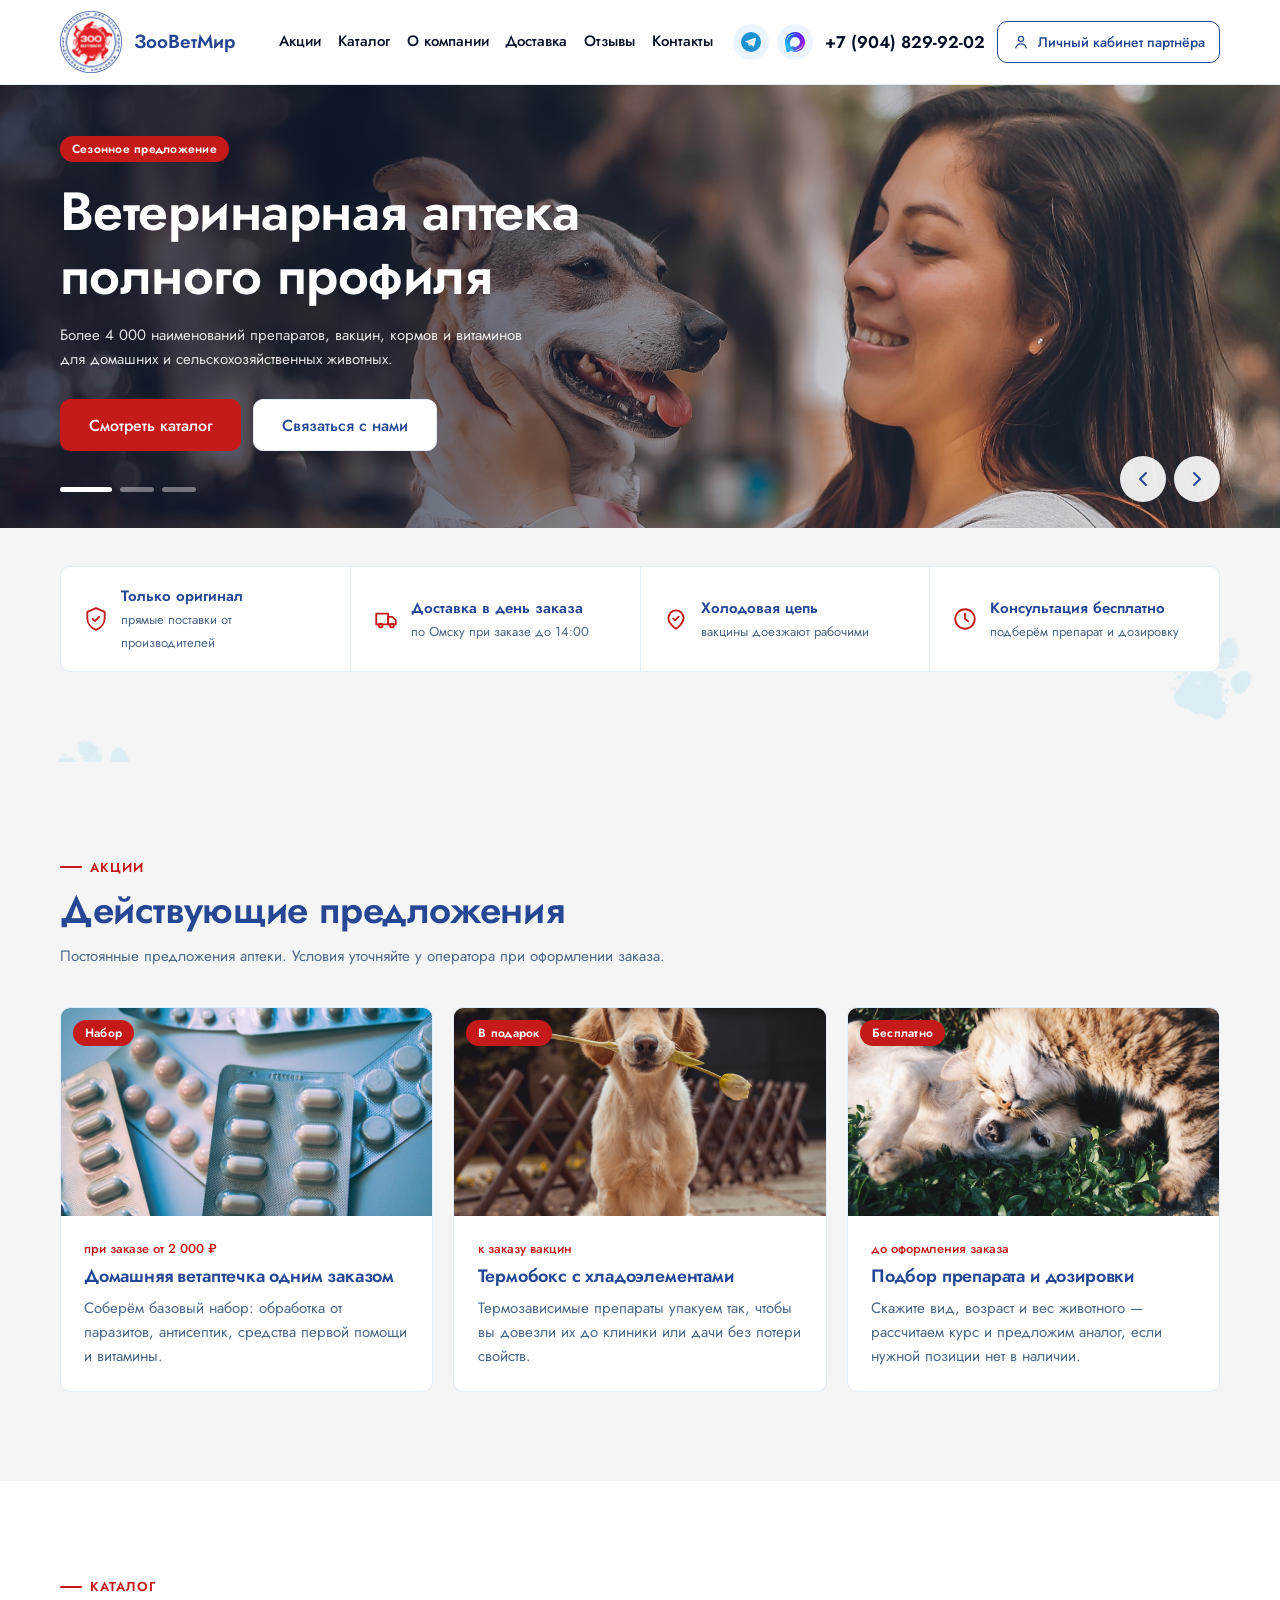
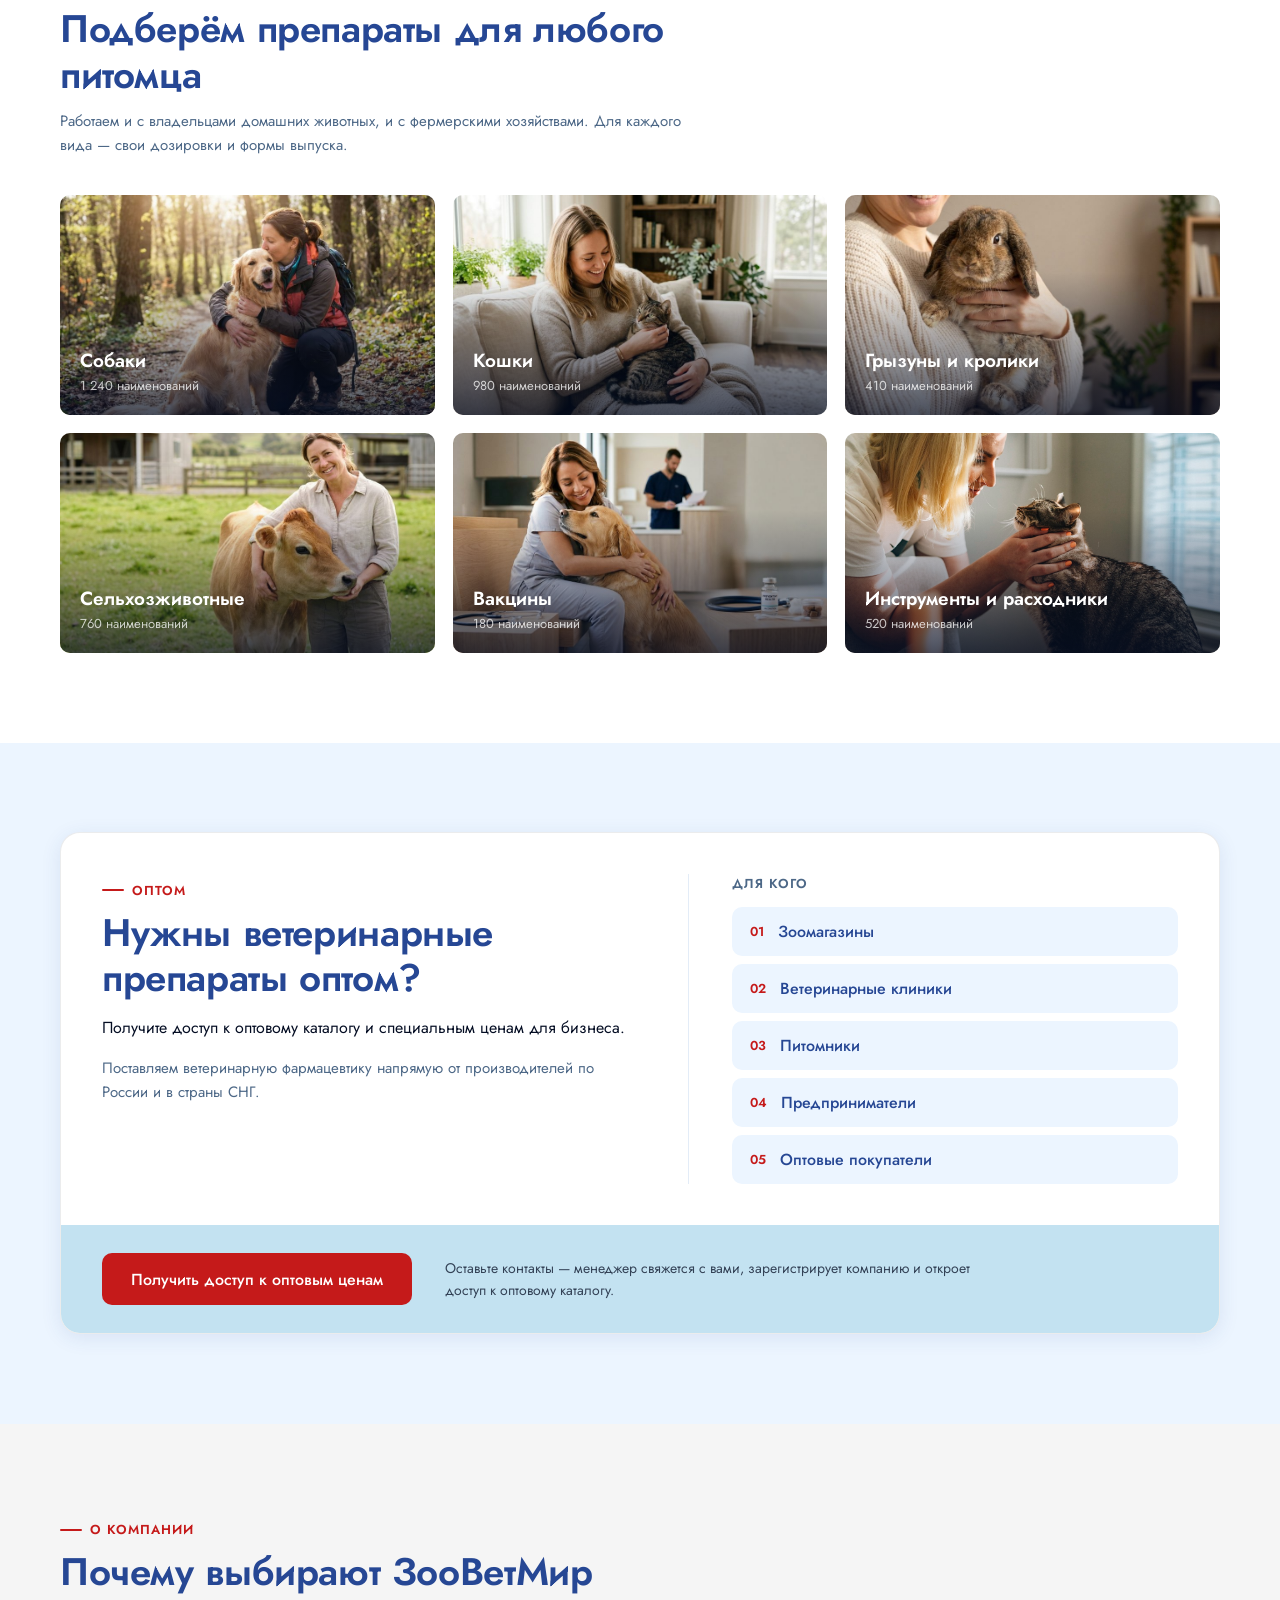
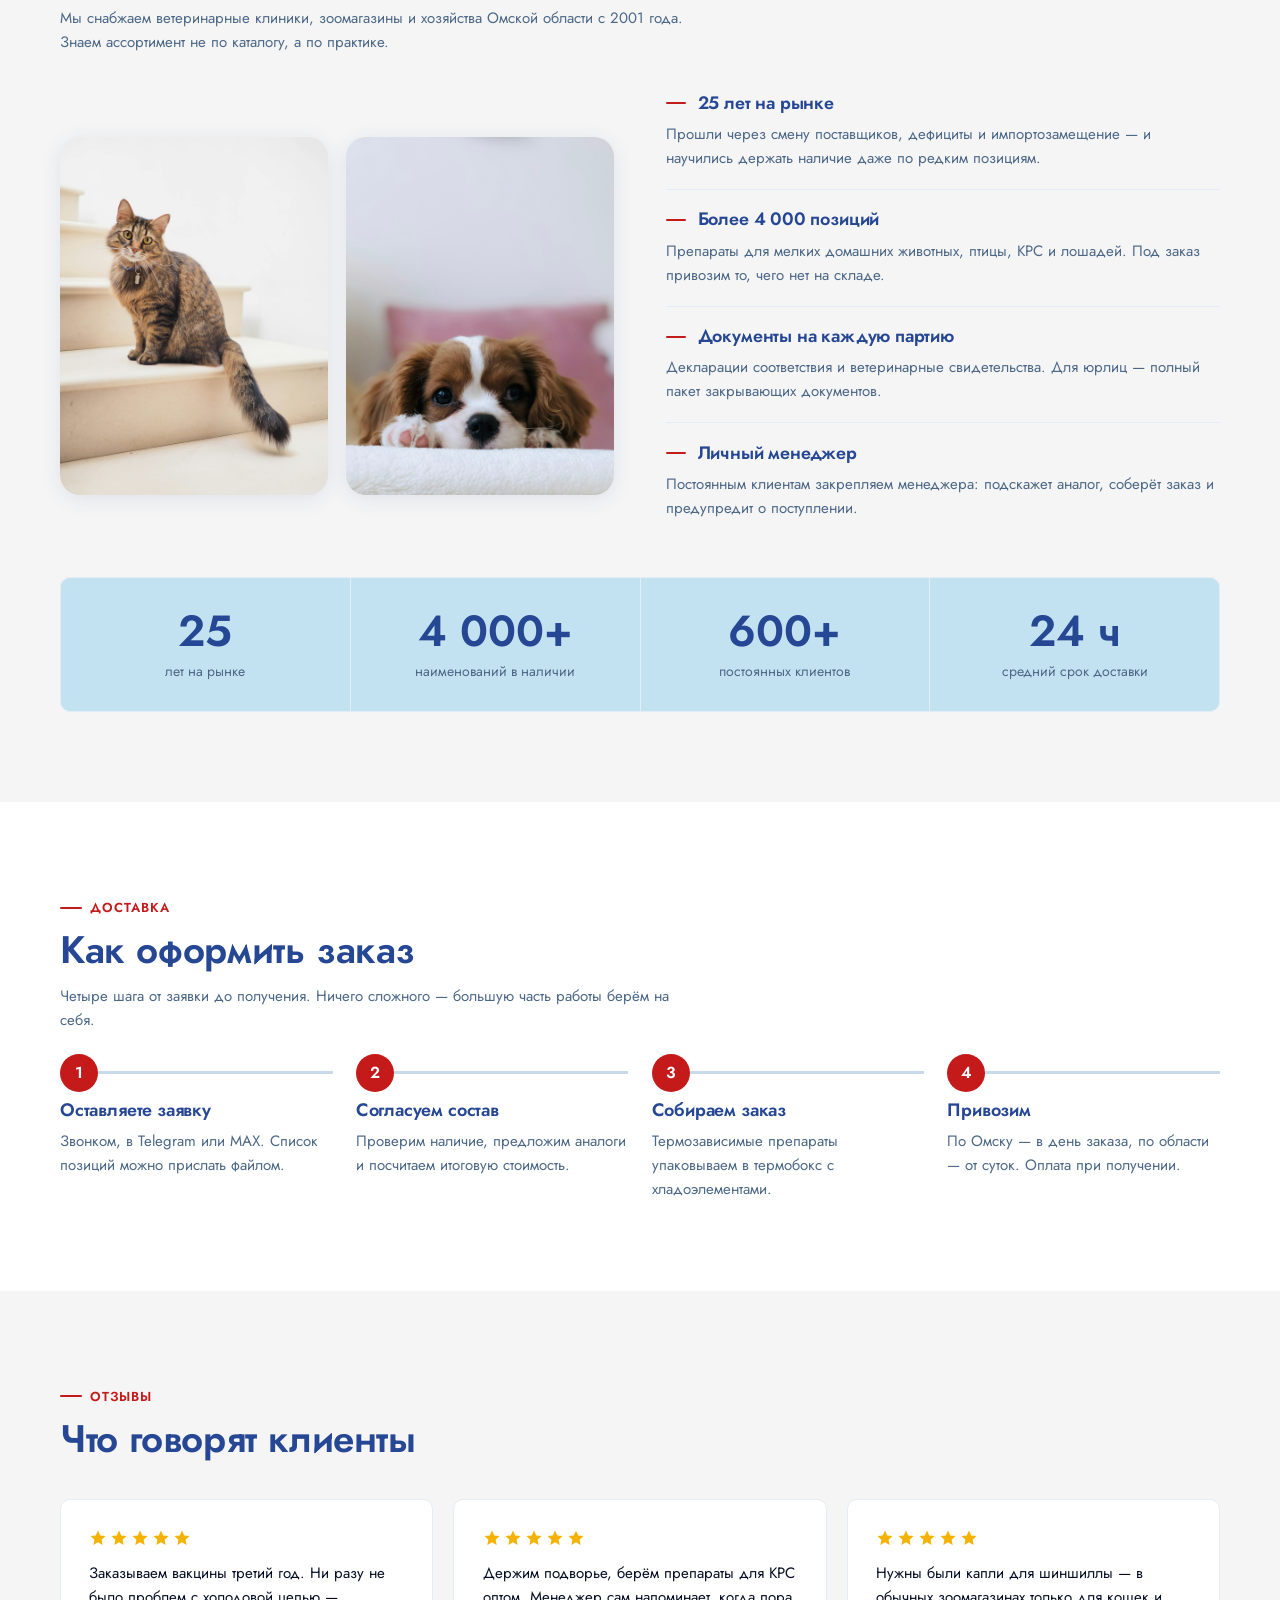
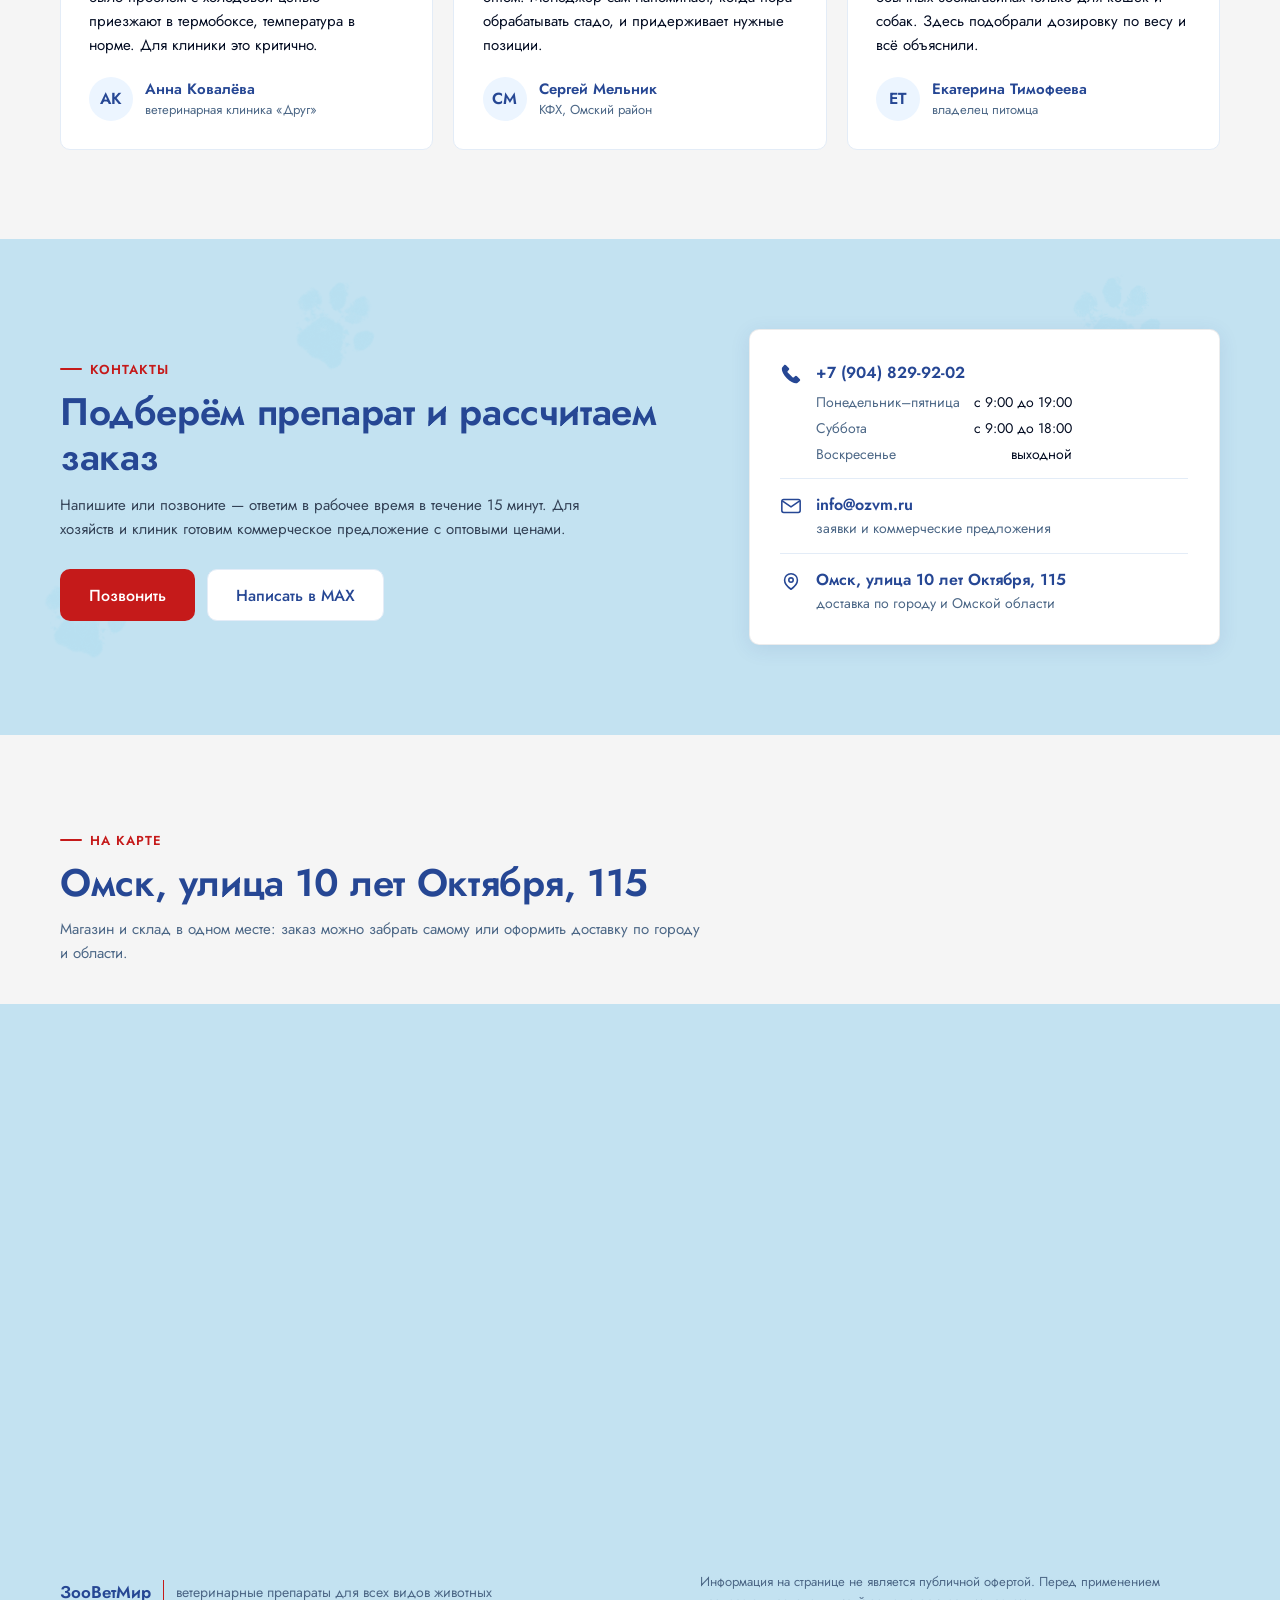
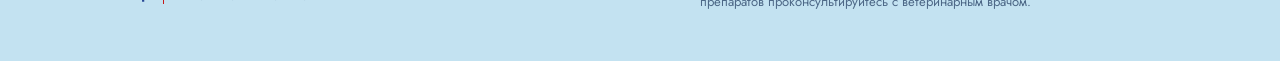
==== commit 1100ea0d: "Опт: список «для кого» плитками с номерами вместо перечисления Co-Authored-By: Claude Opus 5 <norepl" ====
--- a/landing/index.html
+++ b/landing/index.html
@@ -353,13 +353,13 @@
             </div>
 
             <div class="wholesale__facts">
-              <span class="wholesale__who-label">Для кого:</span>
+              <span class="wholesale__who-label">Для кого</span>
               <ul class="wholesale__tags">
-                <li>зоомагазинов</li>
-                <li>ветеринарных клиник</li>
-                <li>питомников</li>
-                <li>предпринимателей</li>
-                <li>оптовых покупателей</li>
+                <li>Зоомагазины</li>
+                <li>Ветеринарные клиники</li>
+                <li>Питомники</li>
+                <li>Предприниматели</li>
+                <li>Оптовые покупатели</li>
               </ul>
             </div>
           </div>
--- a/landing/css/landing.css
+++ b/landing/css/landing.css
@@ -813,33 +813,43 @@
 
 .wholesale__who-label {
   display: block;
-  margin-bottom: 12px;
+  margin-bottom: 14px;
+  font-size: 13px;
   font-weight: 600;
+  letter-spacing: 0.08em;
+  text-transform: uppercase;
+  color: var(--color-muted);
+}
+
+/* Не перечисление в строчку, а стопка плиток: справа появляется
+   плотный графический блок, который держит правую половину карточки. */
+.wholesale__tags {
+  display: grid;
+  gap: 8px;
+  counter-reset: who;
+}
+
+.wholesale__tags li {
+  counter-increment: who;
+  display: flex;
+  align-items: center;
+  gap: 14px;
+  padding: 13px 18px;
+  border-radius: var(--radius-md);
+  background: var(--color-primary-bg);
   color: var(--color-primary);
-}
-
-/* Список в столбик с красной чёрточкой — тот же приём, что у пунктов
-   «Почему выбирают» и у надзаголовков секций. */
-.wholesale__tags {
-  display: grid;
-  gap: 9px;
-}
-
-.wholesale__tags li {
-  display: flex;
-  align-items: baseline;
-  gap: 11px;
   font-size: 16px;
-}
-
+  font-weight: 500;
+}
+
+/* Номер вместо иконки: своих пиктограмм под эти роли в проекте нет,
+   а рисовать их специально ради списка не стоит. */
 .wholesale__tags li::before {
-  content: '';
+  content: counter(who, decimal-leading-zero);
   flex: none;
-  width: 14px;
-  height: 2px;
-  border-radius: 2px;
-  background: var(--color-accent);
-  transform: translateY(-5px);
+  font-size: 13px;
+  font-weight: 600;
+  color: var(--color-accent);
 }
 
 .wholesale__geo {
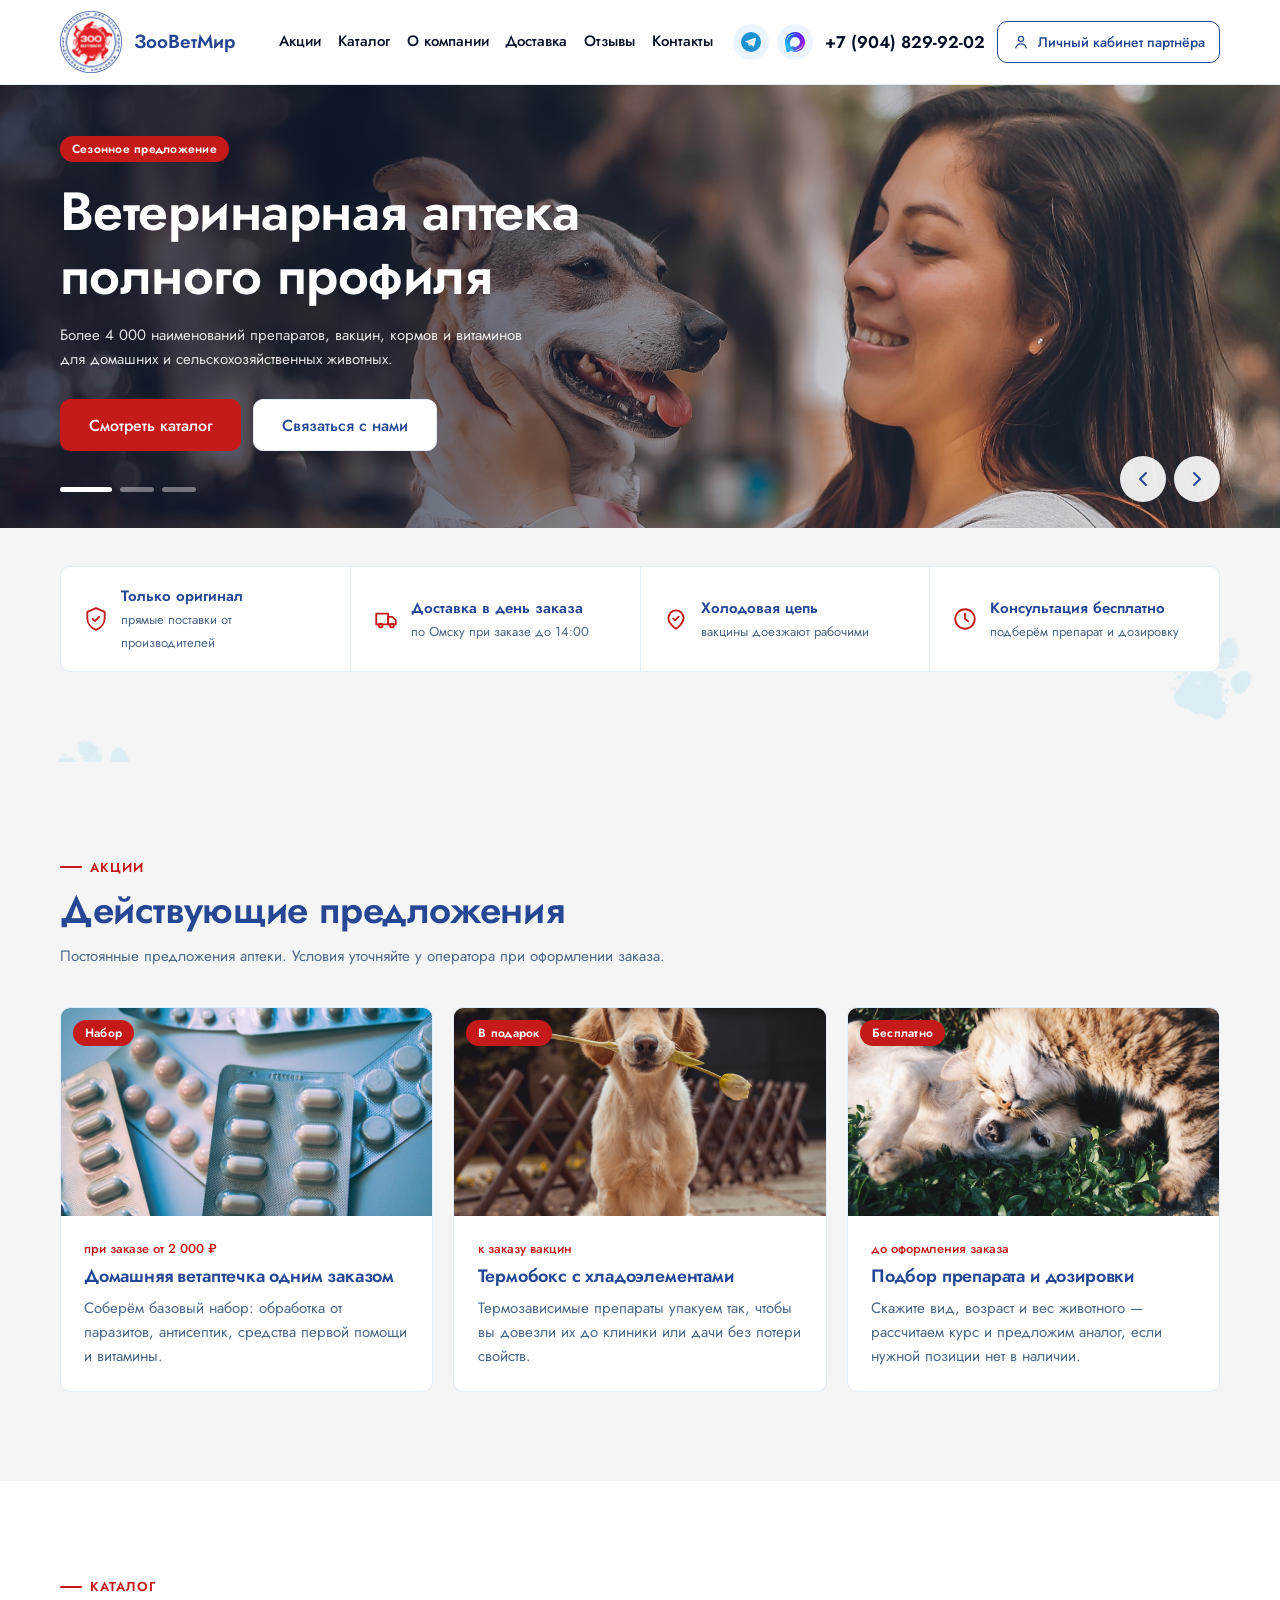
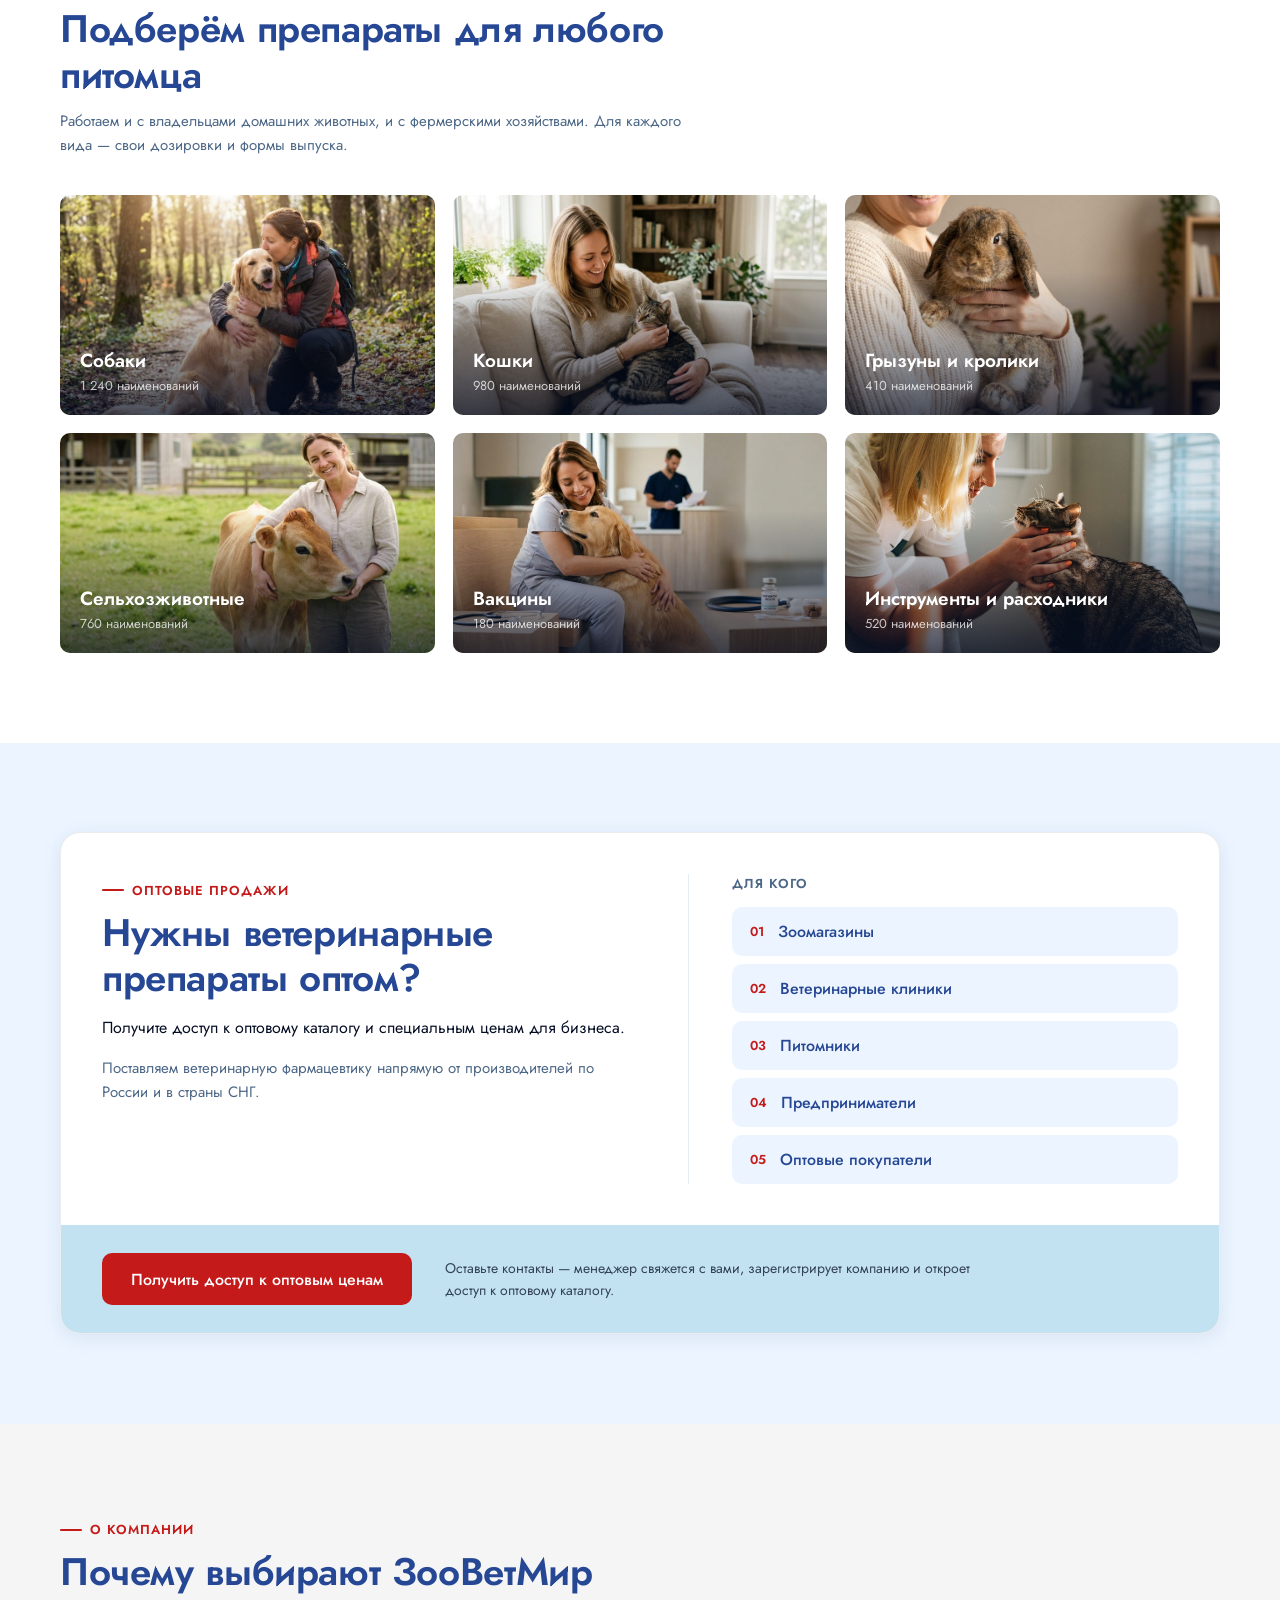
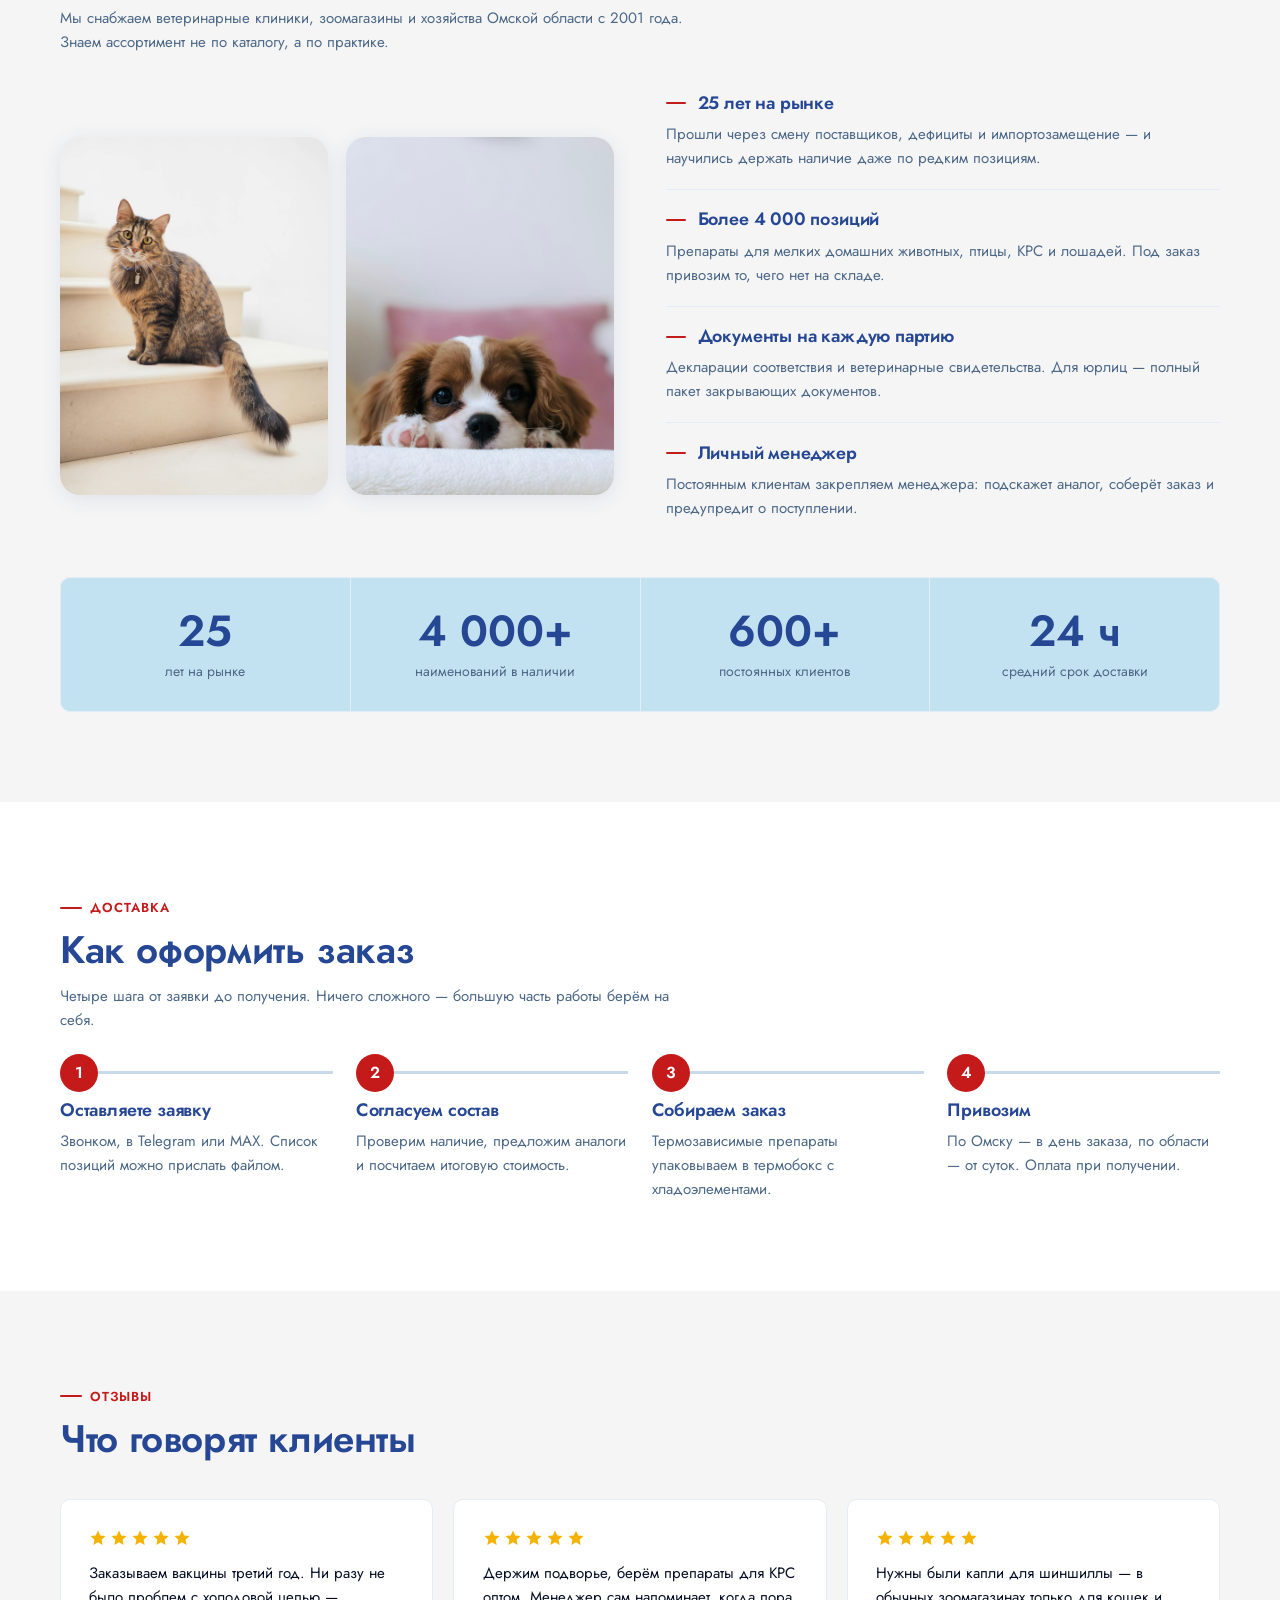
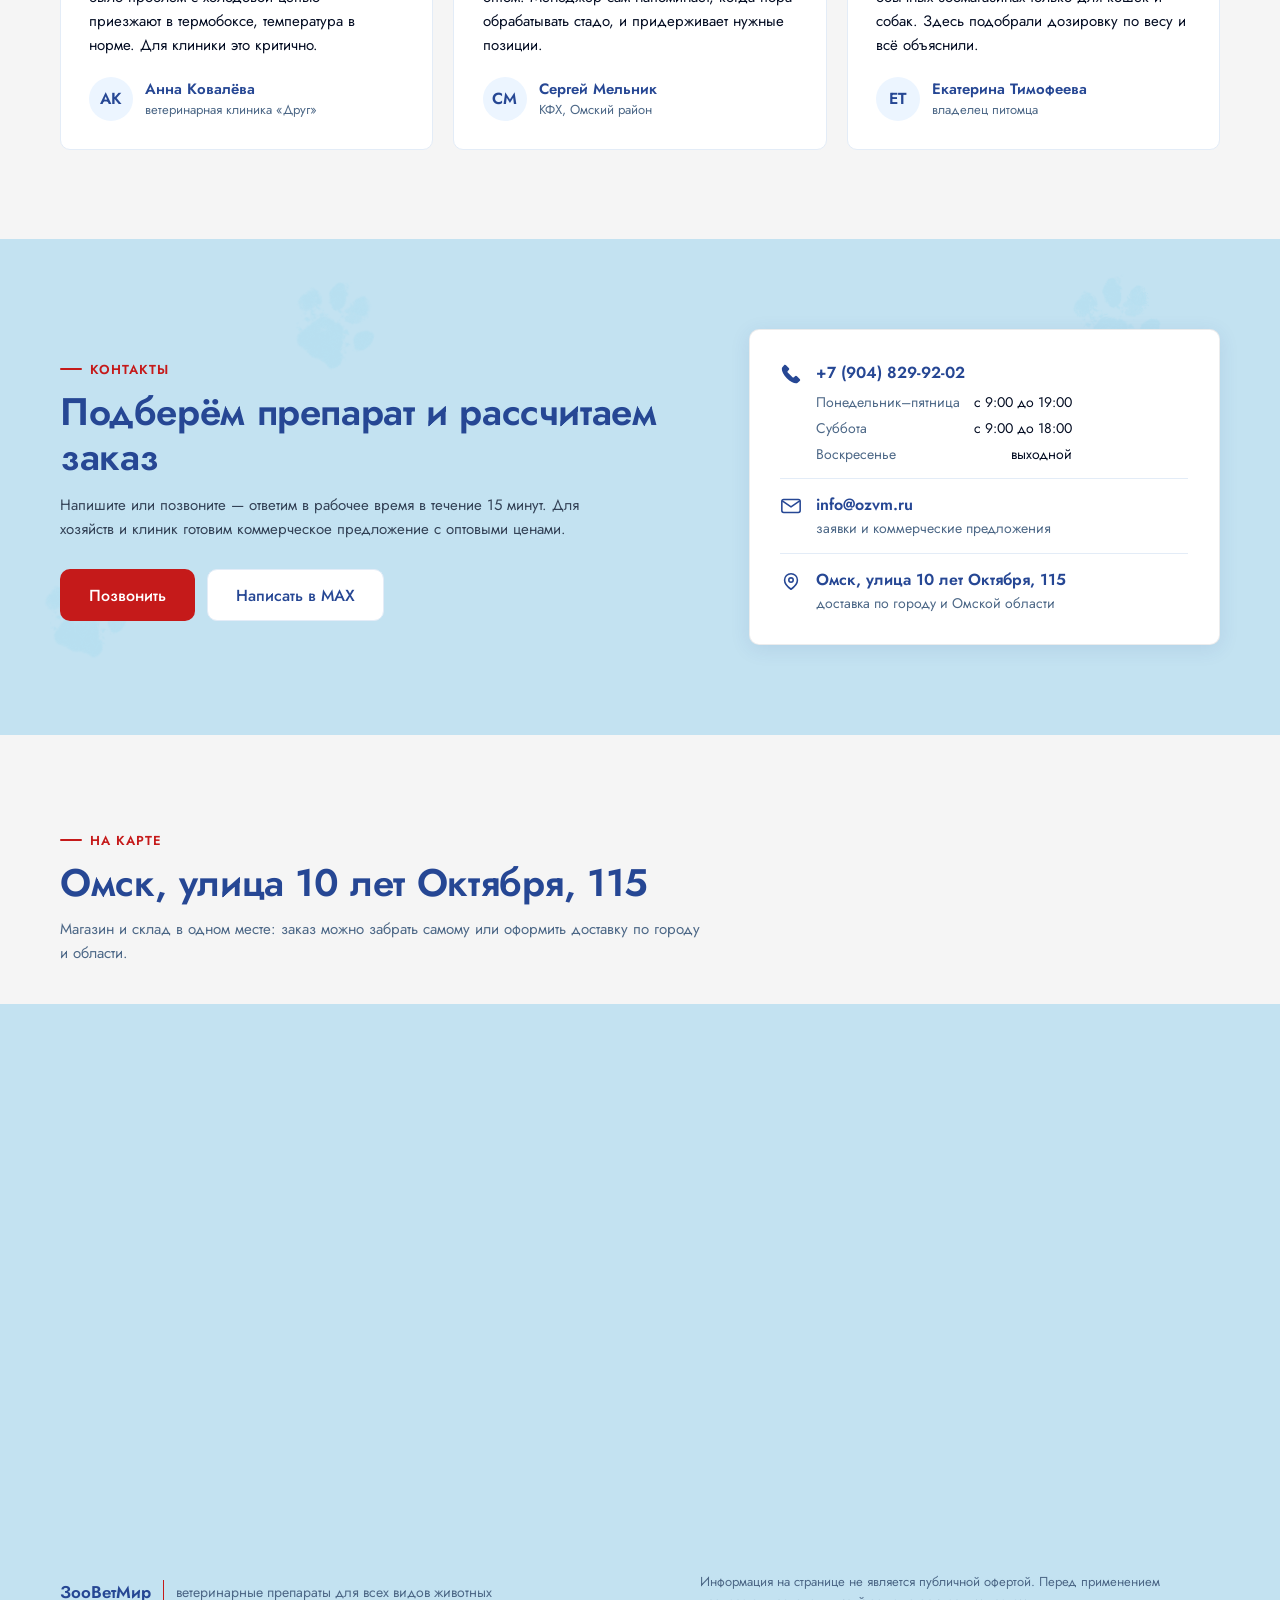
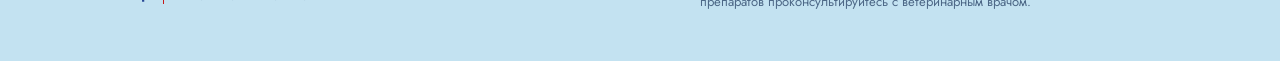
==== commit c0aa07d7: "Надзаголовок блока опта: «Оптовые продажи» Co-Authored-By: Claude Opus 5 <noreply@anthropic.com>" ====
--- a/landing/index.html
+++ b/landing/index.html
@@ -341,7 +341,7 @@
         <div class="wholesale__card">
           <div class="wholesale__top">
             <div class="wholesale__pitch">
-              <span class="section__kicker">Оптом</span>
+              <span class="section__kicker">Оптовые продажи</span>
               <h2>Нужны ветеринарные препараты оптом?</h2>
               <p class="wholesale__lead">
                 Получите доступ к оптовому каталогу и специальным ценам для бизнеса.
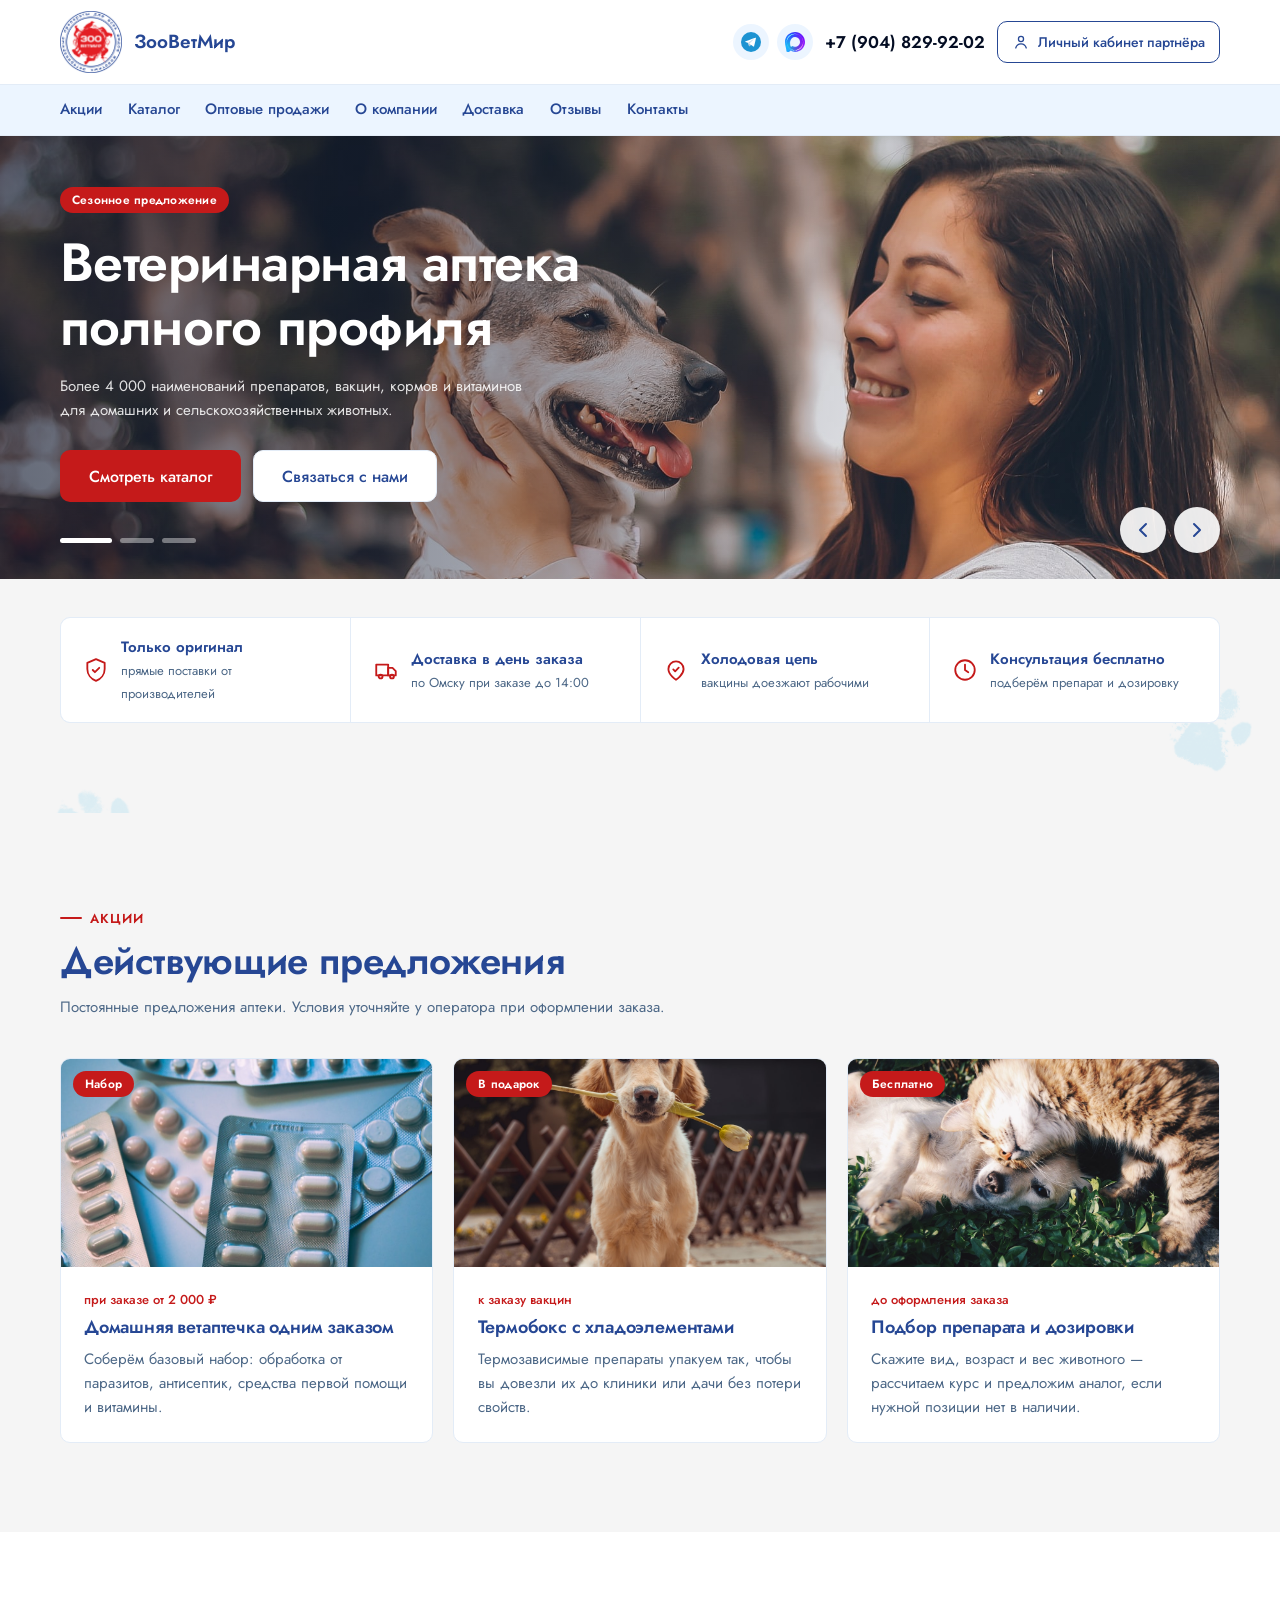
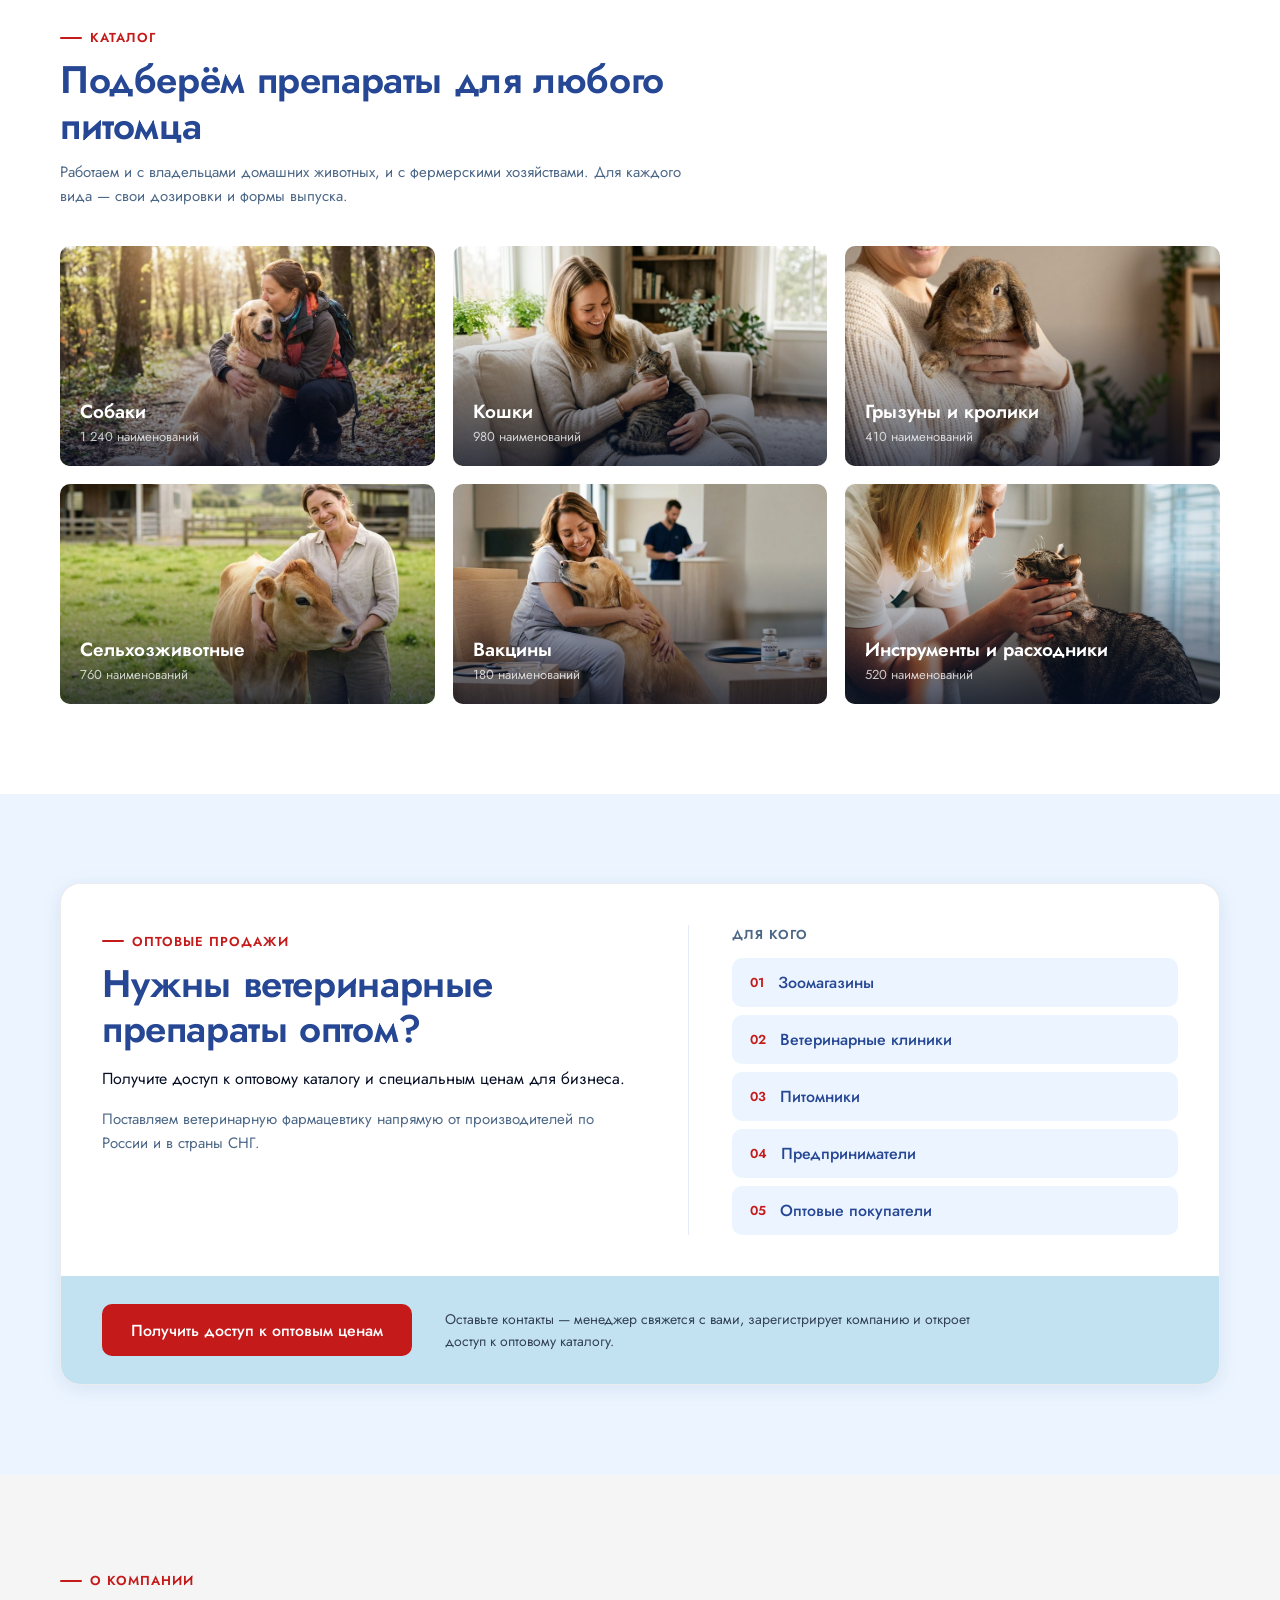
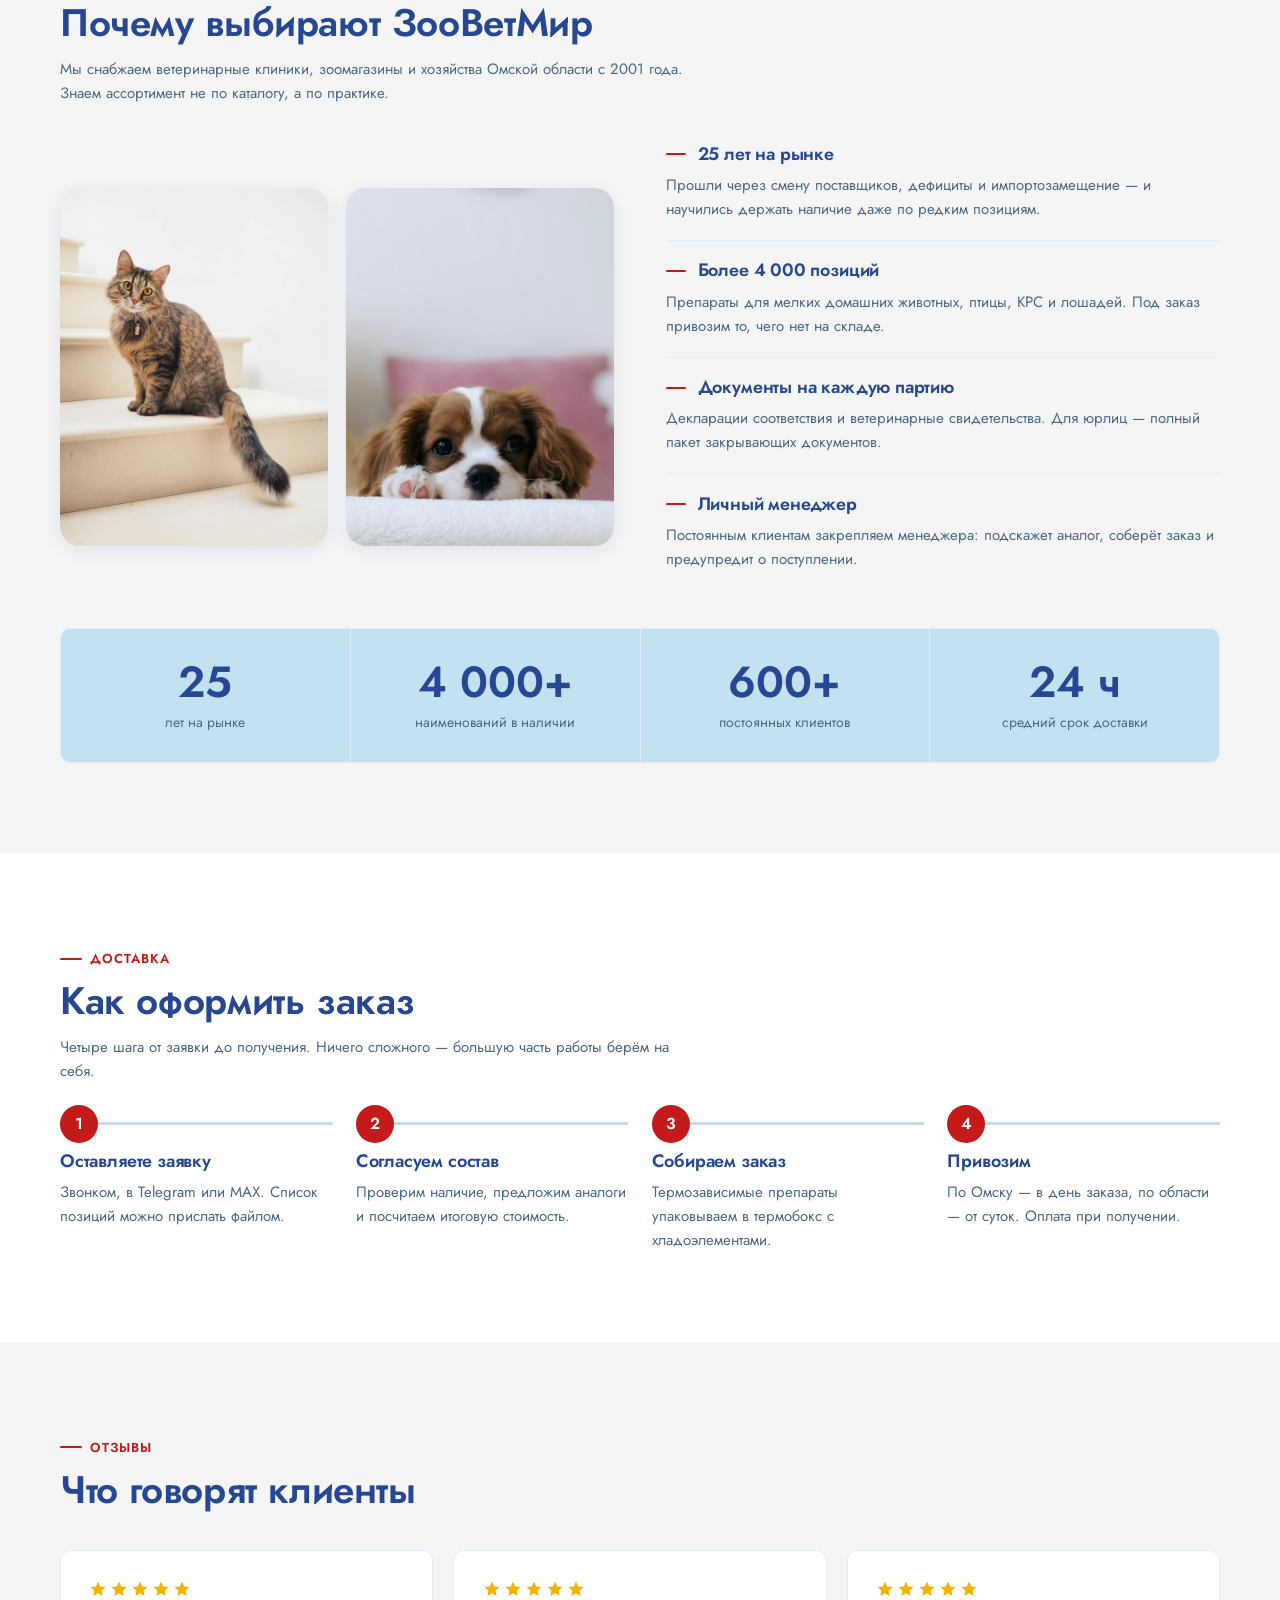
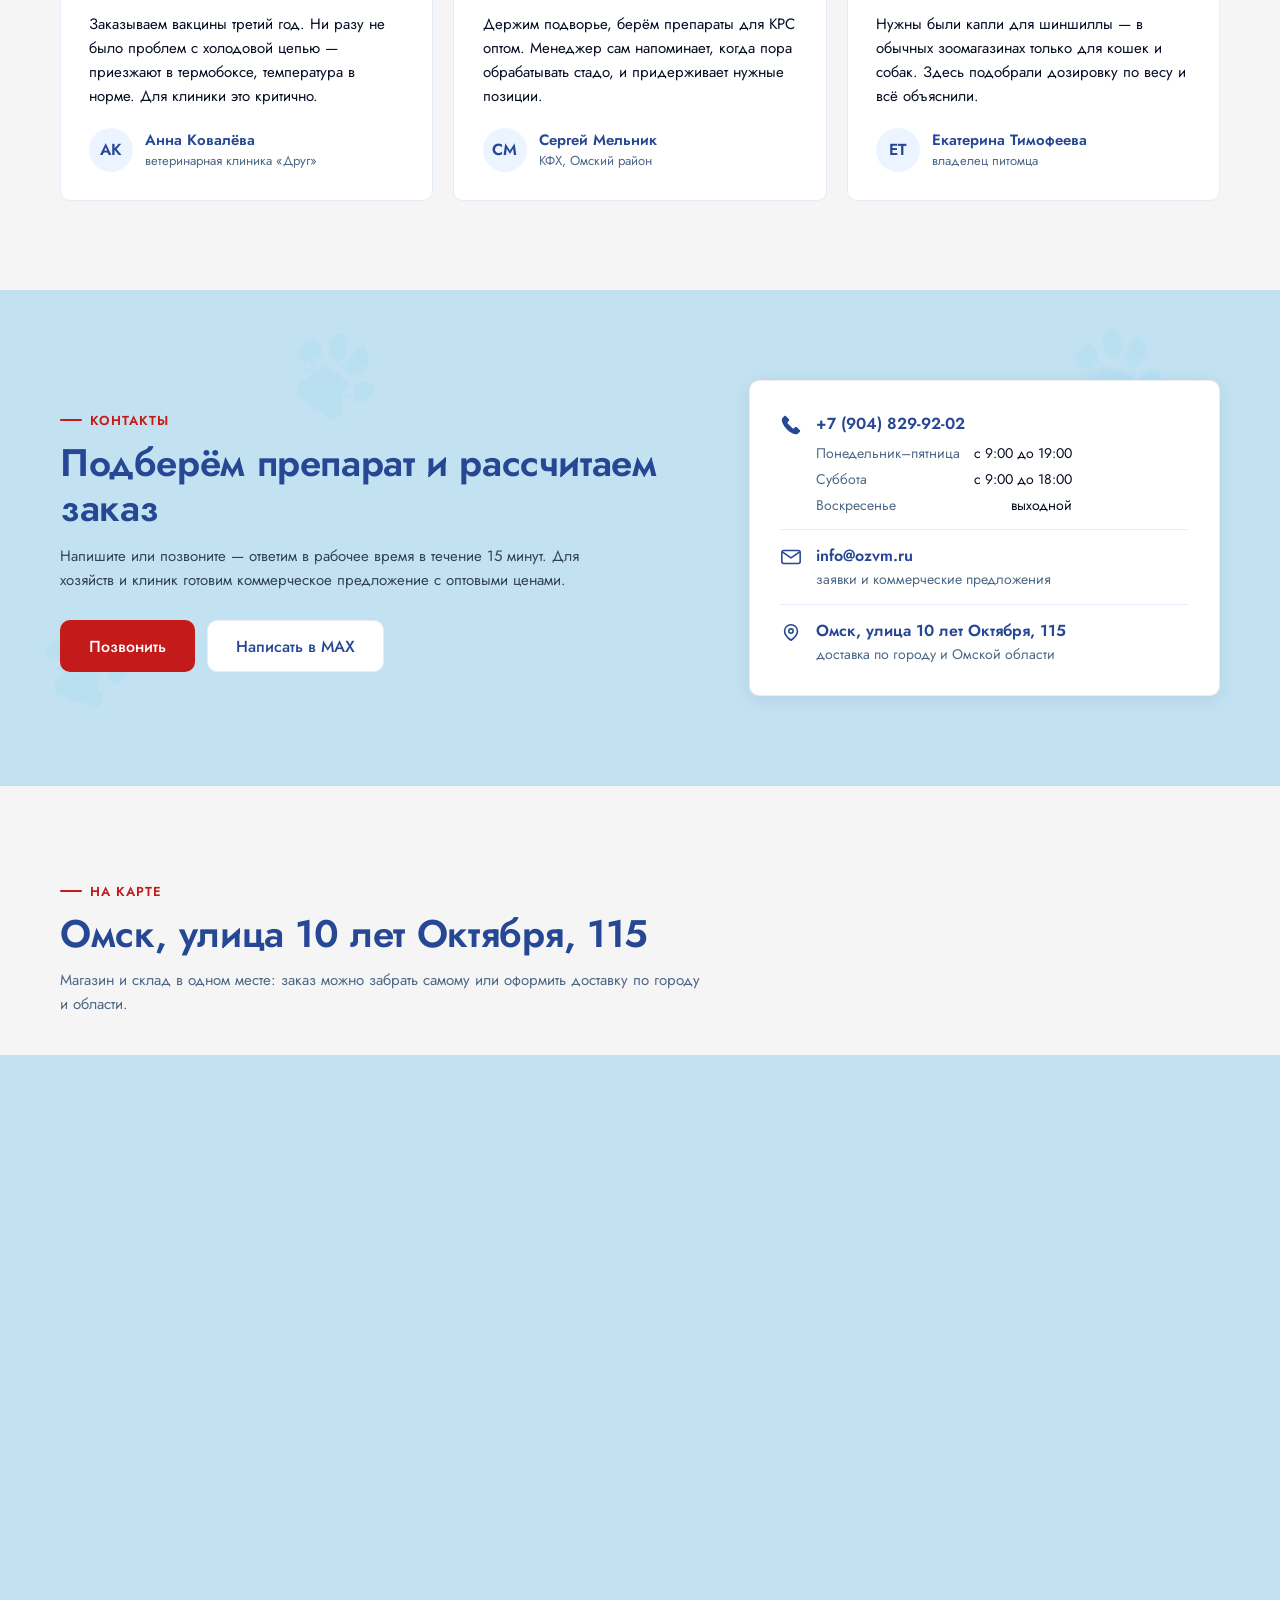
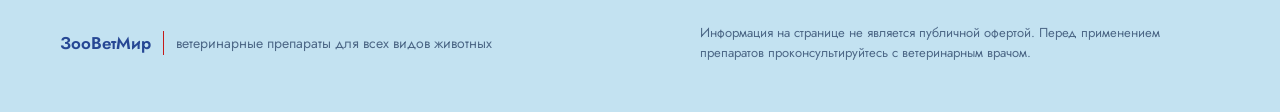
==== commit 62d1980f: "Меню полосой под шапкой, кнопка «наверх», ссылка кабинета, слабее затемнение слайдов Co-Authored-By:" ====
--- a/landing/index.html
+++ b/landing/index.html
@@ -26,15 +26,6 @@
         </span>
       </a>
 
-      <nav class="header__nav" data-nav>
-        <a href="#promotions">Акции</a>
-        <a href="#categories">Каталог</a>
-        <a href="#advantages">О компании</a>
-        <a href="#steps">Доставка</a>
-        <a href="#reviews">Отзывы</a>
-        <a href="#contacts">Контакты</a>
-      </nav>
-
       <div class="header__actions">
         <div class="header__socials">
           <a class="header__social" href="https://t.me/zoovetmir" target="_blank" rel="noopener" aria-label="Telegram">
@@ -54,21 +45,33 @@
           <b>+7 (904) 829-92-02</b>
         </a>
 
-        <!-- Кабинет партнёра: пока заглушка, авторизация не подключена.
-             Когда появится вход — меняется на <a href>, стили те же. -->
-        <button class="header__lk" type="button" title="Раздел в разработке"
-                aria-label="Личный кабинет партнёра">
+        <a class="header__lk" href="https://ozvm.ru/lk" target="_blank" rel="noopener"
+           aria-label="Личный кабинет партнёра">
           <svg width="18" height="18" viewBox="0 0 24 24" fill="none" aria-hidden="true">
             <circle cx="12" cy="8" r="3.4" stroke="currentColor" stroke-width="1.7"/>
             <path d="M5 20c.9-3.6 3.7-5.6 7-5.6s6.1 2 7 5.6" stroke="currentColor" stroke-width="1.7" stroke-linecap="round"/>
           </svg>
           <span>Личный кабинет партнёра</span>
-        </button>
+        </a>
 
         <button class="header__burger" type="button" data-burger aria-label="Меню" aria-expanded="false">
           <span></span>
         </button>
       </div>
+    </div>
+
+    <!-- Меню отдельной полосой под шапкой: в самой шапке освободилось место,
+         и в меню помещается седьмой пункт. -->
+    <div class="header__navbar">
+      <nav class="container header__nav" data-nav>
+        <a href="#promotions">Акции</a>
+        <a href="#categories">Каталог</a>
+        <a href="#wholesale">Оптовые продажи</a>
+        <a href="#advantages">О компании</a>
+        <a href="#steps">Доставка</a>
+        <a href="#reviews">Отзывы</a>
+        <a href="#contacts">Контакты</a>
+      </nav>
     </div>
   </header>
 
@@ -674,6 +677,13 @@
   <!-- Контент из админки (/admin.html, раздел «Розница»).
        Пока в админке ничего не сохраняли — скрипт ничего не делает
        и страница остаётся той статикой, что выше. -->
+  <button class="to-top" type="button" data-to-top aria-label="Наверх">
+    <svg width="22" height="22" viewBox="0 0 24 24" fill="none" aria-hidden="true">
+      <path d="M12 19V6M6 12l6-6 6 6" stroke="currentColor" stroke-width="2"
+            stroke-linecap="round" stroke-linejoin="round" />
+    </svg>
+  </button>
+
   <script src="/js/landing-store.js"></script>
   <script src="/landing/js/landing-content.js"></script>
   <script src="/landing/js/landing.js"></script>
--- a/landing/css/landing.css
+++ b/landing/css/landing.css
@@ -106,8 +106,7 @@
    ========================================================= */
 
 /* Кабинет партнёра — в правой части шапки, рядом с телефоном.
-   Пока это <button> без действия: авторизация не подключена.
-   Когда появится вход, тег меняется на <a href> — стили те же. */
+   Ведёт на кабинет основного проекта (ozvm.ru/lk). */
 .header__lk {
   display: inline-flex;
   align-items: center;
@@ -183,19 +182,26 @@
   max-width: 190px;
 }
 
+/* Полоса меню под шапкой. Голубая заливка отделяет её и от белой шапки,
+   и от первого слайда, а пункты перестают тесниться рядом с телефоном. */
+.header__navbar {
+  background: var(--color-primary-bg);
+  border-top: 1px solid var(--color-line);
+}
+
 .header__nav {
   display: flex;
   align-items: center;
-  gap: clamp(10px, 1.3vw, 22px);
-  margin-left: auto;
-  min-width: 0;
+  gap: clamp(14px, 2vw, 34px);
+  min-height: 50px;
+  max-width: 1560px;
 }
 
 .header__nav a {
   font-size: 15px;
   white-space: nowrap;
   font-weight: 500;
-  color: var(--color-ink);
+  color: var(--color-primary);
   padding: 6px 0;
   border-bottom: 2px solid transparent;
   transition: color 0.2s ease, border-color 0.2s ease;
@@ -210,6 +216,7 @@
   display: flex;
   align-items: center;
   gap: 12px;
+  margin-left: auto;
   flex-shrink: 0;
 }
 
@@ -312,8 +319,13 @@
 @media (max-width: 1000px) {
   .header__burger { display: grid; }
 
+  /* Полоса убирается из потока, и меню снова становится выпадающим
+     списком под шапкой — разметка и скрипт при этом те же. */
+  .header__navbar { display: contents; }
+
   .header__nav {
     position: absolute;
+    min-height: 0;
     top: 100%;
     left: 0;
     right: 0;
@@ -336,6 +348,10 @@
     border-bottom: 1px solid var(--color-line);
   }
 
+  .header__nav a:hover {
+    border-bottom-color: var(--color-line);
+  }
+
   .header__actions { margin-left: auto; }
 }
 
@@ -402,7 +418,9 @@
   z-index: -2;
 }
 
-/* Затемнение слева, чтобы текст читался на любой фотографии */
+/* Затемнение слева, чтобы текст читался на любой фотографии.
+   Держим его настолько слабым, насколько позволяет читаемость: фото
+   должно оставаться видимым, а не уходить в тёмное пятно. */
 .slide::before {
   content: '';
   position: absolute;
@@ -410,9 +428,9 @@
   z-index: -1;
   background: linear-gradient(
     100deg,
-    rgba(4, 13, 35, 0.78) 0%,
-    rgba(4, 13, 35, 0.55) 40%,
-    rgba(4, 13, 35, 0.1) 72%,
+    rgba(4, 13, 35, 0.62) 0%,
+    rgba(4, 13, 35, 0.38) 40%,
+    rgba(4, 13, 35, 0.06) 72%,
     rgba(4, 13, 35, 0) 92%
   );
 }
@@ -1304,3 +1322,63 @@
   font-size: 13px;
   max-width: 520px;
 }
+
+/* =========================================================
+   10. Кнопка «наверх»
+   ========================================================= */
+
+/* Появляется, когда первый экран уже прокручен, и не мешает контенту:
+   висит в правом нижнем углу поверх страницы. */
+.to-top {
+  position: fixed;
+  right: clamp(16px, 2.5vw, 34px);
+  bottom: clamp(16px, 2.5vw, 34px);
+  z-index: 60;
+  display: grid;
+  place-items: center;
+  width: 52px;
+  height: 52px;
+  padding: 0;
+  border: none;
+  border-radius: 50%;
+  background: var(--color-primary);
+  color: var(--color-white);
+  box-shadow: var(--shadow-card-hover);
+  cursor: pointer;
+  opacity: 0;
+  visibility: hidden;
+  transform: translateY(12px);
+  transition: opacity 0.25s ease, transform 0.25s ease,
+              visibility 0.25s ease, background-color 0.2s ease;
+}
+
+.to-top.is-visible {
+  opacity: 1;
+  visibility: visible;
+  transform: none;
+}
+
+.to-top:hover {
+  background: var(--color-accent);
+}
+
+@media (max-width: 620px) {
+  .to-top {
+    width: 46px;
+    height: 46px;
+  }
+}
+
+/* Шапка липкая и стала выше на полосу меню — якоря должны
+   останавливаться под ней, а не заезжать под шапку. */
+.section,
+.hero {
+  scroll-margin-top: 136px;
+}
+
+@media (max-width: 1000px) {
+  .section,
+  .hero {
+    scroll-margin-top: 88px;
+  }
+}
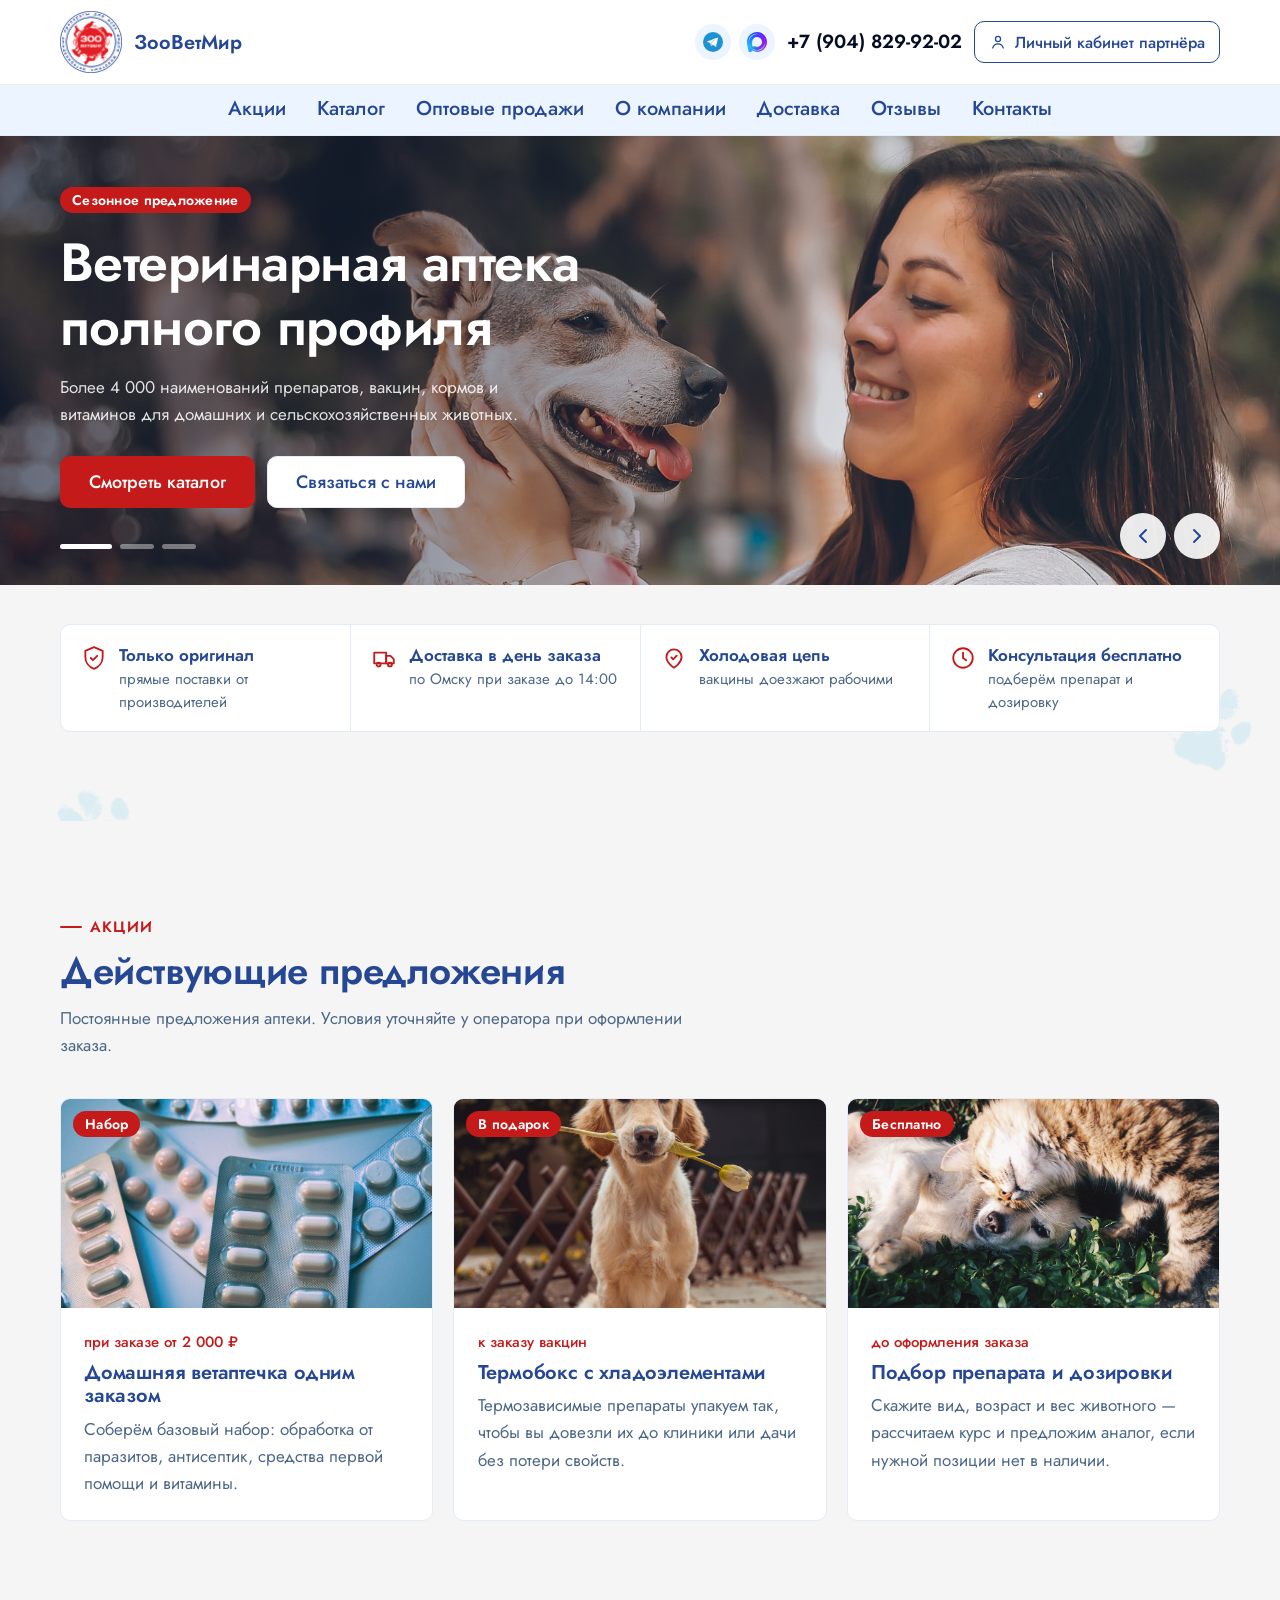
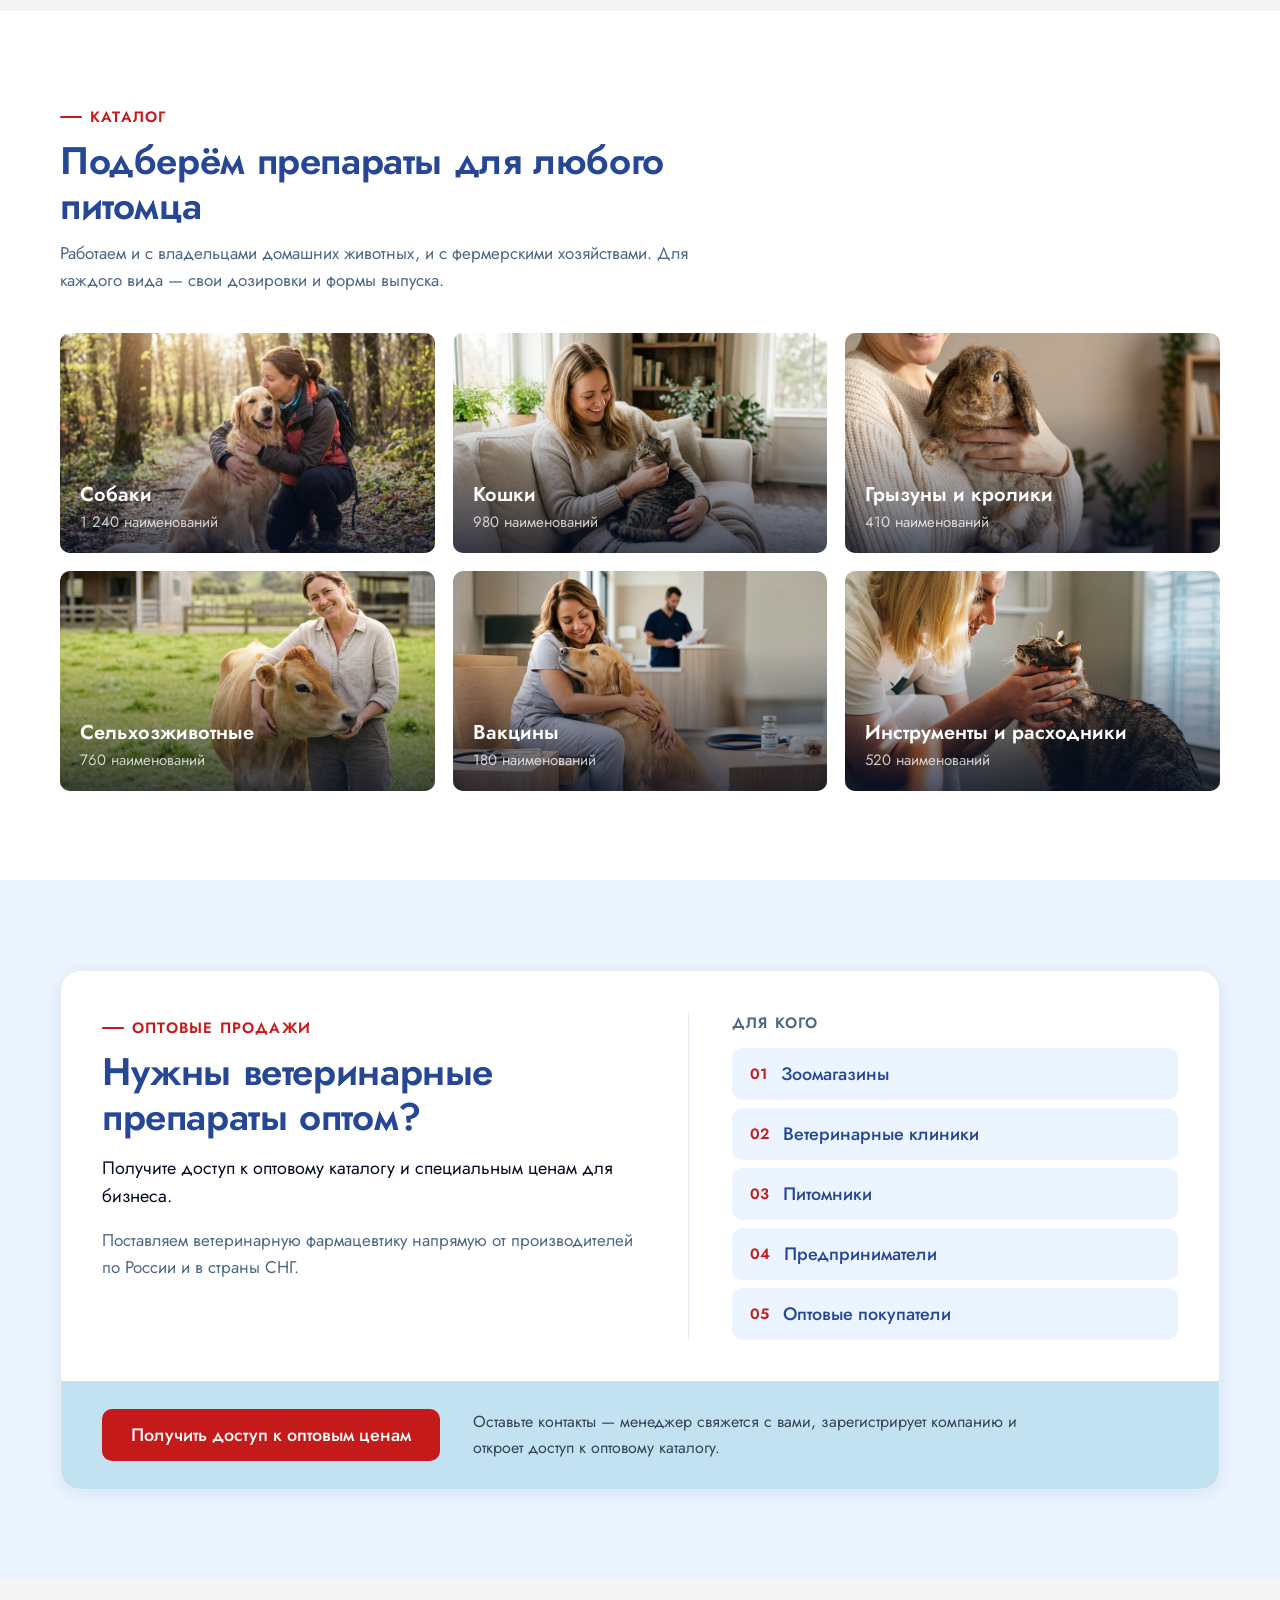
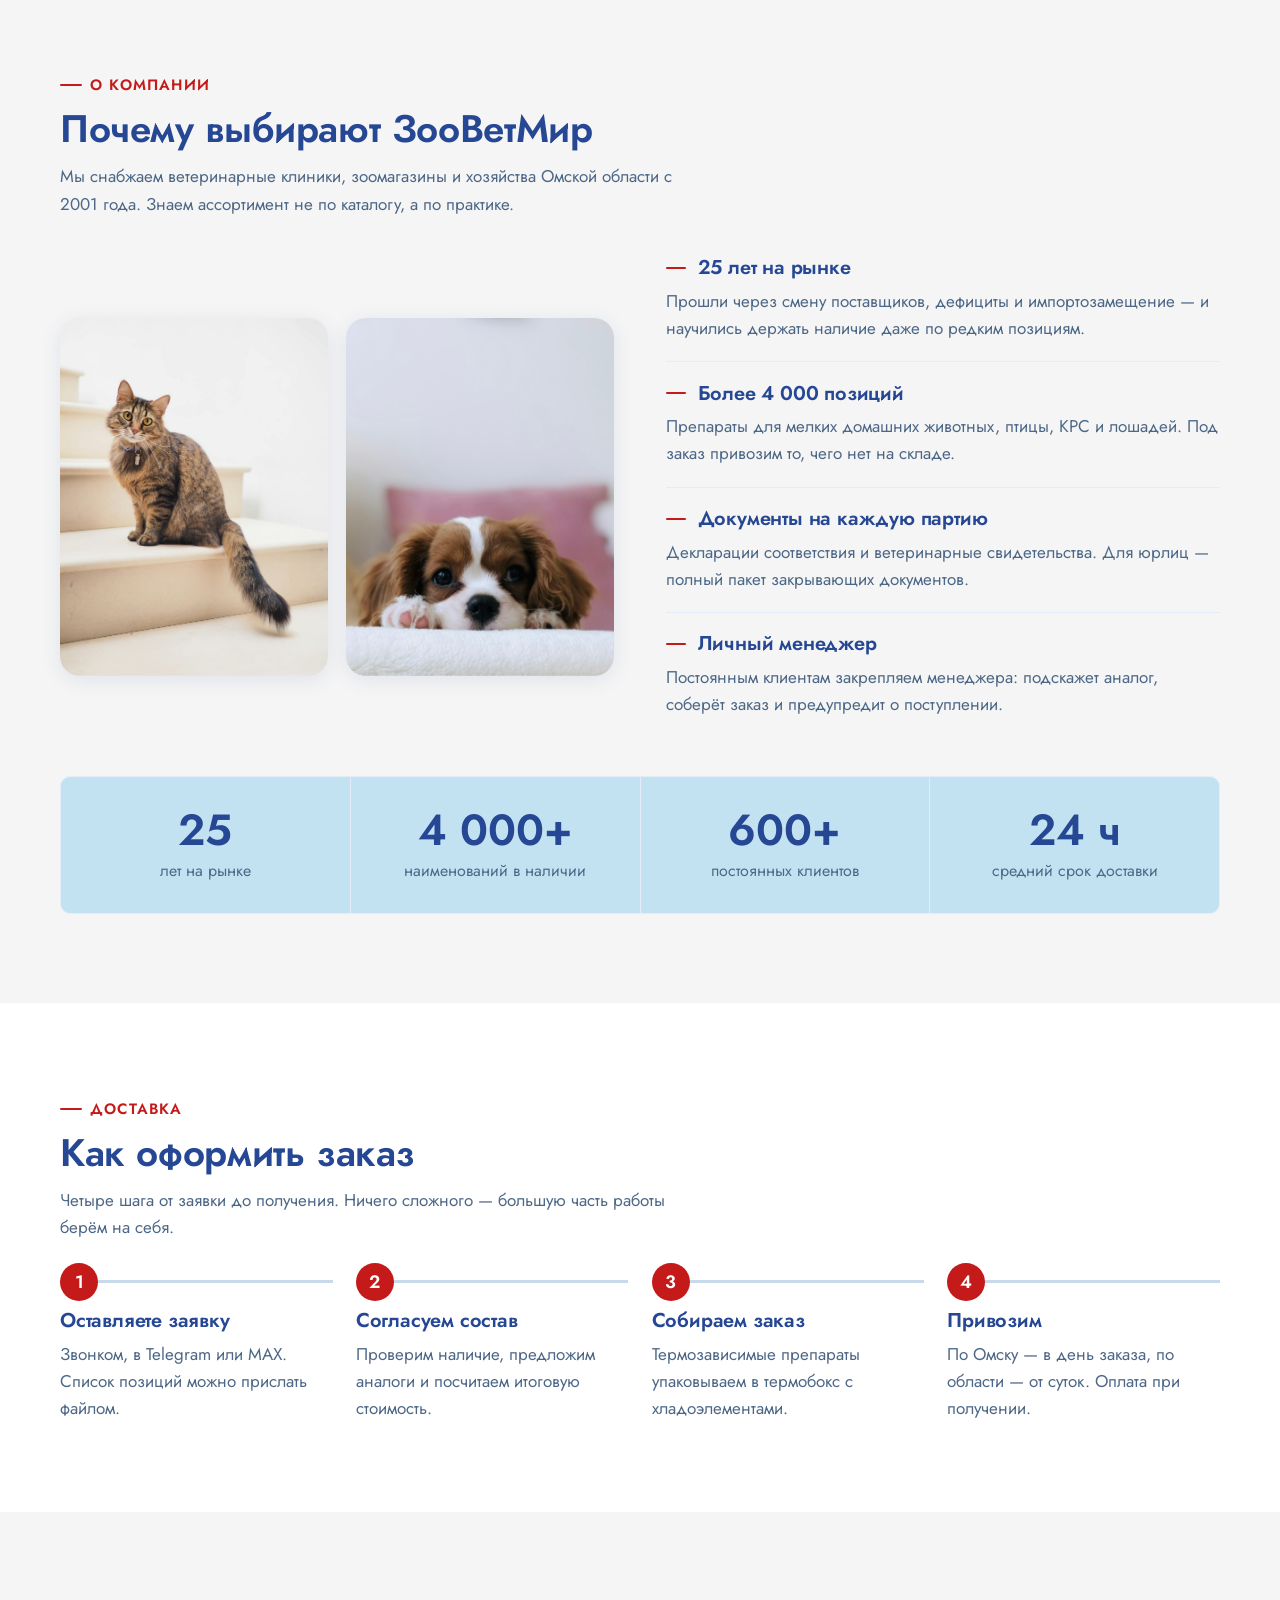
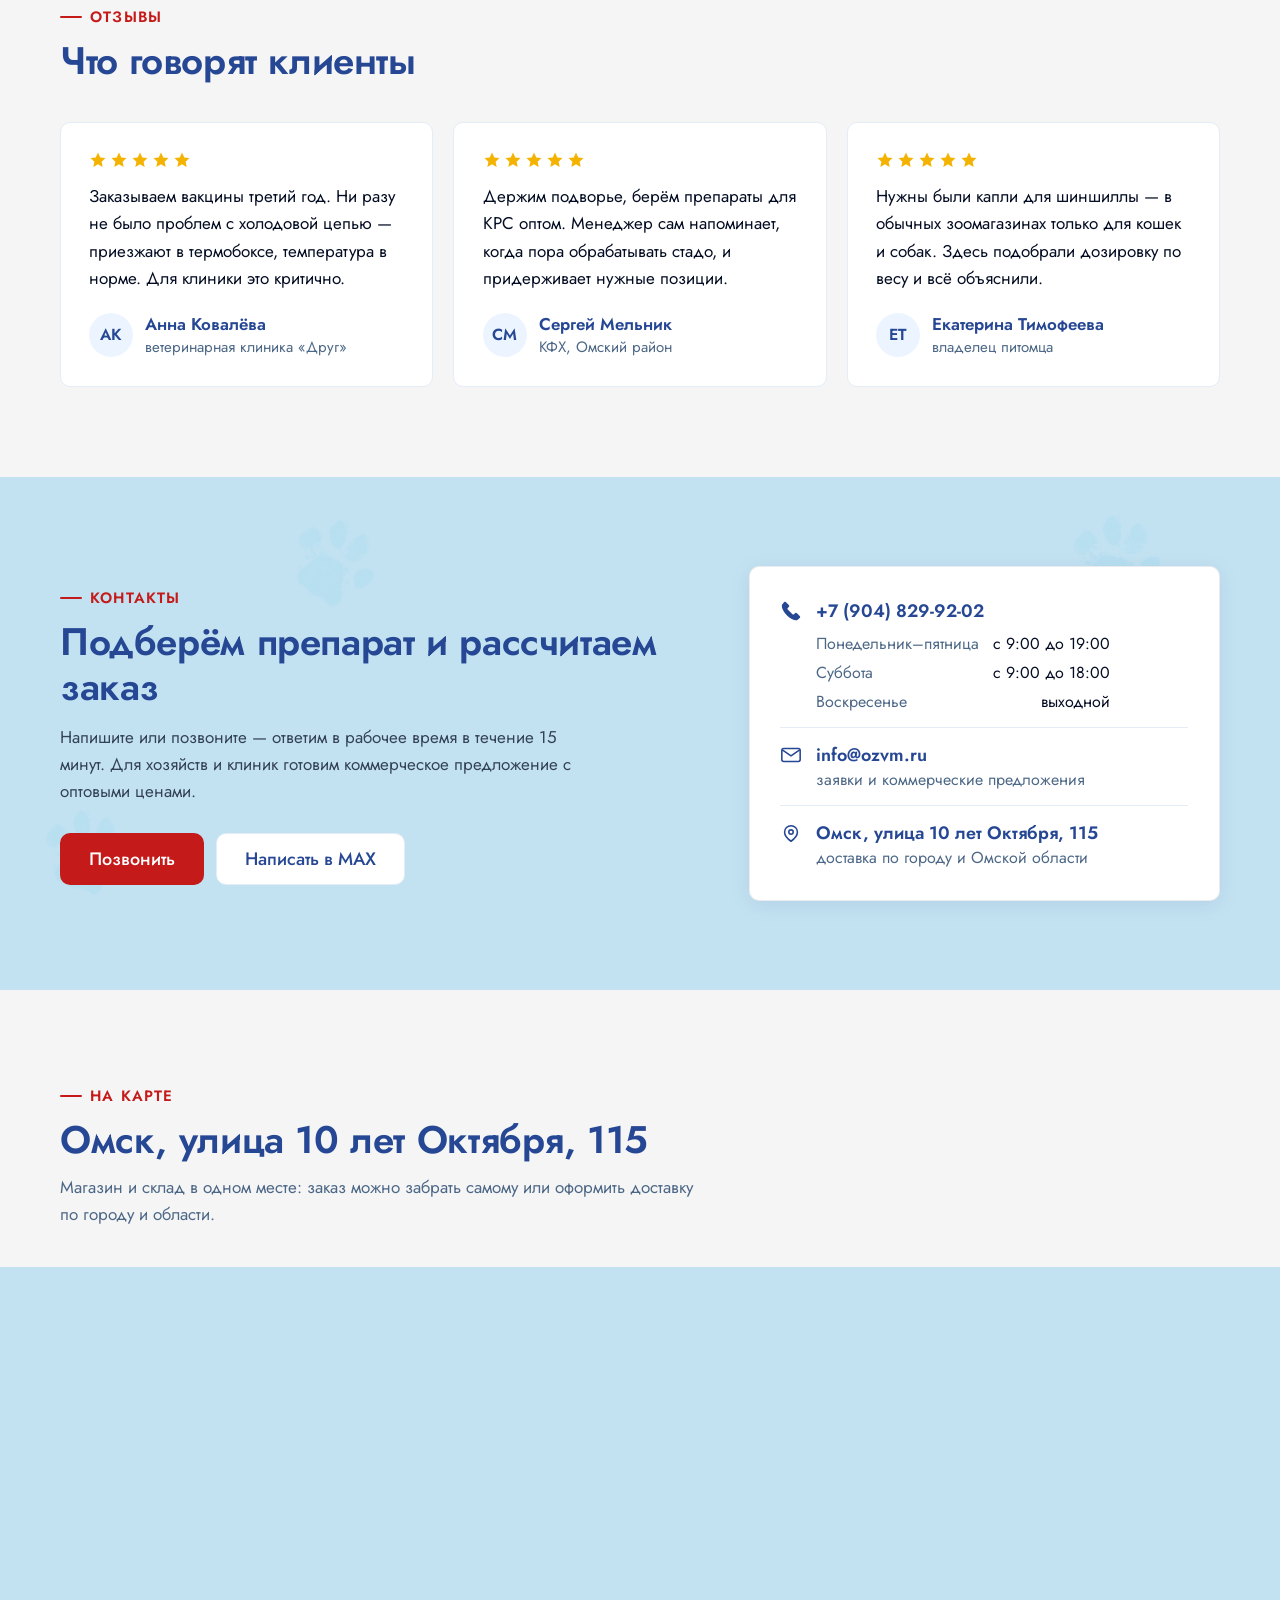
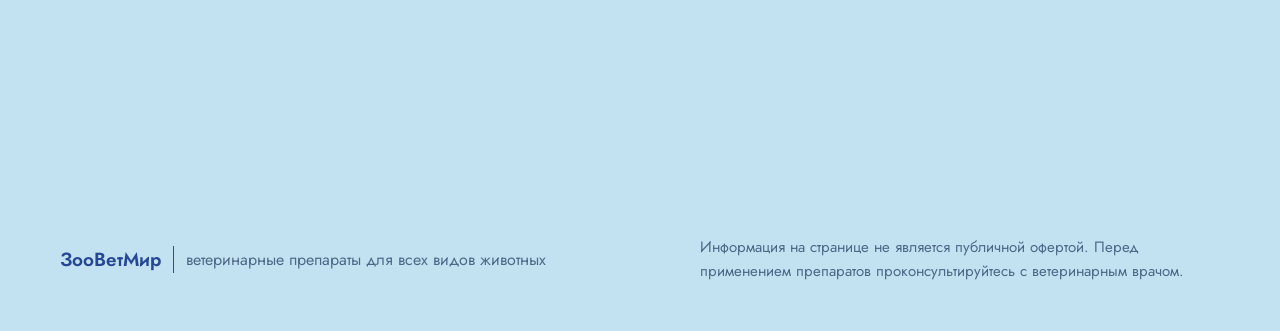
==== commit 9e14d4e9: "Подготовка к развороту на поддомене: конфиг nginx, docker, план, обёртка API Co-Authored-By: Claude " ====
--- a/landing/index.html
+++ b/landing/index.html
@@ -684,6 +684,7 @@
     </svg>
   </button>
 
+  <script src="/js/config.js"></script>
   <script src="/js/landing-store.js"></script>
   <script src="/landing/js/landing-content.js"></script>
   <script src="/landing/js/landing.js"></script>
--- a/landing/css/base.css
+++ b/landing/css/base.css
@@ -68,12 +68,12 @@
   letter-spacing: -0.01em;
 }
 
-h1 { font-size: clamp(30px, 4.2vw, 54px); }
-h2 { font-size: clamp(25px, 3vw, 40px); }
-h3 { font-size: clamp(18px, 1.4vw, 22px); }
+h1 { font-size: clamp(32px, 4.2vw, 56px); }
+h2 { font-size: clamp(27px, 3vw, 42px); }
+h3 { font-size: clamp(20px, 1.5vw, 24px); }
 
 p {
-  font-size: clamp(15px, 1.05vw, 17px);
+  font-size: clamp(17px, 1.15vw, 19px);
   line-height: 1.6;
 }
 
@@ -109,7 +109,7 @@
   display: inline-flex;
   align-items: center;
   gap: 8px;
-  font-size: 13px;
+  font-size: 15px;
   font-weight: 600;
   letter-spacing: 0.08em;
   text-transform: uppercase;
@@ -142,7 +142,7 @@
   padding: 0 28px;
   border: 1px solid transparent;
   border-radius: var(--radius-md);
-  font-size: 16px;
+  font-size: 18px;
   font-weight: 500;
   cursor: pointer;
   white-space: nowrap;
@@ -188,7 +188,7 @@
 .btn-sm {
   min-height: 42px;
   padding: 0 18px;
-  font-size: 15px;
+  font-size: 17px;
 }
 
 /* ---------- Бейджи ---------- */
@@ -199,7 +199,7 @@
   height: 26px;
   padding: 0 12px;
   border-radius: 999px;
-  font-size: 12px;
+  font-size: 14px;
   font-weight: 600;
   letter-spacing: 0.02em;
 }
--- a/landing/css/landing.css
+++ b/landing/css/landing.css
@@ -119,7 +119,7 @@
   border-radius: var(--radius-md);
   background: var(--color-white);
   color: var(--color-primary);
-  font-size: 14px;
+  font-size: 16px;
   font-weight: 500;
   white-space: nowrap;
   cursor: pointer;
@@ -171,13 +171,13 @@
 }
 
 .header__logo-name {
-  font-size: 19px;
+  font-size: 20px;
   font-weight: 600;
   color: var(--color-primary);
 }
 
 .header__logo-tag {
-  font-size: 11px;
+  font-size: 13px;
   color: var(--color-muted);
   max-width: 190px;
 }
@@ -192,22 +192,28 @@
 .header__nav {
   display: flex;
   align-items: center;
-  gap: clamp(14px, 2vw, 34px);
+  justify-content: center;
+  gap: clamp(16px, 2.4vw, 40px);
   min-height: 50px;
   max-width: 1560px;
 }
 
 .header__nav a {
-  font-size: 15px;
+  font-size: 20px;
+  line-height: 1.15;
   white-space: nowrap;
   font-weight: 500;
   color: var(--color-primary);
-  padding: 6px 0;
+  /* Подчёркивание почти вплотную к тексту. Нижний margin поднимает пункт
+     на 2px: у шрифта очко сидит ниже середины строки. */
+  padding: 3px 0 1px;
+  margin-bottom: 4px;
   border-bottom: 2px solid transparent;
   transition: color 0.2s ease, border-color 0.2s ease;
 }
 
-.header__nav a:hover {
+.header__nav a:hover,
+.header__nav a.is-active {
   color: var(--color-accent);
   border-bottom-color: var(--color-accent);
 }
@@ -228,7 +234,7 @@
 }
 
 .header__phone b {
-  font-size: 17px;
+  font-size: 19px;
   font-weight: 600;
   color: var(--color-ink);
   white-space: nowrap;
@@ -348,7 +354,10 @@
     border-bottom: 1px solid var(--color-line);
   }
 
-  .header__nav a:hover {
+  /* В выпадающем меню подчёркивание — это разделитель строк,
+     поэтому активный пункт выделяется только цветом. */
+  .header__nav a:hover,
+  .header__nav a.is-active {
     border-bottom-color: var(--color-line);
   }
 
@@ -360,8 +369,8 @@
   .header__logo-text { display: none; }
   .header__actions { gap: 10px; }
   .header__logo img { width: 48px; height: 48px; }
-  .header__logo-name { font-size: 17px; }
-  .header__phone b { font-size: 15px; }
+  .header__logo-name { font-size: 19px; }
+  .header__phone b { font-size: 17px; }
 }
 
 /* =========================================================
@@ -617,28 +626,31 @@
   .hero__strip { grid-template-columns: 1fr; }
 }
 
+/* По верху, а не по центру: на крупном шрифте часть подписей уходит
+   в две строки, и заголовки должны стоять в одну линию. */
 .hero__strip-item {
   display: flex;
-  align-items: center;
+  align-items: flex-start;
   gap: 12px;
-  padding: 18px 22px;
+  padding: 18px 20px;
   background: var(--color-white);
 }
 
 .hero__strip-item svg {
   flex-shrink: 0;
+  margin-top: 2px;
   color: var(--color-accent);
 }
 
 .hero__strip-item b {
   display: block;
-  font-size: 15px;
+  font-size: 17px;
   font-weight: 600;
   color: var(--color-primary);
 }
 
 .hero__strip-item span {
-  font-size: 13px;
+  font-size: 15px;
   color: var(--color-muted);
 }
 
@@ -698,7 +710,7 @@
 
 .promo__date {
   display: block;
-  font-size: 13px;
+  font-size: 15px;
   font-weight: 500;
   color: var(--color-accent);
   margin-bottom: 8px;
@@ -710,7 +722,7 @@
 
 .promo__body p {
   color: var(--color-muted);
-  font-size: 15px;
+  font-size: 17px;
 }
 
 /* =========================================================
@@ -776,14 +788,14 @@
 }
 
 .category__name {
-  font-size: 19px;
+  font-size: 20px;
   font-weight: 600;
   color: var(--color-white);
 }
 
 .category__count {
   display: block;
-  font-size: 13px;
+  font-size: 15px;
   font-weight: 400;
   color: rgba(255, 255, 255, 0.75);
   margin-top: 2px;
@@ -819,7 +831,7 @@
 
 .wholesale__lead {
   margin-top: 14px;
-  font-size: clamp(16px, 1.2vw, 19px);
+  font-size: clamp(18px, 1.3vw, 21px);
 }
 
 .wholesale__facts {
@@ -832,7 +844,7 @@
 .wholesale__who-label {
   display: block;
   margin-bottom: 14px;
-  font-size: 13px;
+  font-size: 15px;
   font-weight: 600;
   letter-spacing: 0.08em;
   text-transform: uppercase;
@@ -856,7 +868,7 @@
   border-radius: var(--radius-md);
   background: var(--color-primary-bg);
   color: var(--color-primary);
-  font-size: 16px;
+  font-size: 18px;
   font-weight: 500;
 }
 
@@ -865,7 +877,7 @@
 .wholesale__tags li::before {
   content: counter(who, decimal-leading-zero);
   flex: none;
-  font-size: 13px;
+  font-size: 15px;
   font-weight: 600;
   color: var(--color-accent);
 }
@@ -891,7 +903,7 @@
 
 .wholesale__note {
   max-width: 560px;
-  font-size: 14px;
+  font-size: 16px;
   color: var(--color-ink);
   opacity: 0.75;
 }
@@ -956,6 +968,30 @@
   width: 100%;
   aspect-ratio: 3 / 4;
   object-fit: cover;
+  animation: aboutZoom 12s ease-in-out infinite;
+  will-change: transform;
+}
+
+/* Наезд со смещением кадра: камера едет из левого нижнего угла в правый
+   верхний и обратно. Сдвиг держим в пределах запаса, который даёт масштаб
+   (при 1.06 за краем прячется 3% ширины, уводим на 2%), иначе из-под
+   картинки покажется фон. */
+@keyframes aboutZoom {
+  0%   { transform: scale(1.06) translate3d(-2%, 2%, 0); }
+  50%  { transform: scale(1.18) translate3d(2%, -2%, 0); }
+  100% { transform: scale(1.06) translate3d(-2%, 2%, 0); }
+}
+
+/* Второй кадр идёт в обратную сторону и с некратным периодом: когда один
+   наезжает, второй отъезжает — так движение читается, а не выглядит
+   синхронным дрожанием двух картинок. */
+.about__photo:nth-child(2) img {
+  animation-duration: 15s;
+  animation-direction: reverse;
+}
+
+@media (prefers-reduced-motion: reduce) {
+  .about__photo img { animation: none; }
 }
 
 .about__facts li {
@@ -986,7 +1022,7 @@
 
 .about__facts p {
   color: var(--color-muted);
-  font-size: 15px;
+  font-size: 17px;
 }
 
 /* Светлая подложка и тёмные цифры — как бейджи и чипы в основном
@@ -1019,7 +1055,7 @@
 }
 
 .stat__value {
-  font-size: clamp(30px, 3.4vw, 46px);
+  font-size: clamp(32px, 3.4vw, 48px);
   font-weight: 600;
   line-height: 1;
   margin-bottom: 8px;
@@ -1027,7 +1063,7 @@
 }
 
 .stat__label {
-  font-size: 14px;
+  font-size: 16px;
   color: var(--color-muted);
 }
 
@@ -1070,7 +1106,7 @@
   border-radius: 50%;
   background: var(--color-accent);
   color: var(--color-white);
-  font-size: 16px;
+  font-size: 18px;
   font-weight: 600;
 }
 
@@ -1080,7 +1116,7 @@
 
 .step p {
   color: var(--color-muted);
-  font-size: 15px;
+  font-size: 17px;
 }
 
 /* =========================================================
@@ -1111,7 +1147,7 @@
 
 .review__text {
   color: var(--color-ink);
-  font-size: 15px;
+  font-size: 17px;
   margin-bottom: 20px;
 }
 
@@ -1135,13 +1171,13 @@
 }
 
 .review__name {
-  font-size: 15px;
+  font-size: 17px;
   font-weight: 600;
   color: var(--color-primary);
 }
 
 .review__role {
-  font-size: 13px;
+  font-size: 15px;
   color: var(--color-muted);
 }
 
@@ -1220,13 +1256,13 @@
 
 .cta__row b {
   display: block;
-  font-size: 16px;
+  font-size: 18px;
   font-weight: 600;
   color: var(--color-primary);
 }
 
 .cta__row span {
-  font-size: 14px;
+  font-size: 16px;
   color: var(--color-muted);
 }
 
@@ -1246,7 +1282,7 @@
   justify-content: space-between;
   flex-wrap: wrap;
   gap: 4px 14px;
-  font-size: 14px;
+  font-size: 16px;
 }
 
 /* Селекторы с двумя классами — иначе перекрывает .cta__row span */
@@ -1307,7 +1343,7 @@
 }
 
 .footer__brand b {
-  font-size: 17px;
+  font-size: 19px;
   font-weight: 600;
   color: var(--color-primary);
   border-right: 1px solid var(--color-accent);
@@ -1315,11 +1351,11 @@
 }
 
 .footer__brand span {
-  font-size: 14px;
+  font-size: 16px;
 }
 
 .footer__note {
-  font-size: 13px;
+  font-size: 15px;
   max-width: 520px;
 }
 
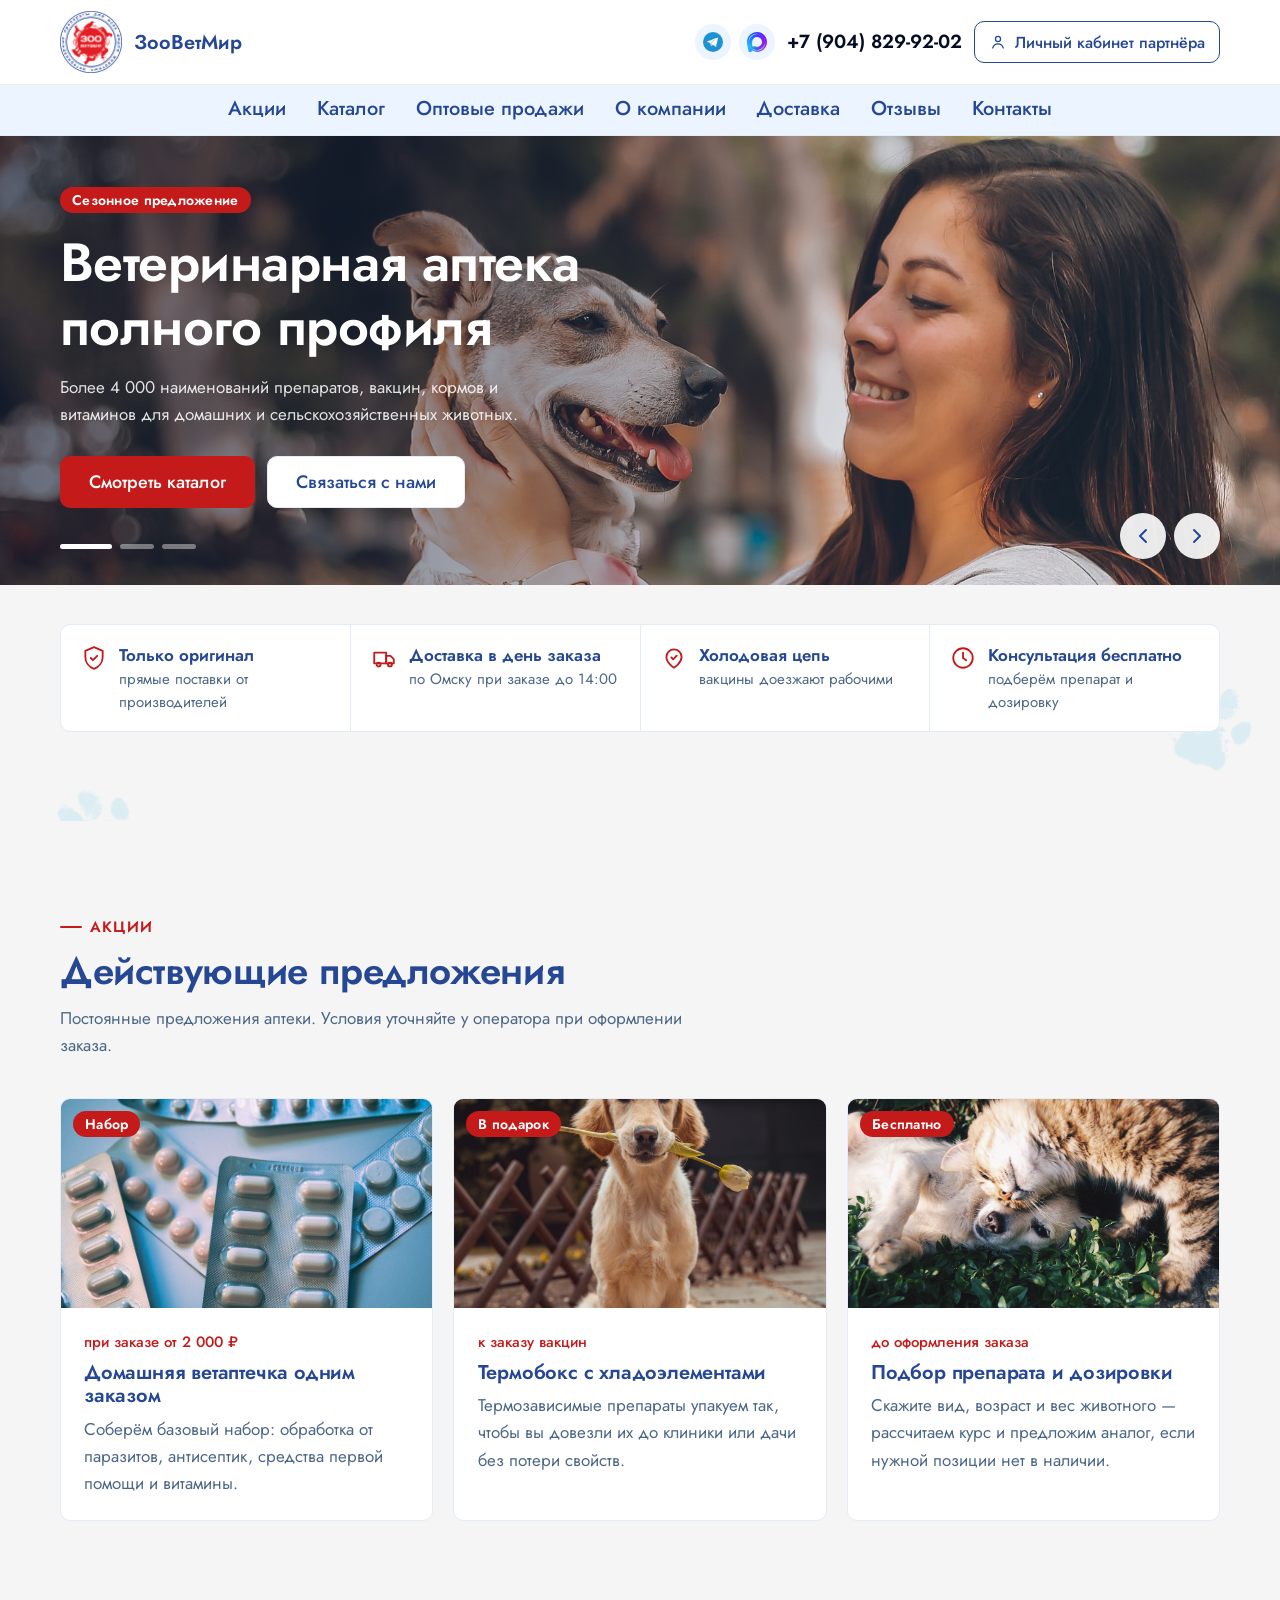
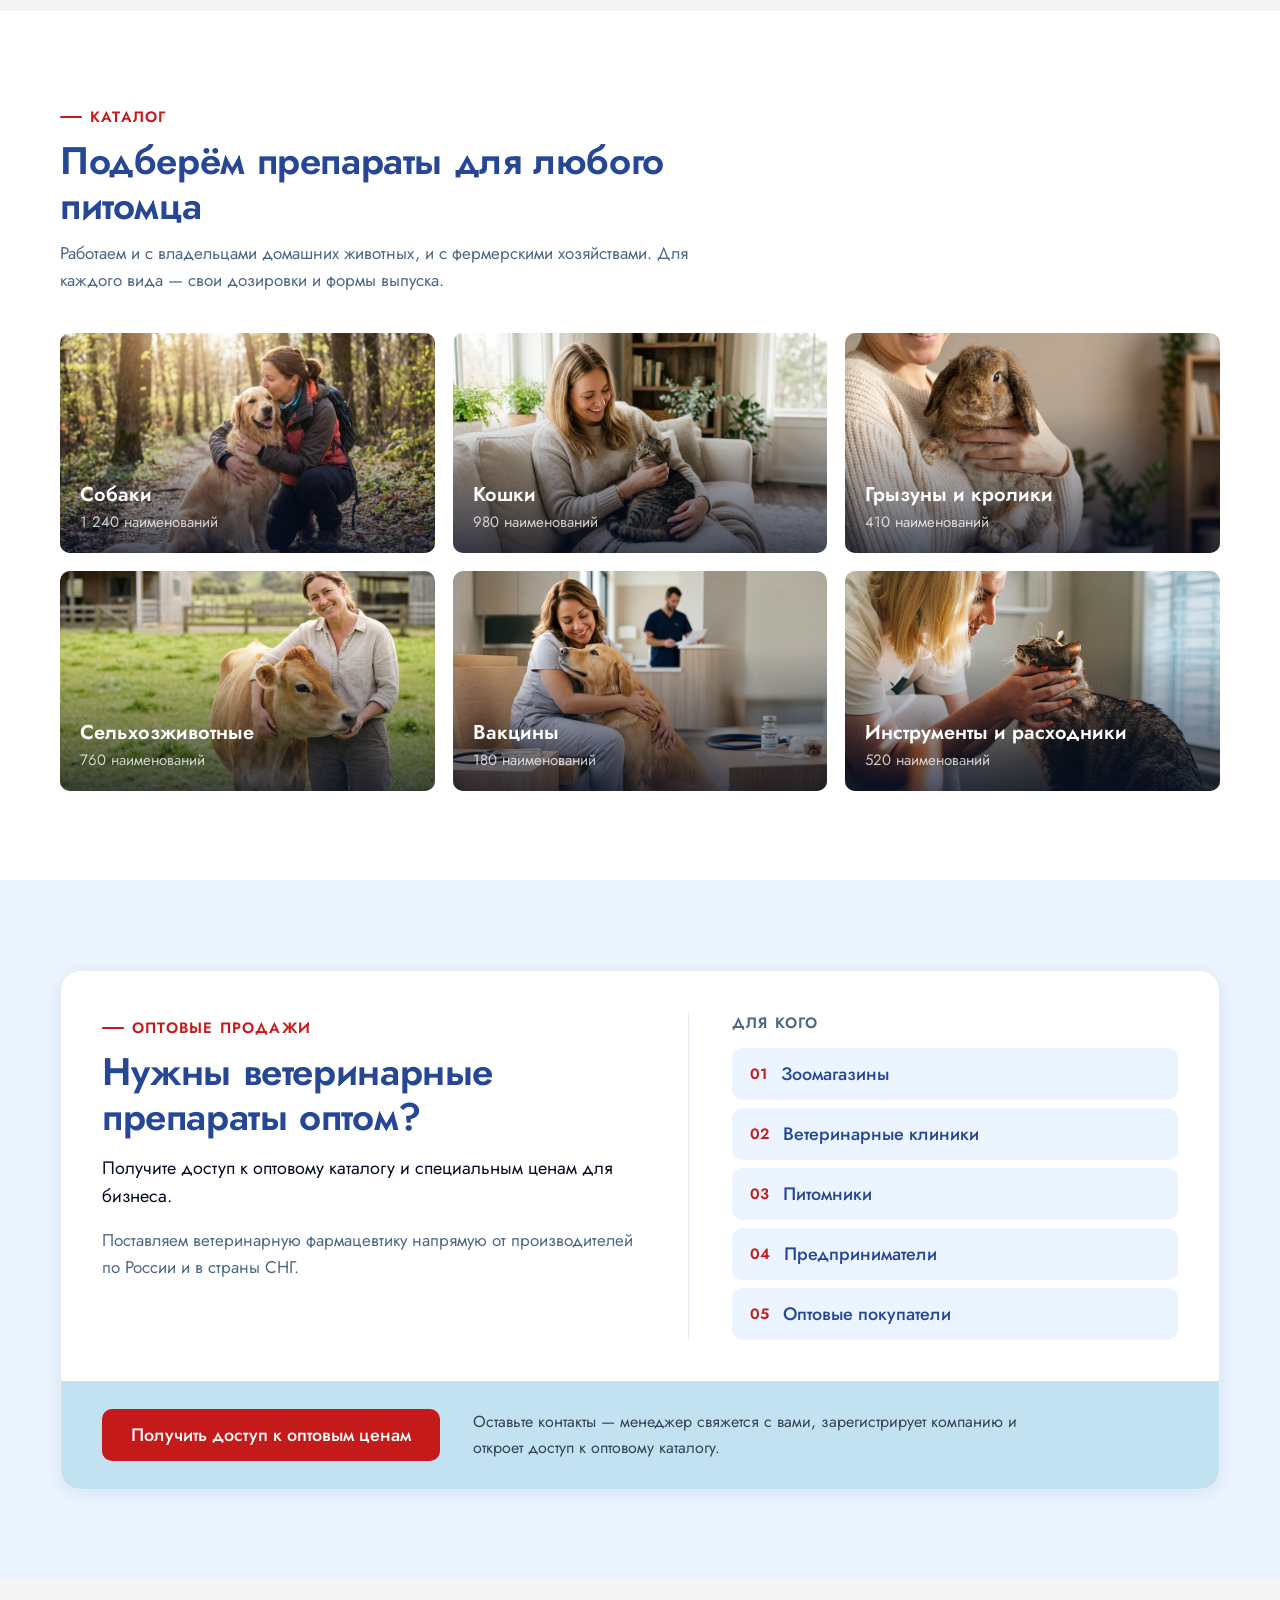
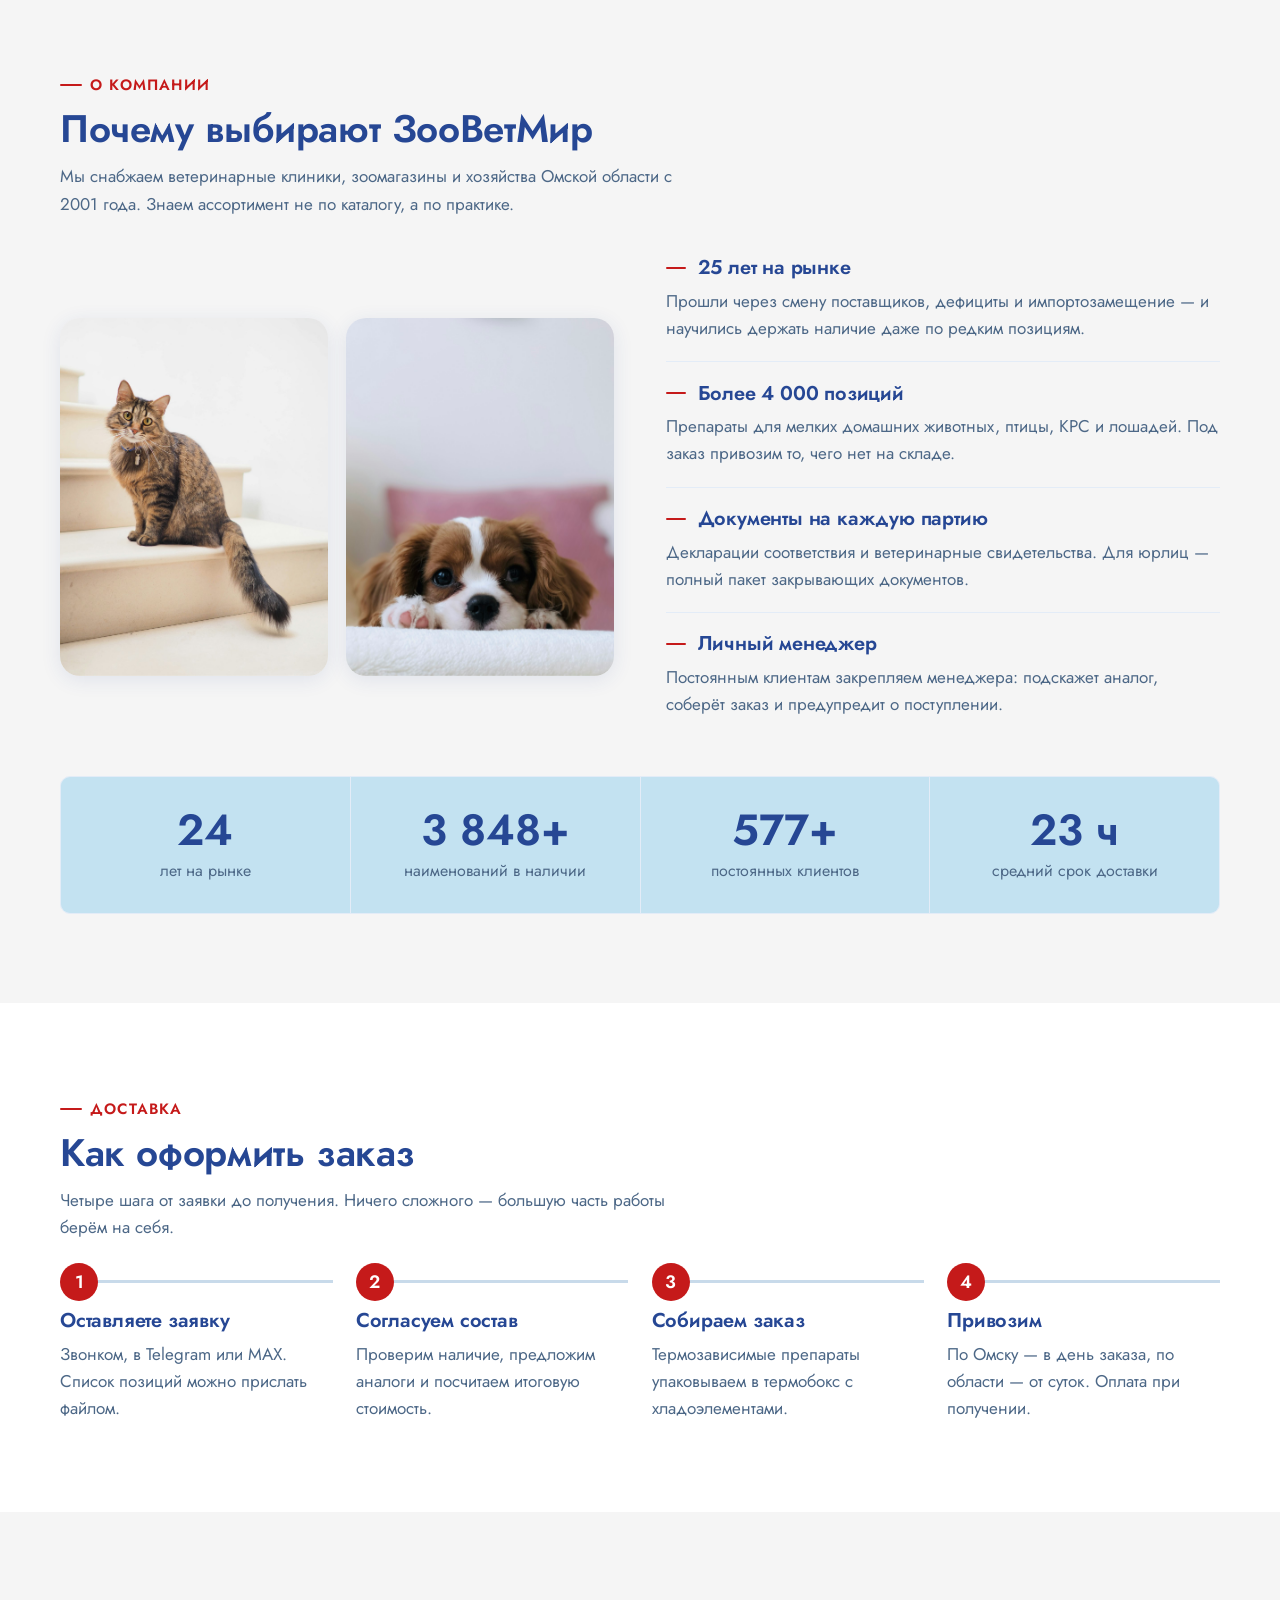
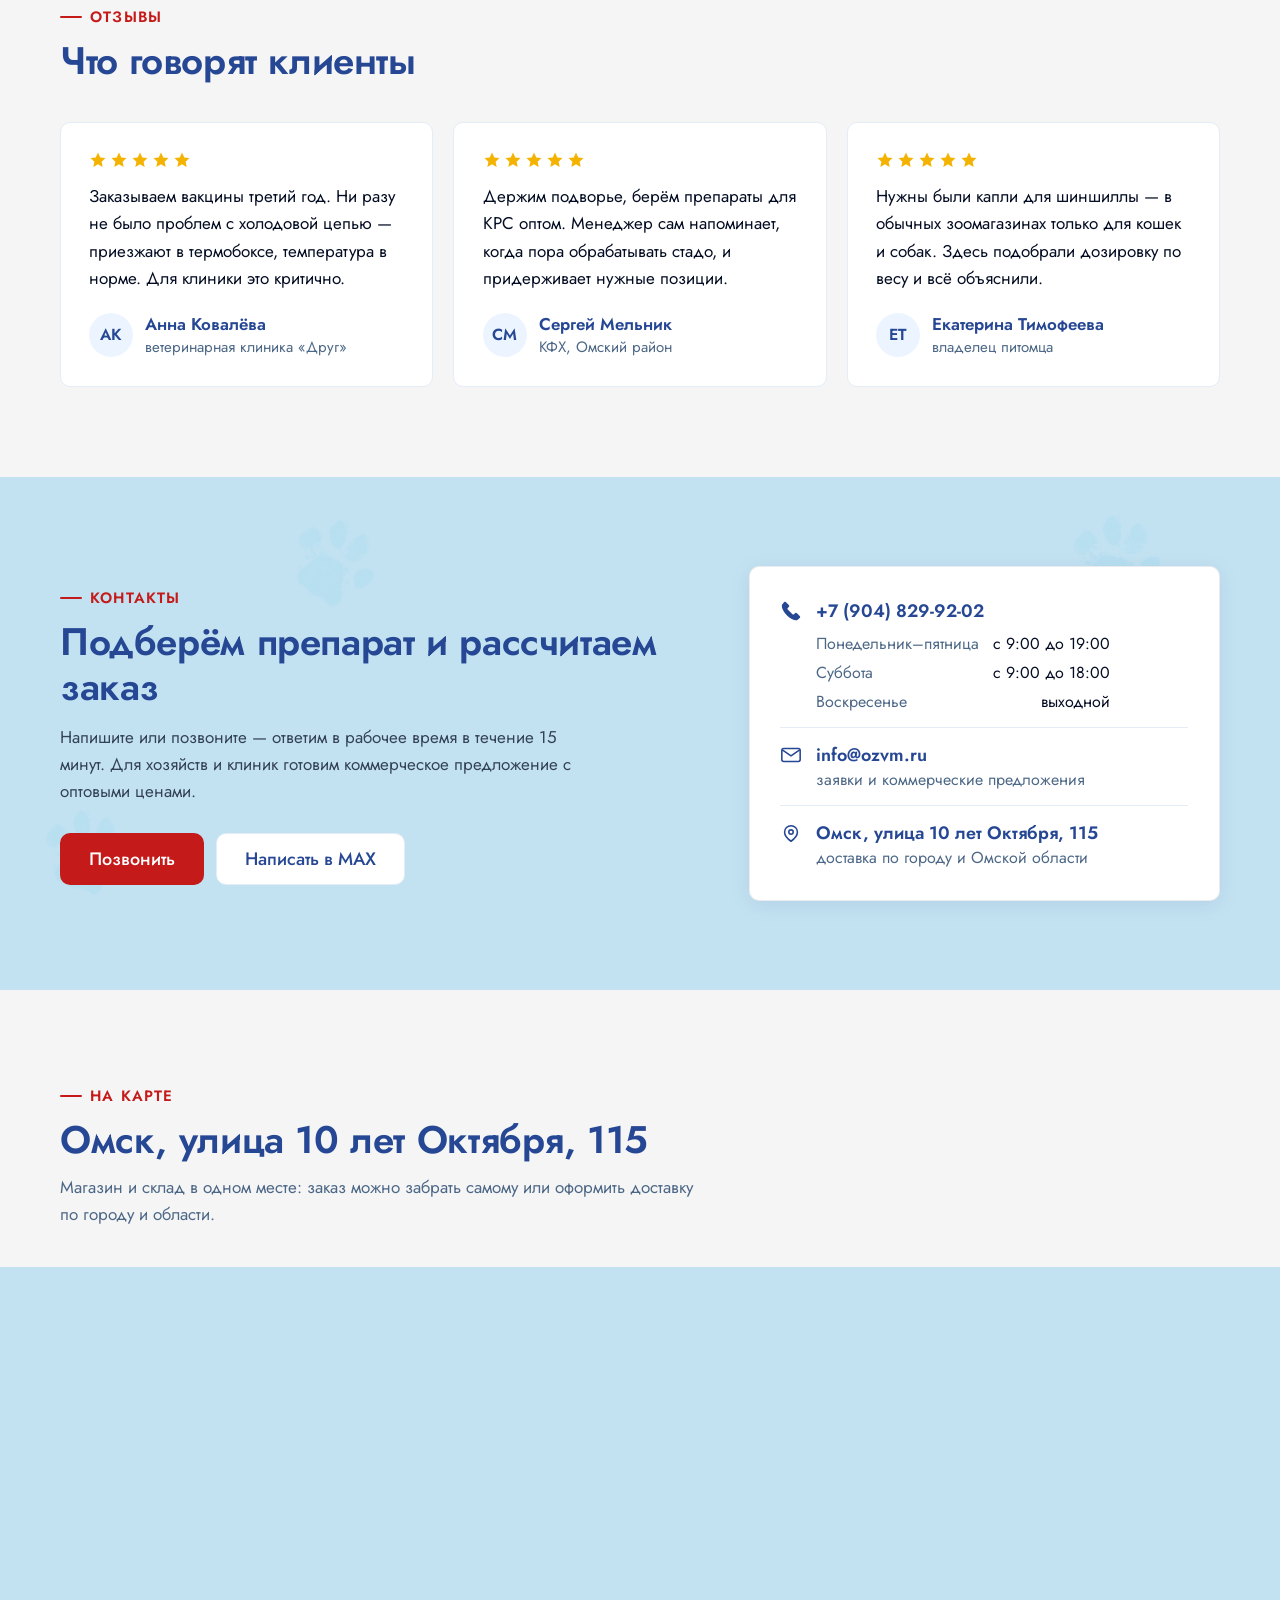
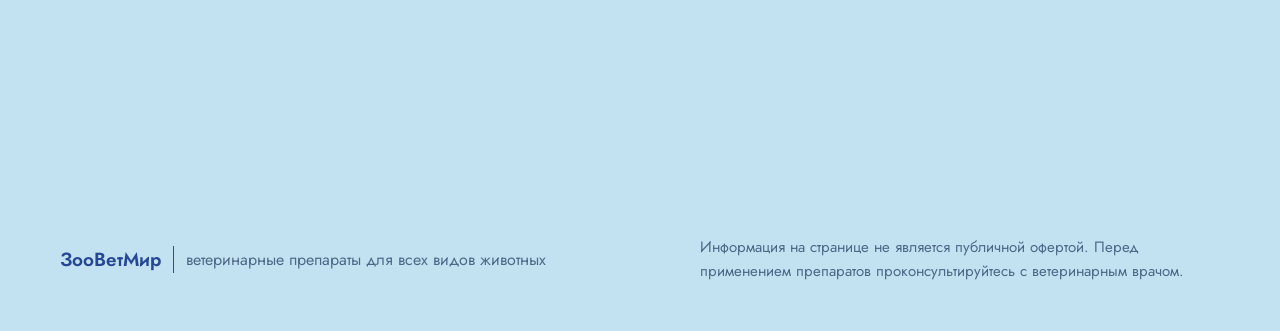
==== commit 22d3d919: "Акции и контент лендинга переехали на API, вход в админку проверяет сервер Co-Authored-By: Claude Op" ====
--- a/landing/index.html
+++ b/landing/index.html
@@ -685,6 +685,7 @@
   </button>
 
   <script src="/js/config.js"></script>
+  <script src="/js/api.js"></script>
   <script src="/js/landing-store.js"></script>
   <script src="/landing/js/landing-content.js"></script>
   <script src="/landing/js/landing.js"></script>
